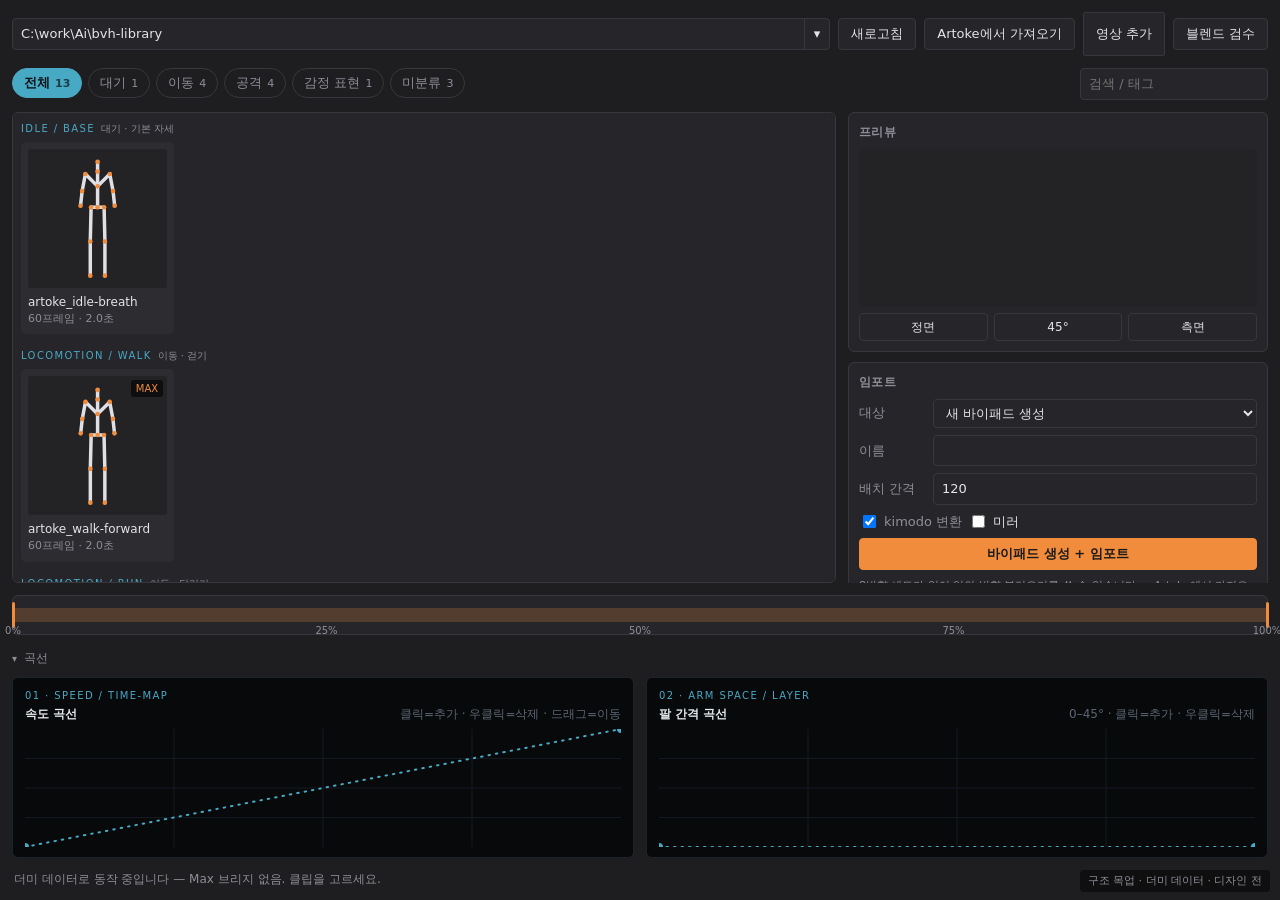
==== maxmcp/ui/studio/web/studio_draft.html @ 7752f4ce "fix: search the library again, not just the shelf that happens to be open Adding the role and stage " ====
<!doctype html>
<html lang="ko">
<head>
<meta charset="utf-8">
<meta name="viewport" content="width=device-width, initial-scale=1">
<title>BVH Studio — 구조 목업 (디자인 전)</title>
<style>
/* ------------------------------------------------------------------
   이 스타일시트는 자리표시자다. 피그마 디자인이 확정되면 통째로 교체한다.
   일부러 중립적으로 뒀다 — 배치와 상태만 보이면 된다.
   app.js 가 찾는 선택자(.clip-card, [data-action] 등)는 유지해야 한다.
   ------------------------------------------------------------------ */
:root {
  --bg: #1e1e20;
  --panel: #26262a;
  --line: #37373d;
  --text: #e4e4e8;
  --dim: #8e8e98;
  --accent: #f08c3c;
  --pose: #48a9c5;
  /* 이 PC 에만 있는 클립. --pose 청록과 헷갈리지 않게 확실한 파랑으로 둔다. */
  --local: #5b8dfa;
  --gap: 12px;
}
* { box-sizing: border-box; }
body {
  margin: 0;
  background: var(--bg);
  color: var(--text);
  font: 13px/1.5 "Segoe UI", system-ui, sans-serif;
  height: 100vh;
  display: grid;
  grid-template-rows: auto auto 1fr auto auto;
  gap: var(--gap);
  padding: var(--gap);
}

/* 상단 바 */
.topbar { display: flex; gap: 8px; align-items: center; flex-wrap: wrap; }
.topbar input[type="text"] { flex: 0 1 auto; }

/* 필터 줄 — 선반 칩과 검색. 동작 버튼과 섞지 않는다.
   칩이 세 줄로 늘어나므로 검색 칸은 가운데가 아니라 위에 맞춘다. */
.filterbar { display: flex; gap: 8px; align-items: flex-start; }
.shelf-chips { display: flex; flex-direction: column; gap: 5px; flex: 1 1 auto; min-width: 0; }
.cat-bar { display: flex; gap: 6px; flex: 1 1 auto; flex-wrap: wrap; min-width: 0; }
/* 아래 줄일수록 들여쓰고 작게. 세 줄이 같은 무게면 어느 것이 어느 것의 하위인지
   읽을 때마다 다시 따져야 한다. */
.cat-bar.is-sub { padding-left: 4px; }
.cat-bar.is-detail { padding-left: 16px; }
.cat-bar.is-sub .cat-chip,
.cat-bar.is-detail .cat-chip { padding: 3px 9px; font-size: 12px; }
.cat-bar[hidden] { display: none; }
.cat-chip {
  background: transparent;
  border: 1px solid var(--line);
  color: var(--dim);
  padding: 4px 11px;
  border-radius: 999px;
  font: inherit;
  cursor: pointer;
  white-space: nowrap;
  transition: color 160ms cubic-bezier(0, 0, 0.2, 1),
              border-color 160ms cubic-bezier(0, 0, 0.2, 1);
}
.cat-chip:hover { color: var(--text); border-color: var(--dim); }
.cat-chip .n { color: var(--dim); margin-left: 5px; font-size: 11px; }
.cat-chip.is-on { background: var(--pose); border-color: var(--pose); color: #0d1418; font-weight: 600; }
.cat-chip.is-on .n { color: #0d1418; opacity: .72; }
/* 클립이 아직 없는 선반. 지우지 않고 점선으로 둔다 — 사이트와 같은 이유로,
   빈자리가 다음에 만들 클립을 가리킨다. 있는 것만 보이면 라이브러리가 다 찬
   것처럼 보인다. */
.cat-chip.is-empty { border-style: dashed; color: #5a5a63; }
.cat-chip.is-empty:hover { color: var(--dim); border-color: var(--dim); }

input[type="text"], input[type="number"], select {
  background: var(--panel);
  border: 1px solid var(--line);
  color: var(--text);
  padding: 5px 8px;
  border-radius: 4px;
  font: inherit;
}
/* 폴더 칸 + 최근 목록. 목록은 입력칸 아래에 떠야 해서 감싸는 쪽이 기준이 된다. */
.folder-field { position: relative; display: flex; flex: 1 1 320px; min-width: 200px; }
.folder-field input[data-field="folder"] { flex: 1 1 auto; min-width: 0; border-radius: 4px 0 0 4px; }
.folder-drop { border-radius: 0 4px 4px 0; padding: 0 9px; margin-left: -1px; }
.folder-list {
  position: absolute; top: calc(100% + 4px); left: 0; right: 0; z-index: 20;
  background: #2c2c31; border: 1px solid var(--line); border-radius: 5px;
  padding: 4px; max-height: 240px; overflow-y: auto;
  box-shadow: 0 8px 20px rgba(0,0,0,.45);
}
.folder-list[hidden] { display: none; }
.folder-list button {
  display: block; width: 100%; text-align: left; background: transparent;
  border: 0; color: var(--text); padding: 5px 8px; border-radius: 3px;
  font: inherit; cursor: pointer;
  white-space: nowrap; overflow: hidden; text-overflow: ellipsis;
}
.folder-list button:hover { background: #37373d; }
.folder-list .empty { color: var(--dim); padding: 5px 8px; }
input[data-field="search"] { flex: 0 1 180px; }

/* 8방향 블렌드. 위쪽 임포트 설정을 공유하므로 같은 카드 안에 두되, 선 하나로
   "고른 클립을 넣는 것"과 "없는 방향을 만들어 넣는 것"을 구분한다. */
.blend-block { margin-top: 10px; padding-top: 10px; border-top: 1px solid var(--line); }
.blend-head { font-size: 11px; color: var(--dim); margin-bottom: 6px; }
.blend-block output { flex: 0 0 84px; text-align: right; font-variant-numeric: tabular-nums; }
.blend-block input[type="range"] { flex: 1 1 auto; }
.blend-note { margin: 8px 0 0; font-size: 11px; color: var(--dim); }

button {
  background: var(--panel);
  border: 1px solid var(--line);
  color: var(--text);
  padding: 5px 12px;
  border-radius: 4px;
  font: inherit;
  cursor: pointer;
}
button:hover { border-color: var(--dim); }
button.primary { background: var(--accent); border-color: var(--accent); color: #1a1a1a; font-weight: 600; }
button.video-add { min-height: 44px; border-radius: 2px; }

.video-job-card {
  display: none; align-items: center; gap: 10px; padding: 8px 10px;
  background: var(--panel); border: 1px solid var(--line); border-radius: 2px;
}
.video-job-card.is-visible { display: flex; }
.video-job-copy { flex: 1; min-width: 180px; }
.video-job-label { white-space: nowrap; overflow: hidden; text-overflow: ellipsis; }
.video-progress { height: 4px; margin-top: 5px; background: #161619; border-radius: 2px; overflow: hidden; }
.video-progress > span { display: block; width: 0; height: 100%; background: var(--pose); transition: width .2s ease; }
.video-job-state { color: var(--pose); font-size: 11px; }

label.check { display: inline-flex; align-items: center; gap: 5px; cursor: pointer; white-space: nowrap; }

/* 본문 2단 */
.body { display: grid; grid-template-columns: 1fr 420px; gap: var(--gap); min-height: 0; }

/* 클립 그리드 — 사이트(viewer)와 같은 대분류→소분류 선반으로 그룹핑한다.
   분류는 Artoke 동기화가 남긴 artoke-manifest.json 에서 오고, 로컬 생성분은
   맨 아래 "미분류" 로 모인다. */
.clip-grid {
  display: flex;
  flex-direction: column;
  gap: 14px;
  overflow-y: auto;
  padding: 8px;
  background: var(--panel);
  border: 1px solid var(--line);
  border-radius: 6px;
}
.clip-group-label {
  margin: 0 0 6px;
  font-size: 10px;
  letter-spacing: .14em;
  color: var(--pose);
  text-transform: uppercase;
}
.clip-group-label .ko { color: var(--dim); letter-spacing: 0; text-transform: none; margin-left: 6px; }
.clip-cards {
  display: grid;
  grid-template-columns: repeat(auto-fill, minmax(128px, 1fr));
  gap: 10px;
}
.clip-card {
  border: 1px solid transparent;
  border-radius: 5px;
  padding: 6px;
  cursor: pointer;
  background: #2c2c31;
}
.clip-card:hover { border-color: var(--dim); }
.clip-card.is-selected { border-color: var(--accent); }
.clip-card canvas { width: 100%; aspect-ratio: 1; display: block; border-radius: 3px; background: #232326; }
.clip-card .name { margin-top: 5px; font-size: 12px; overflow: hidden; text-overflow: ellipsis; white-space: nowrap; }
.clip-card .tags { color: var(--dim); font-size: 11px; overflow: hidden; text-overflow: ellipsis; white-space: nowrap; }
.clip-card.is-broken { opacity: .45; cursor: not-allowed; }
.clip-card.is-broken .name::after { content: " ⚠"; }

/* 하이브리드 썸네일: Max 배치가 찍은 PNG 가 있는 카드와 계산 썸네일 카드가 섞인다.
   디자인할 때 두 상태가 다 존재한다는 걸 염두에 둘 것. */
.clip-card { position: relative; }
.clip-card.is-rendered .thumb-badge {
  position: absolute; top: 10px; right: 10px;
  background: rgba(0,0,0,.6); color: var(--accent);
  font-size: 10px; padding: 1px 5px; border-radius: 3px;
}
.clip-card .thumb-badge { display: none; }
.clip-card.is-rendered .thumb-badge { display: block; }

/* 로컬 전용 클립 — 사이트에서 가져온 것이 아니라 이 PC 에만 있다. 지우면
   되돌릴 곳이 없고 동기화가 다시 받아 주지도 않으므로 눈에 띄어야 한다.
   MAX 배지는 오른쪽 위라 이쪽은 왼쪽 위에 둔다. */
.clip-card.is-local { border-color: var(--local); }
/* 선택이 로컬 테두리를 이긴다 — 지금 고른 것이 어느 카드인지가 먼저다.
   배지는 그대로 남아서 로컬이라는 사실은 선택 중에도 사라지지 않는다. */
.clip-card.is-local.is-selected { border-color: var(--accent); }
.clip-card .local-badge {
  display: none;
  position: absolute; top: 10px; left: 10px;
  background: rgba(0,0,0,.6); color: var(--local);
  font-size: 10px; padding: 1px 5px; border-radius: 3px;
}
.clip-card.is-local .local-badge { display: block; }

/* 우측 패널 */
/* 오른쪽 열은 창보다 길어질 수 있다 — 프리뷰·임포트·임포트 후가 세로로 쌓인다.
   넘치는 걸 그냥 두면 맨 아래 "임포트 후" 가 창 밖으로 잘려서 바이패드를
   고를 수가 없다. 스크롤을 주고 프리뷰는 최소 높이 밑으로 안 줄어들게 한다. */
.side { display: flex; flex-direction: column; gap: 10px; min-height: 0; overflow-y: auto; }
.card { background: var(--panel); border: 1px solid var(--line); border-radius: 6px; padding: 10px; }
.card h2 { margin: 0 0 8px; font-size: 12px; color: var(--dim); font-weight: 600; letter-spacing: .04em; }
.row { display: flex; gap: 6px; align-items: center; margin-bottom: 7px; }
.row > label:first-child { flex: 0 0 68px; color: var(--dim); }
.row > input, .row > select { flex: 1 1 auto; min-width: 0; }

/* 뷰포트는 남는 세로 공간을 전부 먹는다. 아래 카드들은 고정 높이라 안 밀린다. */
.card.preview { flex: 1 1 auto; display: flex; flex-direction: column; min-height: 240px; }
.preview canvas { width: 100%; flex: 1 1 auto; min-height: 0; display: block; border-radius: 4px; background: #232326; }
.preview-bar { display: flex; gap: 6px; margin-top: 7px; }
.preview-bar button { flex: 1; padding: 4px; font-size: 12px; }

/* 타임라인 */
.timeline {
  position: relative; height: 40px; background: var(--panel);
  border: 1px solid var(--line); border-radius: 6px; touch-action: none; user-select: none;
}
.timeline .track { position: absolute; inset: 12px 0; }
.timeline .kept { position: absolute; top: 0; bottom: 0; background: rgba(240,140,60,.22); border-left: 1px solid var(--accent); border-right: 1px solid var(--accent); }
.trim-handle { position: absolute; top: 0; bottom: 0; width: 11px; margin-left: -5px; cursor: ew-resize; }
.trim-handle::after { content: ""; position: absolute; left: 4px; top: -6px; bottom: -6px; width: 3px; background: var(--accent); border-radius: 2px; }
.timeline .ticks { position: absolute; left: 0; right: 0; bottom: 1px; height: 10px; color: var(--dim); font-size: 10px; }
.timeline .ticks span { position: absolute; transform: translateX(-50%); }

/* 곡선 — 여기만 피그마 정본(BVH Studio / Tracking Editor) 디자인 언어를 따른다.
   배경 #08090B · 정상 #48A9C5 · 선택 #F5B642 · Noto Sans KR · Ease Out 160–240ms.
   나머지 화면은 아직 자리표시자다. */
/* 접이식 곡선 패널. 접히면 .curves 가 사라지고 헤더 한 줄만 남는다. */
.curve-panel { display: flex; flex-direction: column; gap: 8px; }
.curve-toggle {
  display: flex; align-items: center; gap: 7px;
  align-self: flex-start;
  background: transparent; border: none; padding: 2px 0;
  color: var(--dim); font: inherit; font-size: 12px; cursor: pointer;
}
.curve-toggle:hover { color: var(--text); }
.curve-toggle .tw {
  display: inline-block; font-size: 10px;
  transition: transform 160ms cubic-bezier(0, 0, 0.2, 1);
}
.curve-panel[data-open="0"] .tw { transform: rotate(-90deg); }
.curve-panel[data-open="0"] .curves { display: none; }
/* 접어도 임포트에 걸린 값은 보여야 한다 — 안 보이는 설정이 결과를 바꾸면
   원인을 찾을 방법이 없다. 기본값이 아닐 때만 켜진다. */
.curve-summary { color: #F5B642; }

.curves { display: grid; grid-template-columns: 1fr 1fr; gap: var(--gap); }
.curve {
  background: #08090B;
  border: 1px solid #1D232B;
  border-radius: 6px;
  padding: 10px 12px;
  font-family: "Noto Sans KR", "Segoe UI", system-ui, sans-serif;
  transition: border-color 200ms cubic-bezier(0, 0, 0.2, 1);
}
.curve:hover { border-color: #2D3946; }
.curve .ovl { color: #48A9C5; font-size: 10px; letter-spacing: .14em; margin-bottom: 3px; }
.curve h2 {
  margin: 0 0 6px; font-size: 12px; color: #E6EBF0; font-weight: 600;
  letter-spacing: -0.01em; line-height: 1.4; display: flex; justify-content: space-between;
}
.curve h2 .hint { font-weight: 400; color: #5B6672; letter-spacing: 0; }
.curve canvas { width: 100%; height: 118px; display: block; touch-action: none; cursor: crosshair; }

.status { color: var(--dim); font-size: 12px; min-height: 18px; padding: 0 2px; }
.status.is-error { color: #e2765e; }
.status.is-ok { color: #7fc98a; }

/* 삭제 확인 — 네이티브 confirm 대신 페이지 안 모달 (스타일 통제 + 채널 안 막음) */
.confirm-overlay {
  position: fixed; inset: 0; display: none;
  align-items: center; justify-content: center;
  background: rgba(0, 0, 0, .6); z-index: 30;
}
.confirm-overlay.is-open { display: flex; }
.confirm-box {
  width: min(420px, 90vw);
  background: #08090B; border: 1px solid #1D232B; border-radius: 6px;
  padding: 16px 18px;
  font-family: "Noto Sans KR", "Segoe UI", system-ui, sans-serif;
}
.confirm-box .confirm-text { margin: 0 0 6px; color: #E6EBF0; font-weight: 600; letter-spacing: -0.01em; }
.confirm-box .confirm-note { margin: 0 0 14px; color: var(--dim); font-size: 12px; line-height: 1.45; white-space: pre-line; }
.confirm-actions { display: flex; gap: 8px; justify-content: flex-end; }
.confirm-actions .danger { background: #F5B642; border-color: #F5B642; color: #1a1a1a; font-weight: 600; }

.mock-note {
  position: fixed; right: 10px; bottom: 8px; font-size: 11px; color: var(--dim);
  background: rgba(0,0,0,.5); padding: 3px 8px; border-radius: 4px; pointer-events: none;
}
</style>
</head>
<body>

<div class="topbar">
  <!-- 폴더는 타이핑 말고 고르게 한다. 로컬 클립 폴더와 동기화본 폴더를 오가며
       견주는 일이 잦은데, 매번 경로를 치면 오타 하나로 "폴더에 .bvh 가 없습니다"
       를 보게 된다. -->
  <div class="folder-field">
    <input type="text" data-field="folder" value="C:\work\Ai\bvh-library" spellcheck="false">
    <button class="folder-drop" data-action="folder-history"
            aria-label="최근 연 폴더" aria-expanded="false" title="최근 연 폴더">▾</button>
    <div class="folder-list" data-field="folder-list" hidden></div>
  </div>
  <button data-action="refresh">새로고침</button>
  <button data-action="sync">Artoke에서 가져오기</button>
  <button class="video-add" data-action="add-video">영상 추가</button>
  <button data-action="blend-preview" title="8방향 세트가 엔진에서 제대로 섞일지 뷰어에서 검수">블렌드 검수</button>
</div>

<!-- 필터는 동작 버튼과 줄을 나눈다. 한 줄에 섞여 있으면 "폴더를 바꾸는 것"과
     "보고 있는 범위를 좁히는 것"이 같은 무게로 보여서 매번 읽고 골라야 한다. -->
<div class="filterbar">
  <!-- 사이트(viewer)의 ShelfChips 와 같은 3 줄. 카테고리를 고르면 역할 줄이,
       역할을 고르면 세부 줄이 열린다. 줄을 항상 세 개 그려 두지 않는 것은
       고르지 않았을 때 보여 줄 내용이 없어서다. -->
  <div class="shelf-chips">
    <div class="cat-bar" data-field="category" role="group" aria-label="카테고리"></div>
    <div class="cat-bar is-sub" data-field="sub" role="group" aria-label="역할" hidden></div>
    <div class="cat-bar is-detail" data-field="detail" role="group" aria-label="세부" hidden></div>
  </div>
  <input type="text" data-field="search" placeholder="검색 / 태그">
</div>

<div class="video-job-card" aria-live="polite">
  <div class="video-job-copy">
    <div class="video-job-label">영상 변환 대기</div>
    <div class="video-progress" aria-hidden="true"><span></span></div>
  </div>
  <span class="video-job-state"></span>
  <button data-action="cancel-video">취소</button>
</div>

<div class="body">
  <div class="clip-grid"></div>

  <div class="side">
    <div class="card preview">
      <h2>프리뷰</h2>
      <canvas></canvas>
      <div class="preview-bar">
        <button data-action="azimuth" data-deg="0">정면</button>
        <button data-action="azimuth" data-deg="45">45°</button>
        <button data-action="azimuth" data-deg="90">측면</button>
      </div>
    </div>

    <div class="card">
      <h2>임포트</h2>
      <div class="row"><label>대상</label><select data-field="target"><option value="">새 바이패드 생성</option></select></div>
      <div class="row"><label>이름</label><input type="text" data-field="name" value=""></div>
      <div class="row"><label>배치 간격</label><input type="number" data-field="spacing" value="120" min="0" max="2000" step="10"></div>
      <div class="row">
        <label class="check"><input type="checkbox" data-field="convert" checked> kimodo 변환</label>
        <label class="check"><input type="checkbox" data-field="mirror"> 미러</label>
      </div>
      <button class="primary" data-action="import" style="width:100%">바이패드 생성 + 임포트</button>

      <!-- 8방향 블렌드. 위 설정(대상·이름·배치 간격·convert·미러)을 그대로 쓰고
           클립 대신 굳힌 결과를 넣으므로 임포트 카드 안에 둔다. -->
      <div class="blend-block" data-blend hidden>
        <div class="blend-head">임의 방향으로 불러오기</div>
        <div class="row">
          <label>방향</label>
          <input type="range" data-field="blend-angle" min="0" max="359" step="1" value="0">
          <output data-out="blend-angle">0°</output>
        </div>
        <div class="row">
          <label>속도</label>
          <input type="range" data-field="blend-speed" min="0" max="1" step="0.01" value="0">
          <output data-out="blend-speed">—</output>
        </div>
        <button data-action="blend-import" style="width:100%">이 방향으로 불러오기</button>
      </div>
      <p class="blend-note" data-blend-note hidden></p>
    </div>

    <div class="card">
      <h2>임포트 후</h2>
      <div class="row"><label>바이패드</label><select data-field="biped"></select></div>
      <button data-action="mixer" style="width:100%">Motion Mixer로 보내기</button>
    </div>
  </div>
</div>

<div class="timeline">
  <div class="track">
    <div class="kept"></div>
    <div class="trim-handle" data-side="start"></div>
    <div class="trim-handle" data-side="end"></div>
  </div>
  <div class="ticks"></div>
</div>

<!-- 곡선은 접힌다. 창 높이의 20%(181px)를 상시 먹는데, 클립을 고르는 동안은
     할 일이 없다 — 임포트를 다듬을 때만 쓰는 파라미터다. 접으면 그만큼이 클립
     그리드로 간다(900px 창에서 2.6줄 → 3.6줄).
     타임라인은 40px 뿐이고 트림 상태를 늘 보여주므로 접지 않는다. -->
<section class="curve-panel" data-open="1">
  <button class="curve-toggle" data-action="toggle-curves" aria-expanded="true">
    <span class="tw">▾</span>
    <span>곡선</span>
    <span class="curve-summary"></span>
  </button>
<div class="curves">
  <div class="curve" data-kind="speed">
    <div class="ovl">01 · SPEED / TIME-MAP</div>
    <h2>속도 곡선 <span class="hint">클릭=추가 · 우클릭=삭제 · 드래그=이동</span></h2>
    <canvas></canvas>
  </div>
  <div class="curve" data-kind="armspace">
    <div class="ovl">02 · ARM SPACE / LAYER</div>
    <h2>팔 간격 곡선 <span class="hint">0–45° · 클릭=추가 · 우클릭=삭제</span></h2>
    <canvas></canvas>
  </div>
</div>
</section>

<div class="confirm-overlay">
  <div class="confirm-box">
    <p class="confirm-text"></p>
    <p class="confirm-note"></p>
    <div class="confirm-actions">
      <button data-action="confirm-cancel">취소</button>
      <button class="danger" data-action="confirm-delete">정말로 삭제하겠습니다</button>
    </div>
  </div>
</div>

<div class="status">클립을 고르세요.</div>
<div class="mock-note">구조 목업 · 더미 데이터 · 디자인 전</div>

<script>
/* ==================================================================
   BVH Studio 구조 목업

   실제 툴에서는 아래 dummy* 함수 자리에 QWebChannel 의 `bridge` 가 들어간다.
   bridge 가 있으면 그걸 쓰고, 없으면 더미로 도는 구조 — 계획서 Task 10 Step 4
   의 "브라우저에서 먼저 확인한다" 를 그대로 따른 것이다.

   포즈 데이터 모양은 파이썬 build_pose_data() 의 반환값과 같다:
     { bones: [[parent, child], ...],
       poses: [ {joint: [x,y,z], ...}, ... ],
       frames: int, frame_time: float }
   ================================================================== */

/* Max 안에서는 QWebChannel 로 파이썬 브리지가 붙는다. 밖(브라우저)에서는
   더미 데이터로 돈다 — 디자인 반복을 Max 재시작 없이 돌리기 위한 것이다. */
const BRIDGE = { obj: null };

function bcall(method, arg, cb) {
  /* 브리지 슬롯은 항상 {ok, data|error} JSON 문자열을 돌려준다 */
  const done = (raw) => {
    let res;
    try { res = JSON.parse(raw); } catch (e) { res = { ok: false, error: "응답 파싱 실패: " + raw }; }
    cb(res);
  };
  if (arg === null) BRIDGE.obj[method](done);
  else BRIDGE.obj[method](arg, done);
}

function connectBridge() {
  if (typeof QWebChannel === "undefined" || !(window.qt && qt.webChannelTransport)) return false;
  new QWebChannel(qt.webChannelTransport, (channel) => {
    BRIDGE.obj = channel.objects.bridge;
    if (!BRIDGE.obj) { setStatus("bridge 객체가 등록되지 않았습니다", "error"); return; }
    loadClipsFromBridge();
  });
  return true;
}

/* ---------- 더미 클립 목록 ----------
   category/sub/detail 은 실제 데이터에서 artoke-manifest.json (사이트) 과
   local-shelf.json (로컬 전용) 이 준다. 더미에도 채워 그룹핑 디자인을 브라우저에서
   확인할 수 있게 한다. 세부까지 간 것, 역할까지만 간 것, 미분류를 섞어 뒀다 —
   셋 다 실제로 나오는 모양이라 하나라도 빠지면 그리드를 판단할 수 없다. */
const DUMMY_CLIPS = [
  { stem: "artoke_walk-forward",   tags: ["artoke", "walk-forward"], kind: "walk",   rendered: true, category: "locomotion", sub: "walk" },
  { stem: "artoke_run-fast",       tags: ["artoke", "run-fast"],     kind: "run",    rendered: true, category: "locomotion", sub: "run" },
  { stem: "artoke_idle-breath",    tags: ["artoke", "idle-breath"],  kind: "idle",   category: "idle", sub: "base" },
  { stem: "attack-normal-01",      tags: ["attack-normal-01"],       kind: "kick",   local: true, category: "attack", sub: "combo", detail: "hit1" },
  { stem: "attack-normal-02",      tags: ["attack-normal-02"],       kind: "kick",   local: true, category: "attack", sub: "combo", detail: "hit2" },
  { stem: "spin-kick",             tags: ["spin-kick"],              kind: "kick",   local: true, category: "attack", sub: "combo" },
  { stem: "attack-dash-start",     tags: ["attack-dash-start"],      kind: "run",    local: true, category: "attack", sub: "dash", detail: "start" },
  { stem: "jump-land",             tags: ["jump-land"],              kind: "jump",   local: true, category: "locomotion", sub: "jump", detail: "land" },
  { stem: "wave-hello",            tags: ["wave-hello"],             kind: "wave",   local: true, category: "emote", sub: "greet" },
  { stem: "broken-export_03",      tags: ["broken-export"],          kind: null,     local: true },
  { stem: "turn-left-90",          tags: ["turn-left-90"],           kind: "walk",   local: true },
  { stem: "sit-down",              tags: ["sit-down"],               kind: "sit",    local: true },
  { stem: "artoke_sprint-stop",    tags: ["artoke", "sprint-stop"],  kind: "run",    category: "locomotion", sub: "sprint" },
];

/* 사이트 분류표(viewer-models.ts)의 일부. 전부 옮기지 않는 것은 의도다 — 더미는
   그룹핑을 눈으로 보려고 있는 것이고, 정본은 언제나 매니페스트다. */
const DUMMY_CATEGORIES = [
  { slug: "idle", label: "대기", subs: [
    { slug: "base", label: "기본 자세" }, { slug: "reaction", label: "반응" },
  ]},
  { slug: "locomotion", label: "이동", subs: [
    { slug: "walk", label: "걷기" }, { slug: "jog", label: "조깅" },
    { slug: "run", label: "달리기" }, { slug: "sprint", label: "전력질주" },
    { slug: "turn", label: "방향 전환" },
    { slug: "jump", label: "점프", details: [
      { slug: "takeoff", label: "도약" }, { slug: "air", label: "공중" },
      { slug: "land", label: "착지" },
    ]},
  ]},
  { slug: "attack", label: "공격", subs: [
    { slug: "combo", label: "기본 연계", details: [
      { slug: "hit1", label: "1타" }, { slug: "hit2", label: "2타" },
      { slug: "hit3", label: "3타" }, { slug: "finish", label: "마무리" },
    ]},
    { slug: "dash", label: "돌진", details: [
      { slug: "start", label: "시작" }, { slug: "loop", label: "지속" },
      { slug: "end", label: "종료" },
    ]},
  ]},
  { slug: "emote", label: "감정 표현", subs: [{ slug: "greet", label: "인사" }] },
];

/* ---------- 더미 골격 ---------- */
const BONES = [
  ["Hips","Chest"],["Chest","Neck"],["Neck","Head"],
  ["Chest","LeftUpArm"],["LeftUpArm","LeftLowArm"],["LeftLowArm","LeftHand"],
  ["Chest","RightUpArm"],["RightUpArm","RightLowArm"],["RightLowArm","RightHand"],
  ["Hips","LeftUpLeg"],["LeftUpLeg","LeftLowLeg"],["LeftLowLeg","LeftFoot"],
  ["Hips","RightUpLeg"],["RightUpLeg","RightLowLeg"],["RightLowLeg","RightFoot"],
];

/* 동작별 성격. 실제 툴은 BVH 좌표를 쓰므로 이 표는 목업 전용이다 —
   카드가 전부 똑같아 보이면 그리드 디자인을 판단할 수 없어서 넣었다. */
const KINDS = {
  idle:   { amp: 0.12, crouch:  0, lift: 0, armUp: 0.0, splay: 0.0 },
  walk:   { amp: 0.55, crouch:  0, lift: 0, armUp: 0.0, splay: 0.0 },
  run:    { amp: 1.00, crouch:  6, lift: 0, armUp: 0.0, splay: 0.0 },
  kick:   { amp: 1.20, crouch:  0, lift: 0, armUp: 0.0, splay: 0.9 },
  jump:   { amp: 0.80, crouch: -8, lift: 26, armUp: 0.8, splay: 0.3 },
  crouch: { amp: 0.40, crouch: 34, lift: 0, armUp: 0.0, splay: 0.2 },
  wave:   { amp: 0.20, crouch:  0, lift: 0, armUp: 1.0, splay: 0.0 },
  sit:    { amp: 0.10, crouch: 46, lift: 0, armUp: 0.0, splay: 0.5 },
};

function dummyPose(phase, kind) {
  const TAU = Math.PI * 2;
  const k = KINDS[kind] || KINDS.walk;
  const amp = k.amp;
  const s = Math.sin(phase * TAU), c = Math.cos(phase * TAU);
  const bob = Math.abs(Math.sin(phase * TAU)) * 3 * amp;
  const hipY = 92 - bob - k.crouch + k.lift * Math.max(0, s);

  const legSwing = s * 32 * amp * (1 + k.splay), legSwing2 = -s * 32 * amp;
  const armSwing = -s * 26 * amp, armSwing2 = s * 26 * amp;
  const knee = Math.max(0, c) * 18 * amp + k.crouch * 0.6;

  const p = {};
  p.Hips  = [0, hipY, 0];
  p.Chest = [0, hipY + 26, 0];
  p.Neck  = [0, hipY + 44, 0];
  p.Head  = [0, hipY + 56, 0];

  const wave = k.armUp * (30 + 14 * s);
  p.LeftUpArm   = [-15, hipY + 41, 0];
  p.LeftLowArm  = [-19 - k.armUp * 4, hipY + 20 + wave, armSwing * 0.5];
  p.LeftHand    = [-21 - k.armUp * 8, hipY + 2 + wave * 2, armSwing];
  p.RightUpArm  = [ 15, hipY + 41, 0];
  p.RightLowArm = [ 19, hipY + 20, armSwing2 * 0.5];
  p.RightHand   = [ 21, hipY + 2,  armSwing2];

  p.LeftUpLeg   = [-8, hipY, 0];
  p.LeftLowLeg  = [-9, hipY - 42 + knee * 0.3, legSwing * 0.6];
  p.LeftFoot    = [-9, hipY - 84 + knee,       legSwing];
  p.RightUpLeg  = [ 8, hipY, 0];
  p.RightLowLeg = [ 9, hipY - 42, legSwing2 * 0.6];
  p.RightFoot   = [ 9, hipY - 84, legSwing2];
  return p;
}

/* 재생 프레임은 균등 간격이어야 원본 타이밍이 보존된다. 포즈 차이가 큰 순으로
   고르면 정지 한 장으로는 좋지만 이어 붙이면 멈췄다 순간이동하는 것처럼 보인다. */
const PLAYBACK_FRAMES = 24;

/* 정지 상태에서 보여줄 대표 프레임: 평균 포즈에서 가장 먼 것.
   0번은 대개 준비 자세라 무슨 동작인지 설명하지 못한다. (파이썬 poster_index 와 같은 규칙) */
function posterIndex(poses) {
  const vecs = poses.map((p) => {
    const root = p.Hips;
    return Object.keys(p).sort().flatMap((n) => [0, 1, 2].map((a) => p[n][a] - root[a]));
  });
  if (!vecs.length) return 0;
  const mean = vecs[0].map((_, i) => vecs.reduce((s, v) => s + v[i], 0) / vecs.length);
  const dist = (v) => v.reduce((s, x, i) => s + (x - mean[i]) ** 2, 0);
  let best = 0;
  vecs.forEach((v, i) => { if (dist(v) > dist(vecs[best])) best = i; });
  return best;
}

function dummyPoseData(kind) {
  if (!kind) return null;                       // 파싱 실패 클립
  const poses = [];
  for (let i = 0; i < PLAYBACK_FRAMES; i++) poses.push(dummyPose(i / PLAYBACK_FRAMES, kind));
  return { bones: BONES, poses, poster: posterIndex(poses), frames: 60, frame_time: 1 / 30 };
}

/* ---------- 그리기 ---------- */
function project(pos, azimuthDeg) {
  const r = azimuthDeg * Math.PI / 180;
  return [pos[0] * Math.cos(r) + pos[2] * Math.sin(r), pos[1]];
}

function fitCanvas(canvas) {
  const dpr = window.devicePixelRatio || 1;
  const rect = canvas.getBoundingClientRect();
  const w = Math.max(1, Math.round(rect.width * dpr));
  const h = Math.max(1, Math.round(rect.height * dpr));
  if (canvas.width !== w || canvas.height !== h) { canvas.width = w; canvas.height = h; }
  const ctx = canvas.getContext("2d");
  ctx.setTransform(dpr, 0, 0, dpr, 0, 0);
  return { ctx, w: rect.width, h: rect.height };
}

/* 클립 전체 프레임을 덮는 투영 바운딩박스. 방위각마다 한 번만 계산해 캐시한다. */
function clipBounds(data, azimuth) {
  data._bounds = data._bounds || {};
  if (data._bounds[azimuth]) return data._bounds[azimuth];
  let minX = Infinity, maxX = -Infinity, minY = Infinity, maxY = -Infinity;
  for (const pose of data.poses) {
    for (const name in pose) {
      const [x, y] = project(pose[name], azimuth);
      if (x < minX) minX = x; if (x > maxX) maxX = x;
      if (y < minY) minY = y; if (y > maxY) maxY = y;
    }
  }
  return (data._bounds[azimuth] = { minX, maxX, minY, maxY });
}

function drawPose(canvas, data, index, azimuth) {
  const { ctx, w, h } = fitCanvas(canvas);
  ctx.clearRect(0, 0, w, h);
  if (!data) {
    ctx.fillStyle = "#5a5a62";
    ctx.font = "12px system-ui";
    ctx.textAlign = "center";
    /* undefined = 브리지 응답 대기(로딩), null = 파싱 실패 */
    ctx.fillText(data === undefined ? "…" : "파싱 실패", w / 2, h / 2);
    return;
  }
  const pose = data.poses[((index % data.poses.length) + data.poses.length) % data.poses.length];
  const pts = {};
  for (const name in pose) pts[name] = project(pose[name], azimuth);

  /* 배율은 클립 전체 bounds 로 한 번만 정한다. 프레임마다 다시 맞추면
     (a) 웅크린 자세가 확대되어 선 자세와 구분이 안 되고
     (b) 재생 중 매 프레임 크기가 출렁여 캐릭터가 숨쉬듯 떨린다.
     파이썬 build_pose_data 가 클립 단위 bounds 를 캐시에 넣는 이유다. */
  const b = clipBounds(data, azimuth);
  const span = Math.max(b.maxX - b.minX, b.maxY - b.minY) || 1;
  const scale = (Math.min(w, h) * 0.82) / span;
  const cx = (b.maxX + b.minX) / 2, cy = (b.maxY + b.minY) / 2;
  const S = (p) => [w / 2 + (p[0] - cx) * scale, h / 2 - (p[1] - cy) * scale];

  ctx.lineCap = "round";
  ctx.lineWidth = Math.max(2, Math.min(w, h) / 40);
  ctx.strokeStyle = "#e0e0e4";
  ctx.beginPath();
  for (const [a, b] of data.bones) {
    if (!pts[a] || !pts[b]) continue;
    const p1 = S(pts[a]), p2 = S(pts[b]);
    ctx.moveTo(p1[0], p1[1]); ctx.lineTo(p2[0], p2[1]);
  }
  ctx.stroke();

  ctx.fillStyle = "#f08c3c";
  const r = Math.max(1.5, Math.min(w, h) / 60);
  for (const n in pts) {
    const p = S(pts[n]);
    ctx.beginPath(); ctx.arc(p[0], p[1], r, 0, Math.PI * 2); ctx.fill();
  }
}

/* ---------- 상태 ---------- */
const state = {
  clips: [],
  categories: [],         // 사이트의 선반 구조 (artoke-manifest.json 에서)
  // 고른 선반 ("" = 그 단계는 안 좁힘). DOM 이 아니라 여기가 정본이다.
  category: "",
  sub: "",
  detail: "",
  poseCache: new Map(),
  pending: new Set(),      // 브리지에 포즈를 요청해 놓고 기다리는 클립
  importCount: 0,          // 배치 간격 = importCount x spacing (원본 .ms 와 같은 규칙)
  selected: null,
  hovered: null,
  azimuth: 0,
  trim: [0, 1],
  // 기본은 펼침. 처음부터 접혀 있으면 곡선이 있다는 걸 모르는 사람이 생기는데,
  // 임포트 결과를 바꾸는 기능이라 발견성을 깎을 만한 이득이 아니다.
  curvesOpen: (() => {
    try { return localStorage.getItem("bvhStudio.curvesOpen") !== "0"; }
    catch (e) { return true; }
  })(),
  speedPoints:  [[0, 0], [1, 1]],
  // 0 에서 시작한다. 곡선을 임포트에 실제로 걸게 되었으므로, 기본값이 0 이
  // 아니면 아무도 요청하지 않은 팔 벌림이 모든 임포트에 붙는다.
  armPoints:    [[0, 0], [1, 0]],
  videoJob: null,
  videoTimer: null,
  // 8방향 블렌드. tiers 가 비어 있으면 컨트롤을 잠근다 — 세트가 없거나 위상 파일이
  // 없는 상태에서 섞으면 발이 엇갈린 클립이 나오므로 이유를 말하고 막는다.
  folder: "",
  blendTiers: [],
  blendHasPhase: false,
  blendAngle: 0,
  blendSpeed: 0,
};

const grid = document.querySelector(".clip-grid");
const previewCanvas = document.querySelector(".preview canvas");
const statusEl = document.querySelector(".status");

function setStatus(msg, kind) {
  statusEl.textContent = msg;
  statusEl.className = "status" + (kind ? " is-" + kind : "");
}

function poseFor(stem) {
  if (state.poseCache.has(stem)) return state.poseCache.get(stem);
  const clip = state.clips.find((c) => c.stem === stem);

  /* 브리지가 있고 실제 파일 경로가 있으면 파이썬에서 FK 좌표를 받아온다.
     비동기라 도착 전에는 undefined(로딩)를 돌려주고, 도착하면 그 카드만 다시 그린다. */
  if (BRIDGE.obj && clip && clip.path) {
    if (!state.pending.has(stem)) {
      state.pending.add(stem);
      bcall("pose_data", clip.path, (res) => {
        state.pending.delete(stem);
        state.poseCache.set(stem, res.ok ? res.data : null);
        const card = grid.querySelector('.clip-card[data-stem="' + CSS.escape(stem) + '"]');
        if (card) {
          if (!res.ok) { card.classList.add("is-broken"); card.title = res.error; }
          drawPose(card.querySelector("canvas"), state.poseCache.get(stem), posterOf(stem), 0);
          card.querySelector(".tags").textContent = clipMeta(stem);
        }
      });
    }
    return undefined;                          // 로딩 중
  }

  state.poseCache.set(stem, dummyPoseData(clip ? clip.kind : null));
  return state.poseCache.get(stem);
}

/* 블렌드 컨트롤은 세트가 갖춰졌을 때만 열린다. 조용히 감추지 않고 왜 못 쓰는지
   적는다 — 감추면 "이 기능이 있는데 안 보인다"가 되고, 이유를 적으면 동기화하면
   된다는 것이 바로 읽힌다. */
function setBlendBusy(busy) {
  const button = document.querySelector('[data-action="blend-import"]');
  if (!button) return;
  button.disabled = busy;
  button.textContent = busy ? "굳히는 중…" : "이 방향으로 불러오기";
}

function renderBlendControls() {
  const block = document.querySelector("[data-blend]");
  const note = document.querySelector("[data-blend-note]");
  if (!block || !note) return;
  const usable = state.blendTiers.length > 0 && state.blendHasPhase;
  block.hidden = !usable;

  if (usable) {
    /* 층이 하나뿐이면 섞을 속도가 없다 — 방향만 열어 둔다. */
    const single = state.blendTiers.length < 2;
    const speed = document.querySelector('[data-field="blend-speed"]');
    speed.disabled = single;
    document.querySelector('[data-out="blend-speed"]').textContent = single
      ? state.blendTiers[0]
      : blendSpeedLabel();
    note.hidden = false;
    note.textContent = "속도층: " + state.blendTiers.join(" → ");
    return;
  }

  note.hidden = false;
  if (state.blendTiers.length === 0) {
    note.textContent =
      "8방향 세트가 없어 임의 방향 불러오기를 쓸 수 없습니다 — Artoke에서 가져오면 열립니다.";
  } else {
    note.textContent =
      "phase.json 이 없어 발접지를 맞출 수 없습니다 — 다시 동기화하세요. " +
      "정렬 없이 섞으면 발이 엇갈린 클립이 나옵니다.";
  }
}

function blendSpeedLabel() {
  /* 슬라이더 위치가 어느 층 사이에 있는지 이름으로 보여준다. m/s 는 굳혀 봐야
     알 수 있으므로(위상 가중 평균이 필요하다) 여기서는 층 이름만 쓴다. */
  const tiers = state.blendTiers;
  if (tiers.length < 2) return tiers[0] || "—";
  const span = state.blendSpeed * (tiers.length - 1);
  const low = Math.min(tiers.length - 2, Math.floor(span));
  const t = span - low;
  if (t < 0.02) return tiers[low];
  if (t > 0.98) return tiers[low + 1];
  return tiers[low] + " → " + tiers[low + 1];
}

function refreshBlendTiers() {
  if (!BRIDGE.obj) { renderBlendControls(); return; }
  bcall("blend_tiers", state.folder, (res) => {
    state.blendTiers = res.ok ? res.data.tiers || [] : [];
    state.blendHasPhase = res.ok ? !!res.data.hasPhase : false;
    renderBlendControls();
  });
}

const FOLDER_HISTORY_KEY = "bvhStudio.folders";
const FOLDER_HISTORY_MAX = 8;

/* 최근 연 폴더. 클립이 실제로 있던 폴더만 기억한다 — 오타로 아무것도 못 읽은
   경로까지 남기면 목록이 금세 쓰레기가 되고, 그러면 고르는 값이 없어진다.
   윈도 경로는 대소문자를 구분하지 않으므로 중복 판정도 그렇게 한다. */
function folderHistory() {
  try {
    const saved = JSON.parse(localStorage.getItem(FOLDER_HISTORY_KEY) || "[]");
    return Array.isArray(saved) ? saved.filter((v) => typeof v === "string" && v) : [];
  } catch (e) {
    return [];
  }
}

function rememberFolder(folder) {
  if (!folder) return;
  const key = folder.toLowerCase();
  const next = [folder, ...folderHistory().filter((v) => v.toLowerCase() !== key)]
    .slice(0, FOLDER_HISTORY_MAX);
  try { localStorage.setItem(FOLDER_HISTORY_KEY, JSON.stringify(next)); } catch (e) {}
}

function renderFolderHistory() {
  const list = document.querySelector('[data-field="folder-list"]');
  const current = (document.querySelector('[data-field="folder"]').value || "").toLowerCase();
  // 지금 열려 있는 폴더는 뺀다 — 고르면 아무 일도 안 일어나는 항목이다.
  const entries = folderHistory().filter((v) => v.toLowerCase() !== current);
  list.innerHTML = "";
  if (!entries.length) {
    const empty = document.createElement("div");
    empty.className = "empty";
    empty.textContent = "최근 연 폴더가 없습니다";
    list.appendChild(empty);
    return;
  }
  for (const folder of entries) {
    const button = document.createElement("button");
    button.type = "button";
    button.dataset.folder = folder;
    button.textContent = folder;
    button.title = folder;
    list.appendChild(button);
  }
}

function setFolderListOpen(open) {
  const list = document.querySelector('[data-field="folder-list"]');
  if (open) renderFolderHistory();
  list.hidden = !open;
  document
    .querySelector('[data-action="folder-history"]')
    .setAttribute("aria-expanded", String(open));
}

function loadClipsFromBridge(selectPath) {
  const folder = document.querySelector('[data-field="folder"]').value;
  state.folder = folder;
  refreshBlendTiers();
  bcall("list_clips", folder, (res) => {
    if (res.ok && res.data.clips.length) {
      rememberFolder(folder);
      state.clips = res.data.clips;
      state.categories = res.data.categories || [];
      state.poseCache.clear();
      state.pending.clear();
      if (selectPath) {
        const selected = res.data.clips.find((clip) => clip.path === selectPath);
        if (selected) state.selected = selected.stem;
      }
      renderShelfChips();
      renderGrid();
      setStatus("라이브러리 " + res.data.clips.length + "개 클립 (실제 데이터)", "ok");
      refreshBipeds();
    } else {
      setStatus(res.ok ? "폴더에 .bvh 가 없습니다: " + folder : res.error, "error");
    }
  });
}

const VIDEO_STAGES = {
  queued: "대기", extracting: "관절 추정", converting: "BVH 변환",
  validating: "검증", complete: "완료", blocked: "설치 필요",
  failed: "실패", cancelled: "취소됨"
};

function showVideoJob(job) {
  state.videoJob = job;
  const card = document.querySelector(".video-job-card");
  card.classList.add("is-visible");
  card.querySelector(".video-job-label").textContent = job.video || "영상 변환";
  card.querySelector(".video-job-state").textContent = VIDEO_STAGES[job.stage] || job.stage;
  card.querySelector(".video-progress > span").style.width = (job.progress || 0) + "%";
  card.querySelector('[data-action="cancel-video"]').style.display =
    ["complete", "blocked", "failed", "cancelled"].includes(job.status) ? "none" : "block";
}

function pollVideoJob(jobId) {
  clearTimeout(state.videoTimer);
  bcall("video_job_status", jobId, (res) => {
    if (!res.ok) { setStatus(res.error, "error"); return; }
    const job = res.data;
    showVideoJob(job);
    if (!["complete", "blocked", "failed", "cancelled"].includes(job.status)) {
      state.videoTimer = setTimeout(() => pollVideoJob(jobId), 500);
    } else if (job.status === "complete") {
      setStatus("BVH 생성 완료: " + job.bvh_path, "ok");
      loadClipsFromBridge(job.bvh_path);
    } else if (job.status === "blocked") {
      setStatus("RTMW3D 설치가 필요합니다: " + job.help_path, "error");
    } else if (job.status === "failed") {
      setStatus(job.error || "영상 변환 실패", "error");
    } else {
      setStatus("영상 변환을 취소했습니다.");
    }
  });
}

function addVideo() {
  if (!BRIDGE.obj) { setStatus("영상 추가는 3ds Max 안에서 동작합니다.", "error"); return; }
  bcall("choose_video", null, (picked) => {
    if (!picked.ok) { setStatus(picked.error, "error"); return; }
    if (picked.data.cancelled) return;
    const payload = {
      video: picked.data.path,
      library: document.querySelector('[data-field="folder"]').value
    };
    setStatus("RTMW3D 관절 추정 준비 중…");
    bcall("start_video_job", JSON.stringify(payload), (started) => {
      if (!started.ok) { setStatus(started.error, "error"); return; }
      showVideoJob(started.data);
      pollVideoJob(started.data.id);
    });
  });
}

/* 임포트 한 번. 클립 그리드에서 고른 파일과 굳힌 블렌드가 같은 경로를 쓴다 —
   대상 셀렉트, 이름, 배치 간격, convert, 미러가 한 군데에만 있어야 둘이 갈리지 않는다.
   extras 는 호출자가 넣는 페이로드 추가분(트림·타임맵·팔 키)이고, label 은 상태줄에
   쓸 사람이 읽는 이름이다. */
function importPath(path, stem, extras, label) {
  const target = document.querySelector('[data-field="target"]').value;
  const shown = label || stem;
  const payload = Object.assign(
    {
      path: path,
      convert: document.querySelector('[data-field="convert"]').checked,
      mirror: document.querySelector('[data-field="mirror"]').checked,
    },
    extras || {},
  );
  if (target) {
    /* 기존 바이패드에 적용 — 이름/배치 간격은 새 바이패드 전용이라 안 보낸다 */
    payload.biped = target;
    setStatus("적용 중… (" + shown + " → " + target + ")");
    bcall("retarget_clip", JSON.stringify(payload), (res) => {
      if (res.ok) {
        setStatus(res.data.message, "ok");
        refreshBipeds();
      } else setStatus(res.error, "error");
    });
    return;
  }
  payload.name = document.querySelector('[data-field="name"]').value || ("Bip_" + stem);
  payload.x_offset = state.importCount * Number(document.querySelector('[data-field="spacing"]').value || 0);
  setStatus("임포트 중… (" + shown + ")");
  bcall("import_clip", JSON.stringify(payload), (res) => {
    if (res.ok) {
      state.importCount++;
      setStatus(res.data.message, "ok");
      refreshBipeds();
    } else setStatus(res.error, "error");
  });
}

function refreshBipeds() {
  if (!BRIDGE.obj) return;
  bcall("scene_bipeds", null, (res) => {
    if (!res.ok) return;
    /* "임포트 후" 의 biped 셀렉트와 "임포트" 의 대상 셀렉트를 같은 목록으로 채운다.
       대상 셀렉트는 맨 앞에 "새 바이패드 생성"(빈 값) 을 유지하고 선택을 보존한다. */
    for (const field of ["biped", "target"]) {
      const sel = document.querySelector('[data-field="' + field + '"]');
      const prev = sel.value;
      sel.innerHTML = "";
      if (field === "target") {
        const none = document.createElement("option");
        none.value = "";
        none.textContent = "새 바이패드 생성";
        sel.appendChild(none);
      }
      for (const name of res.data) {
        const opt = document.createElement("option");
        opt.value = name;
        opt.textContent = name;
        sel.appendChild(opt);
      }
      if ([...sel.options].some((o) => o.value === prev)) sel.value = prev;
    }
    updateImportButton();
  });
}

/* 대상이 기존 바이패드면 버튼이 하는 일이 달라진다 — 라벨로 알려준다 */
function updateImportButton() {
  const target = document.querySelector('[data-field="target"]').value;
  document.querySelector('[data-action="import"]').textContent =
    target ? "선택한 바이패드에 적용" : "바이패드 생성 + 임포트";
}

/* 속도 곡선이 항등이 아니면 (출력비율, 원본비율) 제어점을 프레임 단위 time_map 으로
   편다. 파이썬 build_time_map 과 같은 선형 보간 — 인덱스는 트림된 뒤 기준이다. */
/* 속도 곡선이 손대지 않은 그대로인가. 그대로면 임포트에 time_map 을 안 보낸다. */
function speedCurveIsIdentity() {
  const pts = state.speedPoints;
  return (
    pts.length === 2 &&
    pts[0][0] === 0 && pts[0][1] === 0 &&
    pts[1][0] === 1 && pts[1][1] === 1
  );
}

function timeMapFromCurve(data) {
  const pts = state.speedPoints;
  if (speedCurveIsIdentity() || !data || !data.frames) return null;
  const nSrc = Math.max(1, Math.round(data.frames * (state.trim[1] - state.trim[0])));
  const last = nSrc - 1;
  const outFrames = Math.max(1, Math.round(pts[pts.length - 1][0] * last) + 1);
  /* 화면과 같은 PCHIP 스플라인으로 샘플한다. 이론상 단조가 보장되지만
     부동소수 오차 방지로 누적 최댓값 클램프를 한 번 더 건다 (warp 의 감소 금지). */
  const map = [];
  let prev = 0;
  for (let i = 0; i < outFrames; i++) {
    let v = sampleCurve(pts, last ? i / last : 0) * last;
    if (v < prev) v = prev;
    map.push(v);
    prev = v;
  }
  return map;
}

/* 팔 간격 곡선의 최대 각도. 곡선 y(0~1) 를 여기에 곱해 도(度)로 만든다. */
const ARM_MAX_DEG = 45;

/* 팔 간격 곡선을 (프레임, 각도) 키로 편다.
   x 축은 임포트된 클립의 프레임 범위에 맞춘다 — 트림하면 짧아지고 속도 곡선을
   걸면 time_map 길이가 된다. 원본 프레임 수로 찍으면 키가 클립 밖으로 나간다. */
function armKeysFromCurve(data, timeMap) {
  const pts = state.armPoints;
  if (!pts.some((p) => p[1] > 0)) return null;      // 0 에 눕혀 두면 안 건다
  const frames = timeMap
    ? timeMap.length
    : data && data.frames
      ? Math.max(1, Math.round(data.frames * (state.trim[1] - state.trim[0])))
      : 0;
  if (!frames) return null;
  const last = Math.max(0, frames - 1);
  return pts.map((p) => [Math.round(p[0] * last), p[1] * ARM_MAX_DEG]);
}

/* 호버가 끝나면 0번이 아니라 대표 프레임으로 되돌아간다 */
function posterOf(stem) {
  const data = poseFor(stem);
  return data ? (data.poster || 0) : 0;
}

/* ---------- 그리드 ---------- */
function makeCard(clip) {
  const card = document.createElement("div");
  card.className = "clip-card";
  card.dataset.stem = clip.stem;
  /* 브리지 클립(path 있음)은 포즈 요청이 실패했을 때만 is-broken 이 붙는다
     (poseFor 콜백). 더미 클립은 kind 가 없으면 파싱 실패 시나리오다. */
  if (!clip.path && !clip.kind) {
    card.classList.add("is-broken");
    card.title = "BVH 파싱 실패 — 목록에서 빼지 않고 사유를 표시한다";
  }
  if (state.poseCache.get(clip.stem) === null && clip.path) {
    card.classList.add("is-broken");
  }
  if (clip.stem === state.selected) card.classList.add("is-selected");
  // Max 배치가 찍은 PNG 가 있으면 그걸 쓰고, 없으면 canvas 로 계산해 그린다.
  // PNG 가 없다고 빈칸을 만들지 않는다 — 라이브러리는 Max 없이도 즉시 열려야 한다.
  if (clip.rendered) card.classList.add("is-rendered");
  // 사이트에서 내려온 클립은 접두사가 붙어 저장된다. 접두사가 없으면 이 PC 에만
  // 있는 것이고, 동기화가 다시 받아 주지 않으므로 파랗게 표시한다.
  if (clip.local) card.classList.add("is-local");
  card.innerHTML =
    "<canvas></canvas><span class='thumb-badge'>MAX</span>" +
    "<span class='local-badge' title='이 PC 에만 있는 클립 — 동기화로 복구되지 않습니다'>LOCAL</span>" +
    "<div class='name'></div><div class='tags'></div>";
  card.querySelector(".name").textContent = clip.stem;
  card.querySelector(".tags").textContent = clipMeta(clip.stem);
  return card;
}

/* 카드 둘째 줄. 태그(stem 을 "_" 로 쪼갠 것)는 첫 줄과 같은 말이라 자리만
   먹었다 — artoke_run-b 아래에 "artoke · run-b". 대신 길이를 보여준다:
   6초짜리와 2초짜리를 누르지 않고 구분할 수 있어야 고르는 값이 있다.
   포즈는 비동기라 도착 전에는 점을 찍어 두고, 도착하면 그 카드만 고친다. */
function clipMeta(stem) {
  const data = state.poseCache.get(stem);
  if (data === null) return "파싱 실패";
  if (!data) return "…";
  return data.frames + "프레임 · " + (data.frames * data.frame_time).toFixed(1) + "초";
}

/* 헤더 카테고리 필터의 "미분류" 값. 빈 문자열은 "전체"라 쓸 수 없다. */
const UNSHELVED = "__unshelved";

function currentQuery() {
  return (document.querySelector('[data-field="search"]').value || "").trim().toLowerCase();
}

/* 클립이 얹힌 선반의 한국어 이름들. 클립 이름은 전부 영어라 이게 없으면
   "돌진" 으로는 아무것도 못 찾는다 — 화면에는 온통 한국어 선반 이름인데. */
function shelfLabels(clip) {
  const category = state.categories.find((c) => c.slug === clip.category);
  if (!category) return [];
  const sub = (category.subs || []).find((s) => s.slug === clip.sub);
  const detail = sub && (sub.details || []).find((d) => d.slug === clip.detail);
  return [category.label, sub && sub.label, detail && detail.label].filter(Boolean);
}

/* 검색어에 맞는 클립. 선반 좁히기는 여기서 하지 않는다 — 칩이 "검색 결과가
   어느 선반에 있는지" 를 세려면 좁히기 전 집합이 필요하다. */
function queryMatches() {
  const q = currentQuery();
  if (!q) return state.clips;
  return state.clips.filter(
    (clip) =>
      clip.stem.toLowerCase().includes(q) ||
      clip.tags.some((tag) => String(tag).toLowerCase().includes(q)) ||
      shelfLabels(clip).some((label) => label.toLowerCase().includes(q))
  );
}

/* 칩이 고른 범위 안인가. */
function inShelf(clip) {
  return (
    (!state.category ||
      (state.category === UNSHELVED ? !clip.category : clip.category === state.category)) &&
    (!state.sub || clip.sub === state.sub) &&
    (!state.detail || clip.detail === state.detail)
  );
}

/* 검색어를 넣었는데 고른 선반에 결과가 하나도 없으면 선반 선택을 푼다.

   3 단 칩이 생기면서 검색이 "지금 서 있는 선반 안" 으로 좁혀졌다. 공격>돌진 을
   보다가 walk 를 치면 라이브러리에 걷기 클립이 있는데도 빈 화면만 나오고,
   무엇이 왜 걸러졌는지는 어디에도 안 적혀 있다. 칩이 눈에 띄게 풀리므로 무슨
   일이 일어났는지는 화면이 말해 준다. 결과가 있는 선반은 그대로 둔다 — 선반
   안에서 좁혀 찾는 것도 여전히 되어야 한다. */
function widenIfShelfHasNoMatch() {
  if (!currentQuery()) return;
  if (queryMatches().some(inShelf)) return;
  state.category = "";
  state.sub = "";
  state.detail = "";
}

function countClips(predicate) {
  return queryMatches().filter(predicate).length;
}

function addChip(bar, { value, label, count, on, empty }) {
  const button = document.createElement("button");
  button.className = "cat-chip" + (on ? " is-on" : "") + (empty ? " is-empty" : "");
  button.dataset.value = value;
  button.setAttribute("aria-pressed", String(on));
  button.textContent = label;
  if (count !== null) {
    const n = document.createElement("span");
    n.className = "n";
    n.textContent = count;
    button.appendChild(n);
  }
  bar.appendChild(button);
}

/* 사이트(viewer)의 ShelfChips 와 같은 세 줄: 카테고리 -> 역할 -> 세부.
   위 단계를 고르기 전까지 아래 줄은 열리지 않는다.

   빈 선반도 점선으로 그린다. 예전에는 클립이 실제로 있는 선반만 그렸는데,
   사이트와 다르게 보이는 데다 "이 라이브러리에 뭐가 비어 있는가" 를 볼 수 없었다.
   비어 있는 칸이 다음에 만들 클립을 가리킨다는 것이 사이트 쪽 판단이고, 같은
   분류표를 쓰는 이상 여기서 다르게 굴 이유가 없다.

   선택은 보존한다 — 폴더를 새로고침할 때마다 전체로 돌아가면 좁혀 둔 의미가 없다. */
function renderShelfChips() {
  // 고르고 있던 칸이 분류표에서 사라졌으면(폴더를 바꿨거나 분류가 갱신됐거나)
  // 그 단계부터 풀어 준다. 안 그러면 존재하지 않는 칸을 고른 채 빈 화면만 본다.
  let picked = state.category === UNSHELVED ? null : findCategory(state.category);
  if (state.category && state.category !== UNSHELVED && !picked) state.category = "";
  let pickedSub = picked && (picked.subs || []).find((s) => s.slug === state.sub);
  if (state.sub && !pickedSub) { state.sub = ""; pickedSub = null; }
  const details = (pickedSub && pickedSub.details) || null;
  if (state.detail && !(details || []).some((d) => d.slug === state.detail)) state.detail = "";

  const catBar = document.querySelector('[data-field="category"]');
  catBar.innerHTML = "";
  // 숫자는 검색 결과 기준이다. 라이브러리 전체를 세면 "공격 48" 옆에서 그리드가
  // "일치하는 클립이 없습니다" 라고 말하는 모순이 생긴다 — 그 모순이 검색이
  // 고장 난 것처럼 보이게 만들었다.
  addChip(catBar, { value: "", label: "전체", count: queryMatches().length, on: !state.category });
  for (const cat of state.categories) {
    const n = countClips((c) => c.category === cat.slug);
    addChip(catBar, {
      value: cat.slug, label: cat.label, count: n,
      on: state.category === cat.slug, empty: n === 0,
    });
  }
  // 미분류는 분류표에 없는 칸이라 클립이 있을 때만 그린다 — 빈 "미분류" 는
  // 채울 대상이 아니라서 점선으로 남겨 둘 이유가 없다.
  const loose = countClips((c) => !c.category);
  if (loose) {
    addChip(catBar, {
      value: UNSHELVED, label: "미분류", count: loose, on: state.category === UNSHELVED,
    });
  }

  const subBar = document.querySelector('[data-field="sub"]');
  subBar.innerHTML = "";
  subBar.hidden = !picked;
  if (picked) {
    addChip(subBar, { value: "", label: "전체", count: null, on: !state.sub });
    for (const sub of picked.subs || []) {
      const n = countClips((c) => c.category === picked.slug && c.sub === sub.slug);
      addChip(subBar, {
        value: sub.slug, label: sub.label, count: n,
        on: state.sub === sub.slug, empty: n === 0,
      });
    }
  }

  const detailBar = document.querySelector('[data-field="detail"]');
  detailBar.innerHTML = "";
  detailBar.hidden = !details;
  if (details) {
    addChip(detailBar, { value: "", label: "전체", count: null, on: !state.detail });
    for (const det of details) {
      const n = countClips(
        (c) => c.category === picked.slug && c.sub === pickedSub.slug && c.detail === det.slug
      );
      addChip(detailBar, {
        value: det.slug, label: det.label, count: n,
        on: state.detail === det.slug, empty: n === 0,
      });
    }
  }
}

function findCategory(slug) {
  return slug ? state.categories.find((c) => c.slug === slug) : null;
}

/* 사이트(viewer)와 같은 선반: 카테고리→역할→세부 순서대로, 빈 그룹은 건너뛰고,
   매니페스트에 없는 클립(로컬 생성분)은 맨 아래 "미분류" 로 모은다.

   세부(detail)는 사이트에서도 선택이라 없는 클립이 흔하다. 그런 클립은 역할
   선반에 그대로 남는다 — 아무 세부 칸에나 끼워 넣으면 "돌진 시작" 선반에 시작이
   아닌 클립이 섞여서 분류가 거짓말이 된다. */
function shelveClips(shown) {
  const groups = [];
  const taken = new Set();
  const push = (en, ko, items) => {
    if (!items.length) return;
    groups.push({ en, ko, items });
    for (const c of items) taken.add(c.stem);
  };
  for (const cat of state.categories) {
    for (const sub of cat.subs || []) {
      const inSub = shown.filter((c) => c.category === cat.slug && c.sub === sub.slug);
      for (const det of sub.details || []) {
        push(
          cat.slug + " / " + sub.slug + " / " + det.slug,
          cat.label + " · " + sub.label + " · " + det.label,
          inSub.filter((c) => c.detail === det.slug)
        );
      }
      push(
        cat.slug + " / " + sub.slug,
        cat.label + " · " + sub.label,
        inSub.filter((c) => !taken.has(c.stem))
      );
    }
    push(cat.slug, cat.label, shown.filter((c) => c.category === cat.slug && !taken.has(c.stem)));
  }
  const rest = shown.filter((c) => !taken.has(c.stem));
  if (rest.length) groups.push({ en: "unshelved", ko: "미분류 · 로컬 생성", items: rest });
  return groups;
}

function renderGrid() {
  grid.innerHTML = "";
  const shown = queryMatches().filter(inShelf);
  if (!shown.length) {
    grid.innerHTML = '<div style="color:var(--dim);padding:16px">일치하는 클립이 없습니다.</div>';
    return;
  }
  for (const group of shelveClips(shown)) {
    const section = document.createElement("div");
    section.className = "clip-group";
    section.innerHTML = '<p class="clip-group-label"></p><div class="clip-cards"></div>';
    const label = section.querySelector(".clip-group-label");
    label.textContent = group.en;
    const ko = document.createElement("span");
    ko.className = "ko";
    ko.textContent = group.ko;
    label.appendChild(ko);
    const cards = section.querySelector(".clip-cards");
    for (const clip of group.items) cards.appendChild(makeCard(clip));
    // 캔버스는 문서에 붙은 뒤에 그린다 — 떨어진 채 그리면 rect 가 0×0 이라
    // 1픽셀을 카드 크기로 늘린 단색 사각형이 된다.
    grid.appendChild(section);
    for (const card of cards.children) {
      const stem = card.dataset.stem;
      drawPose(card.querySelector("canvas"), poseFor(stem), posterOf(stem), 0);
      // poseFor 뒤에 다시 쓴다 — makeCard 시점에는 아직 포즈를 요청하기 전이라
      // 캐시가 비어 있다. 브리지에서는 여기서도 아직 "…" 이고 콜백이 채운다.
      card.querySelector(".tags").textContent = clipMeta(stem);
    }
  }
}

/* 문서 전체에 rAF 루프는 하나뿐이다.
   호버 중인 카드 하나와 프리뷰만 프레임을 돌린다.
   카드마다 타이머를 두면 클립이 늘수록 죽는다. */
let lastTick = 0, frameIndex = 0;
function tick(now) {
  if (now - lastTick > 90) {
    lastTick = now;
    frameIndex++;
    if (state.hovered) {
      const card = grid.querySelector('.clip-card[data-stem="' + CSS.escape(state.hovered) + '"]');
      if (card) drawPose(card.querySelector("canvas"), poseFor(state.hovered), frameIndex, 0);
    }
    if (state.selected) drawPose(previewCanvas, poseFor(state.selected), frameIndex, state.azimuth);
  }
  requestAnimationFrame(tick);
}
requestAnimationFrame(tick);

grid.addEventListener("mouseover", (e) => {
  const card = e.target.closest(".clip-card");
  if (!card || card.dataset.stem === state.hovered) return;
  if (state.hovered) {
    const prev = grid.querySelector('.clip-card[data-stem="' + CSS.escape(state.hovered) + '"]');
    if (prev) drawPose(prev.querySelector("canvas"), poseFor(state.hovered), posterOf(state.hovered), 0);
  }
  state.hovered = card.dataset.stem;
});
grid.addEventListener("mouseleave", () => {
  if (state.hovered) {
    const prev = grid.querySelector('.clip-card[data-stem="' + CSS.escape(state.hovered) + '"]');
    if (prev) drawPose(prev.querySelector("canvas"), poseFor(state.hovered), posterOf(state.hovered), 0);
  }
  state.hovered = null;
});
grid.addEventListener("click", (e) => {
  const card = e.target.closest(".clip-card");
  if (!card) return;
  if (card.classList.contains("is-broken")) { setStatus("파싱에 실패한 클립입니다.", "error"); return; }
  state.selected = card.dataset.stem;
  document.querySelector('[data-field="name"]').value = "Bip_" + state.selected;
  renderGrid();
  const data = poseFor(state.selected);
  if (data) setStatus(state.selected + " — " + data.frames + "프레임 / " + (data.frames * data.frame_time).toFixed(1) + "초");
  else setStatus(state.selected + " — 포즈 로딩 중…");
});

/* ---------- 삭제 (우클릭 → 확인 모달) ----------
   네이티브 confirm() 은 QWebEngine 채널을 막을 수 있어 페이지 안 모달로 받는다.
   삭제는 로컬 라이브러리 폴더만 정리한다 — 사이트(홈페이지)에는 아무 요청도
   보내지 않는다. */
const confirmOverlay = document.querySelector(".confirm-overlay");

function openDeleteConfirm(clip) {
  state.pendingDelete = clip;
  confirmOverlay.querySelector(".confirm-text").textContent =
    "“" + clip.stem + "” 모션을 삭제할까요?";
  let note = "라이브러리 폴더에서만 지워집니다 — 홈페이지에는 영향이 없습니다.";
  if (clip.stem.startsWith("artoke_"))
    note += "\nArtoke 동기화를 다시 하면 이 클립은 다시 받아집니다.";
  confirmOverlay.querySelector(".confirm-note").textContent = note;
  confirmOverlay.classList.add("is-open");
}

function closeDeleteConfirm() {
  state.pendingDelete = null;
  confirmOverlay.classList.remove("is-open");
}

grid.addEventListener("contextmenu", (e) => {
  const card = e.target.closest(".clip-card");
  if (!card) return;
  e.preventDefault();
  const clip = state.clips.find((c) => c.stem === card.dataset.stem);
  if (clip) openDeleteConfirm(clip);
});

/* 상자 바깥 클릭 = 취소 */
confirmOverlay.addEventListener("click", (e) => {
  if (e.target === confirmOverlay) closeDeleteConfirm();
});

/* ---------- 타임라인 ---------- */
const timelineEl = document.querySelector(".timeline");
const trackEl = timelineEl.querySelector(".track");
const keptEl = timelineEl.querySelector(".kept");

function renderTimeline() {
  const [a, b] = state.trim;
  keptEl.style.left = (a * 100) + "%";
  keptEl.style.width = ((b - a) * 100) + "%";
  trackEl.querySelector('[data-side="start"]').style.left = (a * 100) + "%";
  trackEl.querySelector('[data-side="end"]').style.left = (b * 100) + "%";
  const ticks = timelineEl.querySelector(".ticks");
  ticks.innerHTML = "";
  for (let i = 0; i <= 4; i++) {
    const s = document.createElement("span");
    s.style.left = (i * 25) + "%";
    s.textContent = Math.round(i * 25) + "%";
    ticks.appendChild(s);
  }
}

trackEl.addEventListener("pointerdown", (e) => {
  const handle = e.target.closest(".trim-handle");
  if (!handle) return;
  const side = handle.dataset.side;
  handle.setPointerCapture(e.pointerId);       // 커서가 막대를 벗어나도 드래그 유지
  const MIN = 1 / 60;                          // 최소 한 프레임
  const onMove = (ev) => {
    const rect = trackEl.getBoundingClientRect();
    let v = (ev.clientX - rect.left) / rect.width;
    v = Math.min(1, Math.max(0, v));
    if (side === "start") state.trim[0] = Math.min(v, state.trim[1] - MIN);
    else                  state.trim[1] = Math.max(v, state.trim[0] + MIN);
    renderTimeline();
    setStatus("트림 " + Math.round(state.trim[0] * 100) + "% – " + Math.round(state.trim[1] * 100) + "%");
  };
  const onUp = () => {
    handle.removeEventListener("pointermove", onMove);
    handle.removeEventListener("pointerup", onUp);
  };
  handle.addEventListener("pointermove", onMove);
  handle.addEventListener("pointerup", onUp);
});

/* ---------- 곡선 보간 ----------
   제어점 사이를 직선이 아니라 모노톤 3차 스플라인(Fritsch–Butland PCHIP)으로
   잇는다. 베지어 핸들 없이도 DCC 곡선처럼 부드럽고, 제어점이 단조이면 곡선도
   단조가 수학적으로 보장된다 — 속도 곡선이 time_map 의 "감소 금지" 요구를
   오버슈트 없이 항상 만족한다는 뜻이다 (일반 캣멀롬은 여기서 튀어나온다). */
function pchipTangents(pts) {
  const n = pts.length, h = [], d = [];
  for (let i = 0; i < n - 1; i++) {
    h[i] = pts[i + 1][0] - pts[i][0];
    d[i] = h[i] ? (pts[i + 1][1] - pts[i][1]) / h[i] : 0;
  }
  const m = new Array(n);
  m[0] = d[0] || 0; m[n - 1] = d[n - 2] || 0;
  for (let i = 1; i < n - 1; i++) {
    if (d[i - 1] * d[i] <= 0) m[i] = 0;      // 극점에서는 접선 0 (오버슈트 방지)
    else {
      const w1 = 2 * h[i] + h[i - 1], w2 = h[i] + 2 * h[i - 1];
      m[i] = (w1 + w2) / (w1 / d[i - 1] + w2 / d[i]);
    }
  }
  return m;
}

function sampleCurve(pts, x) {
  if (pts.length < 2 || x <= pts[0][0]) return pts[0][1];
  if (x >= pts[pts.length - 1][0]) return pts[pts.length - 1][1];
  const m = pchipTangents(pts);
  let i = 0;
  while (x > pts[i + 1][0]) i++;
  const h = pts[i + 1][0] - pts[i][0];
  if (!h) return pts[i + 1][1];
  const t = (x - pts[i][0]) / h, t2 = t * t, t3 = t2 * t;
  return (2 * t3 - 3 * t2 + 1) * pts[i][1] + (t3 - 2 * t2 + t) * h * m[i]
       + (-2 * t3 + 3 * t2) * pts[i + 1][1] + (t3 - t2) * h * m[i + 1];
}

/* ---------- 곡선 패널 접기 ---------- */
const CURVES_OPEN_KEY = "bvhStudio.curvesOpen";
const curvePanel = document.querySelector(".curve-panel");

/* 접혀 있을 때 헤더에 걸어 둘 문구. 둘 다 임포트에 실제로 전달되므로 —
   속도는 time_map, 팔 간격은 ArmSpace 레이어 — 걸려 있으면 보여야 한다. */
function curveSummary() {
  const on = [];
  if (!speedCurveIsIdentity()) {
    on.push("속도 곡선 제어점 " + state.speedPoints.length + "개");
  }
  const armMax = Math.max(...state.armPoints.map((p) => p[1]));
  if (armMax > 0) on.push("팔 간격 " + Math.round(armMax * ARM_MAX_DEG) + "°");
  return on.length ? on.join(" · ") + " 적용 중" : "";
}

function renderCurvePanel() {
  const open = state.curvesOpen;
  curvePanel.dataset.open = open ? "1" : "0";
  curvePanel.querySelector(".curve-toggle").setAttribute("aria-expanded", String(open));
  // 펼쳐져 있으면 곡선 자체가 보이므로 요약은 접혔을 때만 띄운다.
  curvePanel.querySelector(".curve-summary").textContent = open ? "" : curveSummary();
}

function setCurvesOpen(open) {
  state.curvesOpen = open;
  try {
    localStorage.setItem(CURVES_OPEN_KEY, open ? "1" : "0");
  } catch (e) {
    /* 저장이 막혀 있어도 이번 세션 동안은 접힌 채로 쓸 수 있어야 한다 */
  }
  renderCurvePanel();
  // 펼치는 순간의 캔버스는 크기가 0 이었다 — 보이게 된 뒤에 다시 그린다.
  if (open) { drawSpeed(); drawArm(); }
}

/* ---------- 곡선 ---------- */
function curveSetup(el, points, opts) {
  const canvas = el.querySelector("canvas");
  let active = -1;                             // 드래그 중인 제어점 (피그마: 앰버 링)

  function draw() {
    const { ctx, w, h } = fitCanvas(canvas);
    ctx.clearRect(0, 0, w, h);
    const P = (p) => [p[0] * w, h - p[1] / opts.max * h];

    ctx.strokeStyle = "#141A21"; ctx.lineWidth = 1;
    ctx.beginPath();
    for (let i = 1; i < 4; i++) {
      ctx.moveTo(0, h * i / 4); ctx.lineTo(w, h * i / 4);
      ctx.moveTo(w * i / 4, 0); ctx.lineTo(w * i / 4, h);
    }
    ctx.stroke();

    /* 피그마 모션 언어의 궤적 표기 — 점선 시안 */
    ctx.strokeStyle = "#48A9C5"; ctx.lineWidth = 2;
    ctx.lineCap = "round";
    ctx.setLineDash([1.5, 6]);
    ctx.beginPath();
    const x0 = points[0][0], x1 = points[points.length - 1][0];
    const STEPS = 72;                          // 스플라인을 촘촘히 샘플해 그린다
    for (let i = 0; i <= STEPS; i++) {
      const x = x0 + (x1 - x0) * i / STEPS;
      const s = P([x, sampleCurve(points, x)]);
      i ? ctx.lineTo(s[0], s[1]) : ctx.moveTo(s[0], s[1]);
    }
    ctx.stroke();
    ctx.setLineDash([]);

    points.forEach((p, i) => {
      const s = P(p);
      const isActive = i === active;
      ctx.fillStyle = isActive ? "#F5B642" : "#48A9C5";
      ctx.beginPath(); ctx.arc(s[0], s[1], 4, 0, Math.PI * 2); ctx.fill();
      if (isActive) {                          // 선택 링 (피그마: 드래그 보정 상태)
        ctx.strokeStyle = "#F5B642"; ctx.lineWidth = 1.5;
        ctx.beginPath(); ctx.arc(s[0], s[1], 9, 0, Math.PI * 2); ctx.stroke();
      }
    });
  }

  canvas.addEventListener("pointerdown", (e) => {
    const rect = canvas.getBoundingClientRect();
    const mx = (e.clientX - rect.left) / rect.width;
    let idx = 0, best = Infinity;
    points.forEach((p, i) => { const d = Math.abs(p[0] - mx); if (d < best) { best = d; idx = i; } });
    if (best > 0.12) {                                    // 빈 곳을 누르면 제어점을 추가한다
      const my = (1 - (e.clientY - rect.top) / rect.height) * opts.max;
      idx = points.findIndex((p) => p[0] > mx);
      if (idx < 0) idx = points.length;
      points.splice(idx, 0, [mx, my]);
    }
    canvas.setPointerCapture(e.pointerId);
    const onMove = (ev) => {
      const r = canvas.getBoundingClientRect();
      let x = Math.min(1, Math.max(0, (ev.clientX - r.left) / r.width));
      let y = Math.min(opts.max, Math.max(0, (1 - (ev.clientY - r.top) / r.height) * opts.max));
      // 단조성은 드래그 단계에서 이웃 값으로 클램프해 강제한다.
      // build_time_map 이 ValueError 를 던지기 전에 UI 에서 막는 것이다.
      if (idx > 0) x = Math.max(x, points[idx - 1][0]);
      if (idx < points.length - 1) x = Math.min(x, points[idx + 1][0]);
      if (opts.monotoneY) {
        if (idx > 0) y = Math.max(y, points[idx - 1][1]);
        if (idx < points.length - 1) y = Math.min(y, points[idx + 1][1]);
      }
      if (idx === 0) x = 0;
      if (idx === points.length - 1) x = Math.max(x, 0.05);
      points[idx] = [x, y];
      draw();
      renderCurvePanel();
      setStatus(opts.label + " 제어점 " + points.length + "개");
    };
    const onUp = () => {
      canvas.removeEventListener("pointermove", onMove);
      canvas.removeEventListener("pointerup", onUp);
      active = -1;
      draw();
    };
    canvas.addEventListener("pointermove", onMove);
    canvas.addEventListener("pointerup", onUp);
    active = idx;
    draw();
  });

  /* 우클릭 = 제어점 삭제 (DCC 관례). 양 끝점은 곡선의 앵커라 지울 수 없다. */
  canvas.addEventListener("contextmenu", (e) => {
    e.preventDefault();
    const rect = canvas.getBoundingClientRect();
    const mx = (e.clientX - rect.left) / rect.width;
    const my = (1 - (e.clientY - rect.top) / rect.height) * opts.max;
    let idx = -1, best = Infinity;
    points.forEach((p, i) => {
      const d = Math.hypot(p[0] - mx, (p[1] - my) / opts.max);
      if (d < best) { best = d; idx = i; }
    });
    if (idx <= 0 || idx >= points.length - 1) {
      setStatus("양 끝점은 지울 수 없습니다");
      return;
    }
    if (best > 0.08) return;                   // 점 근처가 아니면 무시
    points.splice(idx, 1);
    draw();
    renderCurvePanel();
    setStatus(opts.label + " 제어점 삭제 — " + points.length + "개 (우클릭=삭제)");
  });

  return draw;
}

const drawSpeed = curveSetup(document.querySelector('.curve[data-kind="speed"]'),
  state.speedPoints, { max: 1, monotoneY: true, label: "속도 곡선" });
const drawArm = curveSetup(document.querySelector('.curve[data-kind="armspace"]'),
  state.armPoints, { max: 1, monotoneY: false, label: "팔 간격 곡선" });

/* ---------- 버튼 ---------- */
document.addEventListener("click", (e) => {
  const btn = e.target.closest("[data-action]");
  if (!btn) return;
  const action = btn.dataset.action;
  if (action === "azimuth") {
    state.azimuth = Number(btn.dataset.deg);
    setStatus("방위각 " + state.azimuth + "°");
  } else if (action === "folder-history") {
    setFolderListOpen(document.querySelector('[data-field="folder-list"]').hidden);
  } else if (action === "refresh") {
    state.poseCache.clear();
    if (BRIDGE.obj) loadClipsFromBridge();
    else { renderGrid(); setStatus("새로고침했습니다."); }
  } else if (action === "sync") {
    if (!BRIDGE.obj) { setStatus("(목업) 동기화는 Max 안에서 동작합니다."); return; }
    setStatus("Artoke 모션 동기화 중…");
    bcall("sync_from_artoke", document.querySelector('[data-field="folder"]').value, (res) => {
      if (!res.ok) { setStatus(res.error, "error"); return; }
      const got = res.data.downloaded;
      const warning = res.data.phase_warning;
      setStatus(
        (got.length ? "Artoke 다운로드: " + got.join(", ") : "최신 상태 — 새 모션 없음") +
          (warning ? " / " + warning : ""),
        warning ? "error" : "ok",
      );
      if (got.length) loadClipsFromBridge();
      /* 모션이 그대로여도 phase.json 은 방금 받았을 수 있다 — 블렌드가 열리는
         조건이 바뀌므로 다운로드 여부와 무관하게 다시 확인한다. */
      state.folder = document.querySelector('[data-field="folder"]').value;
      refreshBlendTiers();
    });
  } else if (action === "add-video") {
    addVideo();
  } else if (action === "cancel-video") {
    if (!state.videoJob) return;
    bcall("cancel_video_job", state.videoJob.id, (res) => {
      if (res.ok) showVideoJob(res.data);
      setStatus(res.ok ? "영상 변환을 취소했습니다." : res.error, res.ok ? "" : "error");
    });
  } else if (action === "import") {
    if (!state.selected) { setStatus("클립을 먼저 고르세요.", "error"); return; }
    const clip = state.clips.find((c) => c.stem === state.selected);
    if (!BRIDGE.obj || !clip || !clip.path) {
      setStatus("(목업) 임포트는 Max 안에서 동작합니다 — 브라우저에서는 미리보기만.", "error");
      return;
    }
    const data = poseFor(state.selected);
    const extras = { trim_start: state.trim[0], trim_end: state.trim[1] };
    const timeMap = timeMapFromCurve(data);
    if (timeMap) extras.time_map = timeMap;
    const armKeys = armKeysFromCurve(data, timeMap);
    if (armKeys) extras.arm_points = armKeys;
    importPath(clip.path, clip.stem, extras);
  } else if (action === "blend-import") {
    if (!BRIDGE.obj) { setStatus("(목업) 블렌드 임포트는 Max 안에서 동작합니다.", "error"); return; }
    if (!state.blendTiers.length) { setStatus("8방향 세트가 없습니다 — 먼저 동기화하세요.", "error"); return; }
    const deg = state.blendAngle;
    setStatus("굳히는 중… (" + deg + "°)");
    setBlendBusy(true);
    bcall(
      "bake_blend",
      JSON.stringify({ folder: state.folder, angle: deg, speed_t: state.blendSpeed }),
      (res) => {
        setBlendBusy(false);
        if (!res.ok) { setStatus(res.error, "error"); return; }
        /* 트림과 커브는 넘기지 않는다: 6초 소스 타임라인에 대해 만든 값이라 한
           보행 사이클(0.5~1.3초)짜리 결과에 걸면 대부분을 잘라낸다. convert·미러·
           대상·이름·배치 간격은 그대로 따라간다. */
        const speed = res.data.metresPerSecond;
        importPath(
          res.data.path,
          "blend_" + String(deg).padStart(3, "0") + "deg",
          {},
          "블렌드 " + deg + "° · " + (speed == null ? "?" : speed.toFixed(1)) + " m/s · " +
            res.data.frames + "프레임",
        );
      },
    );
  } else if (action === "blend-preview") {
    if (!BRIDGE.obj) { setStatus("(목업) 블렌드 검수는 Max 안에서 브라우저를 엽니다."); return; }
    bcall("open_external", "https://artoke.com/viewer?blend=locomotion", (res) => {
      setStatus(res.ok ? "브라우저에서 블렌드 검수를 열었습니다." : res.error, res.ok ? "ok" : "error");
    });
  } else if (action === "toggle-curves") {
    setCurvesOpen(!state.curvesOpen);
  } else if (action === "confirm-cancel") {
    closeDeleteConfirm();
  } else if (action === "confirm-delete") {
    const clip = state.pendingDelete;
    closeDeleteConfirm();
    if (!clip) return;
    if (clip.stem === state.selected) state.selected = null;
    if (!BRIDGE.obj || !clip.path) {
      // 목업: 화면에서만 지워 그룹 재배치를 확인한다
      state.clips = state.clips.filter((c) => c.stem !== clip.stem);
      renderGrid();
      setStatus("(목업) 삭제: " + clip.stem);
      return;
    }
    const folder = document.querySelector('[data-field="folder"]').value;
    bcall("delete_clip", JSON.stringify({ folder: folder, path: clip.path }), (res) => {
      if (res.ok) {
        setStatus("삭제: " + res.data.removed.join(", "), "ok");
        loadClipsFromBridge();
      } else setStatus(res.error, "error");
    });
  } else if (action === "mixer") {
    if (!BRIDGE.obj) { setStatus("(목업) Motion Mixer 전송"); return; }
    const sel = document.querySelector('[data-field="biped"]');
    if (!sel.value) { setStatus("바이패드를 선택하세요", "error"); return; }
    const clipsDir = document.querySelector('[data-field="folder"]').value + "\\clips";
    bcall("send_to_mixer", JSON.stringify({ biped: sel.value, clips_dir: clipsDir }), (res) => {
      setStatus(res.ok ? res.data.message : res.error, res.ok ? "ok" : "error");
    });
  }
});

document.querySelector('[data-field="search"]').addEventListener("input", () => {
  // 칩도 같이 다시 그린다 — 숫자가 검색 결과를 따라가야 하고, 선반이 풀렸다면
  // 그 사실이 보여야 한다.
  widenIfShelfHasNoMatch();
  renderShelfChips();
  renderGrid();
});
/* 세 줄을 감싼 곳에서 한 번에 받는다. 위 단계를 바꾸면 아래 단계는 푼다 —
   "공격>돌진>시작" 을 보다가 "이동" 으로 옮겼는데 돌진/시작이 남아 있으면
   아무것도 안 나오고, 왜 비었는지는 화면에 안 적혀 있다. */
document.querySelector('[data-field="folder-list"]').addEventListener("click", (e) => {
  const picked = e.target.closest("button[data-folder]");
  if (!picked) return;
  document.querySelector('[data-field="folder"]').value = picked.dataset.folder;
  setFolderListOpen(false);
  // 고르는 것과 여는 것을 나누지 않는다 — 고르고 나서 새로고침을 또 눌러야 하면
  // 목록에서 고른 의미가 없다.
  if (BRIDGE.obj) loadClipsFromBridge();
  else setStatus("Max 브리지가 없어 폴더만 바꿨습니다: " + picked.dataset.folder);
});

// 바깥을 누르거나 Esc 로 닫는다. 열어 두면 그리드를 가린다.
document.addEventListener("click", (e) => {
  if (!e.target.closest(".folder-field")) setFolderListOpen(false);
});
document.addEventListener("keydown", (e) => {
  if (e.key === "Escape") setFolderListOpen(false);
});

document.querySelector(".shelf-chips").addEventListener("click", (e) => {
  const chip = e.target.closest(".cat-chip");
  if (!chip) return;
  const field = chip.closest("[data-field]").dataset.field;
  if (field === "category") {
    state.category = chip.dataset.value;
    state.sub = "";
    state.detail = "";
  } else if (field === "sub") {
    state.sub = chip.dataset.value;
    state.detail = "";
  } else {
    state.detail = chip.dataset.value;
  }
  renderShelfChips();
  renderGrid();
});
document.querySelector('[data-field="target"]').addEventListener("change", updateImportButton);

document.querySelector('[data-field="blend-angle"]').addEventListener("input", (e) => {
  state.blendAngle = Number(e.target.value);
  document.querySelector('[data-out="blend-angle"]').textContent = state.blendAngle + "°";
});
document.querySelector('[data-field="blend-speed"]').addEventListener("input", (e) => {
  state.blendSpeed = Number(e.target.value);
  document.querySelector('[data-out="blend-speed"]').textContent = blendSpeedLabel();
});

/* ---------- 시작 ---------- */
state.clips = DUMMY_CLIPS;
state.categories = DUMMY_CATEGORIES;
renderShelfChips();
renderGrid();
renderTimeline();
drawSpeed();
drawArm();
renderCurvePanel();
renderBlendControls();
window.addEventListener("resize", () => { renderTimeline(); drawSpeed(); drawArm(); });

/* 마지막으로 열었던 폴더로 시작한다. 매번 기본 폴더로 돌아가면 다른 폴더에서
   일하던 사람은 창을 열 때마다 경로를 다시 쳐야 한다 — 브리지가 붙는 즉시 이
   값으로 읽으므로, 하던 자리에서 이어진다. */
const lastFolder = folderHistory()[0];
if (lastFolder) document.querySelector('[data-field="folder"]').value = lastFolder;

if (!connectBridge())
  setStatus("더미 데이터로 동작 중입니다 — Max 브리지 없음. 클립을 고르세요.");
</script>
</body>
</html>
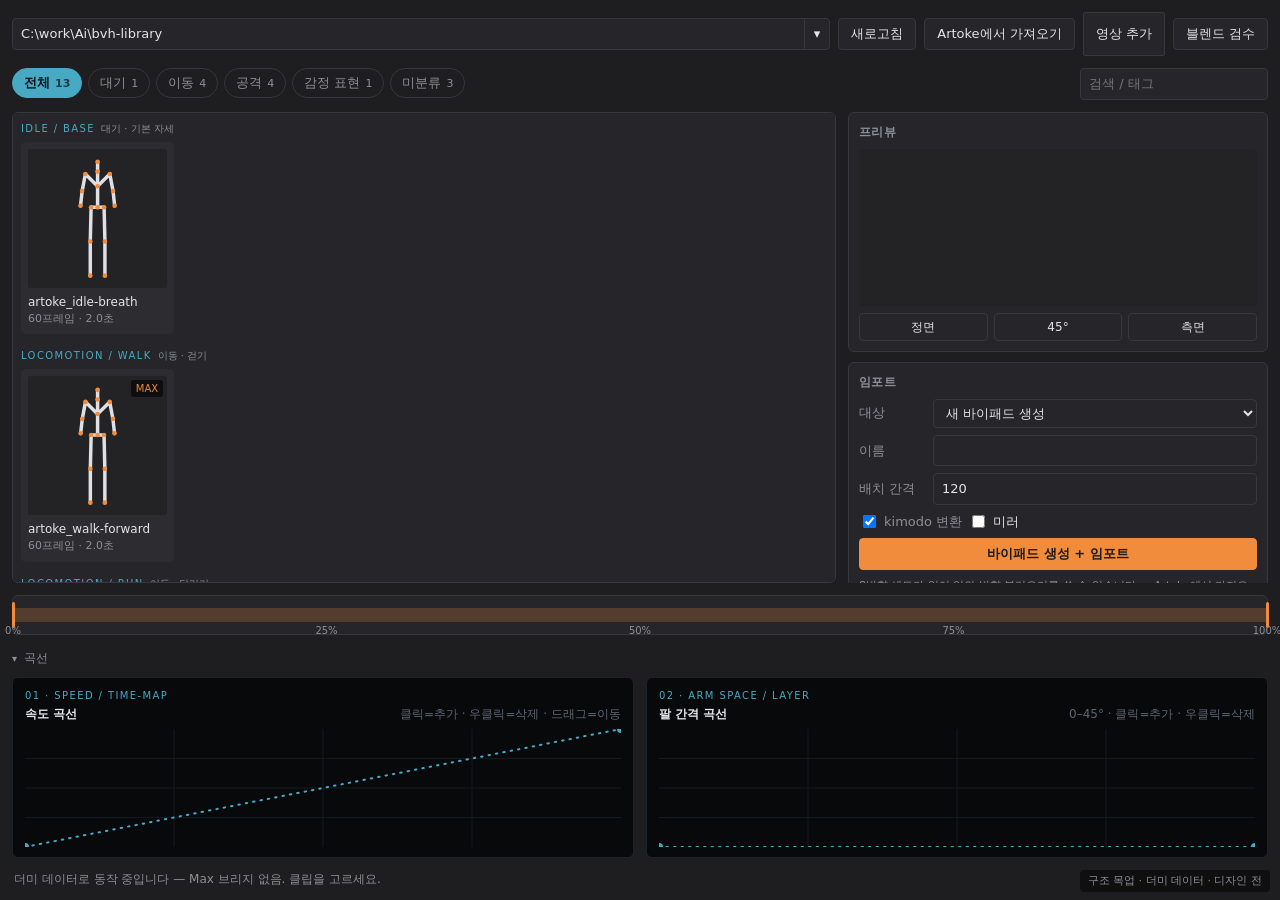
==== commit a1208bae: "fix: a folder that yields nothing must clear the grid, not keep the last one Changing the path and p" ====
--- a/maxmcp/ui/studio/web/studio_draft.html
+++ b/maxmcp/ui/studio/web/studio_draft.html
@@ -885,22 +885,36 @@
   state.folder = folder;
   refreshBlendTiers();
   bcall("list_clips", folder, (res) => {
-    if (res.ok && res.data.clips.length) {
+    /* 실패해도 이전 폴더 클립을 화면에 남기지 않는다.
+
+       남겨 두면 경로를 바꾸고 새로고침해도 그리드가 그대로라, 폴더가 안 바뀐
+       것처럼 보인다 (오타 난 경로에서 실제로 그랬다). 더 나쁜 것은 남은 카드의
+       path 가 옛 폴더를 가리킨다는 점이다 — 그 상태로 임포트하면 지금 보고 있는
+       폴더가 아닌 파일이 들어간다. */
+    const clips = res.ok ? res.data.clips : [];
+    state.clips = clips;
+    state.categories = res.ok ? res.data.categories || [] : [];
+    state.poseCache.clear();
+    state.pending.clear();
+    if (!clips.length) state.selected = null;
+    if (selectPath) {
+      const selected = clips.find((clip) => clip.path === selectPath);
+      if (selected) state.selected = selected.stem;
+    }
+    renderShelfChips();
+    renderGrid();
+
+    if (clips.length) {
       rememberFolder(folder);
-      state.clips = res.data.clips;
-      state.categories = res.data.categories || [];
-      state.poseCache.clear();
-      state.pending.clear();
-      if (selectPath) {
-        const selected = res.data.clips.find((clip) => clip.path === selectPath);
-        if (selected) state.selected = selected.stem;
-      }
-      renderShelfChips();
-      renderGrid();
-      setStatus("라이브러리 " + res.data.clips.length + "개 클립 (실제 데이터)", "ok");
+      setStatus("라이브러리 " + clips.length + "개 클립 (실제 데이터)", "ok");
       refreshBipeds();
+    } else if (!res.ok) {
+      setStatus(res.error, "error");
+    } else if (res.data.exists === false) {
+      // 경로를 고쳐야 하는 경우와 파일을 넣어야 하는 경우는 할 일이 다르다.
+      setStatus("그런 폴더가 없습니다: " + folder, "error");
     } else {
-      setStatus(res.ok ? "폴더에 .bvh 가 없습니다: " + folder : res.error, "error");
+      setStatus("폴더에 .bvh 가 없습니다: " + folder, "error");
     }
   });
 }
@@ -1323,7 +1337,22 @@
   grid.innerHTML = "";
   const shown = queryMatches().filter(inShelf);
   if (!shown.length) {
-    grid.innerHTML = '<div style="color:var(--dim);padding:16px">일치하는 클립이 없습니다.</div>';
+    /* 빈 화면은 왜 비었는지 말해야 한다. 폴더에 클립이 없는 것, 검색어가 걸러낸
+       것, 선반이 걸러낸 것은 할 일이 서로 다른데 예전에는 셋 다 같은 한 줄이었다.
+       검색어는 사용자가 친 글자라 textContent 로 넣는다. */
+    const note = document.createElement("div");
+    note.style.cssText = "color:var(--dim);padding:16px";
+    if (!state.clips.length) {
+      note.textContent = "이 폴더에 클립이 없습니다.";
+    } else if (currentQuery()) {
+      note.textContent =
+        '"' + currentQuery() + '" 와 맞는 클립이 없습니다 — 라이브러리에는 ' +
+        state.clips.length + "개 있습니다.";
+    } else {
+      note.textContent =
+        "고른 선반에 클립이 없습니다 — 라이브러리에는 " + state.clips.length + "개 있습니다.";
+    }
+    grid.appendChild(note);
     return;
   }
   for (const group of shelveClips(shown)) {
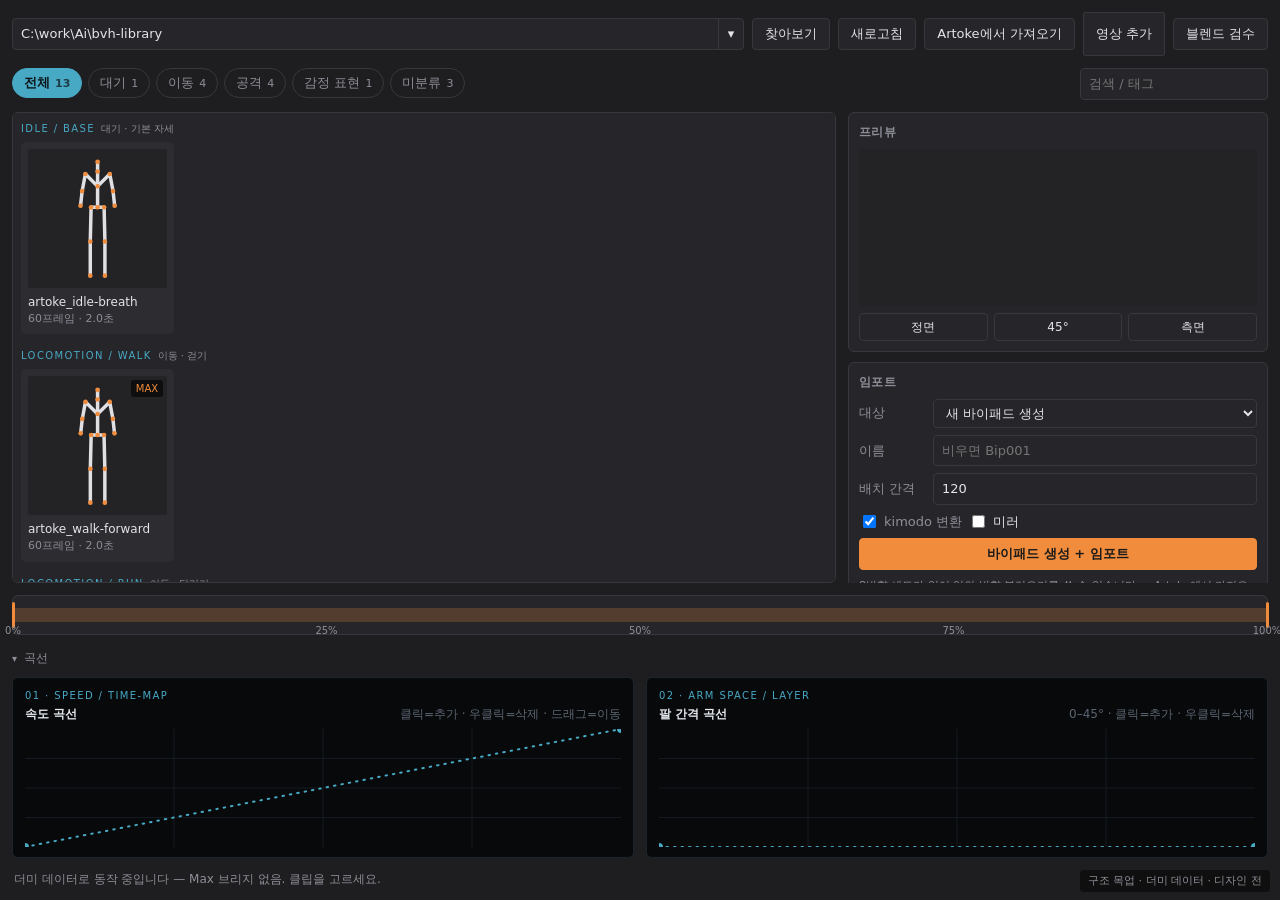
==== commit a532e762: "feat: 바이패드 모션을 BVH 로 내보내고 In Place Mode 를 스튜디오에서 켠다 맥스에는 BVH 익스포터가 없다 — 익스포터 목록에 Biovision 이 없고 Char" ====
--- a/maxmcp/ui/studio/web/studio_draft.html
+++ b/maxmcp/ui/studio/web/studio_draft.html
@@ -183,6 +183,26 @@
 /* 하이브리드 썸네일: Max 배치가 찍은 PNG 가 있는 카드와 계산 썸네일 카드가 섞인다.
    디자인할 때 두 상태가 다 존재한다는 걸 염두에 둘 것. */
 .clip-card { position: relative; }
+
+/* 카드 설명. 브라우저 기본 title 툴팁은 Max 의 웹뷰에서 카드 아래 고정된 자리에
+   뜨고 늦게 나타난다 — 커서를 옮겨 가며 여러 장을 훑을 때 어느 카드 설명인지
+   알기 어렵다. 커서를 따라오게 직접 그린다. */
+.clip-tip {
+  position: fixed;
+  z-index: 60;
+  max-width: 260px;
+  border: 1px solid #4a4a52;
+  border-radius: 4px;
+  background: #17171a;
+  padding: 6px 8px;
+  color: #d8d8dc;
+  font-size: 11px;
+  line-height: 1.5;
+  white-space: pre-line;
+  pointer-events: none;  /* 툴팁이 커서를 가로채면 카드가 hover 를 잃는다 */
+  box-shadow: 0 4px 14px rgba(0, 0, 0, 0.55);
+}
+.clip-tip[hidden] { display: none; }
 .clip-card.is-rendered .thumb-badge {
   position: absolute; top: 10px; right: 10px;
   background: rgba(0,0,0,.6); color: var(--accent);
@@ -315,6 +335,9 @@
             aria-label="최근 연 폴더" aria-expanded="false" title="최근 연 폴더">▾</button>
     <div class="folder-list" data-field="folder-list" hidden></div>
   </div>
+  <!-- 경로를 손으로 치면 오타 하나에 "이 폴더에 클립이 없습니다" 만 뜨고 무엇이
+       틀렸는지는 화면 어디에도 없다. 찾아보기가 그걸 없앤다. -->
+  <button data-action="browse" title="폴더 찾아보기">찾아보기</button>
   <button data-action="refresh">새로고침</button>
   <button data-action="sync">Artoke에서 가져오기</button>
   <button class="video-add" data-action="add-video">영상 추가</button>
@@ -361,7 +384,7 @@
     <div class="card">
       <h2>임포트</h2>
       <div class="row"><label>대상</label><select data-field="target"><option value="">새 바이패드 생성</option></select></div>
-      <div class="row"><label>이름</label><input type="text" data-field="name" value=""></div>
+      <div class="row"><label>이름</label><input type="text" data-field="name" value="" placeholder="비우면 Bip001"></div>
       <div class="row"><label>배치 간격</label><input type="number" data-field="spacing" value="120" min="0" max="2000" step="10"></div>
       <div class="row">
         <label class="check"><input type="checkbox" data-field="convert" checked> kimodo 변환</label>
@@ -391,6 +414,22 @@
     <div class="card">
       <h2>임포트 후</h2>
       <div class="row"><label>바이패드</label><select data-field="biped"></select></div>
+      <!-- In Place Mode 를 여기 둔 이유: 맥스 모션 패널의 그 버튼은 현재 레이어가
+           베이스가 아니면 조용히 죽는다(팔 간격을 걸면 그렇게 된다). 이 버튼은
+           레이어를 먼저 내리고 켜므로 항상 눌린다. -->
+      <div class="row">
+        <label>In Place</label>
+        <button data-action="in-place-on">제자리 재생 켜기</button>
+        <button data-action="in-place-off">끄기</button>
+      </div>
+      <div class="row">
+        <label>팔 간격</label>
+        <button data-action="arm-space-show">레이어 보기</button>
+        <button data-action="arm-space-hide">베이스로</button>
+      </div>
+      <!-- 맥스에는 BVH 익스포터가 없다(익스포터 목록에 Biovision 없음, CS 는
+           .bip/.fig 뿐). 폴리싱한 클립을 꺼내는 유일한 길이라 여기 둔다. -->
+      <button data-action="export-bvh" style="width:100%">BVH로 내보내기…</button>
       <button data-action="mixer" style="width:100%">Motion Mixer로 보내기</button>
     </div>
   </div>
@@ -472,12 +511,66 @@
   else BRIDGE.obj[method](arg, done);
 }
 
+/* ---------- 창을 넘어 남는 설정 ----------
+   마지막으로 연 폴더 같은 값은 파이썬이 파일로 들고 있다. 웹뷰는 Qt 기본
+   프로필(off-the-record)로 도는 데다 페이지가 file:// 라 localStorage 가 창과
+   함께 사라진다 — 스크립트를 다시 불러올 때마다 경로가 기본값으로 돌아가던
+   원인이 이것이다. 브리지가 없을 때(브라우저에서 초안을 볼 때)만 localStorage 로
+   물러선다. */
+const SETTINGS = { data: {}, ready: false };
+
+function settingGet(key, fallback) {
+  if (SETTINGS.ready) {
+    const value = SETTINGS.data[key];
+    return value === undefined ? fallback : value;
+  }
+  try {
+    const raw = localStorage.getItem(key);
+    return raw === null ? fallback : JSON.parse(raw);
+  } catch (e) {
+    return fallback;
+  }
+}
+
+/* 화면은 기다리지 않는다 — 메모리에 먼저 반영하고 저장은 뒤따라간다. 저장이
+   실패해도 이번 세션은 정상으로 굴러가고, 다음 저장이 다시 시도한다. */
+function settingSet(key, value) {
+  SETTINGS.data[key] = value;
+  if (BRIDGE.obj) {
+    bcall("write_setting", JSON.stringify({ key: key, value: value }), () => {});
+    return value;
+  }
+  try { localStorage.setItem(key, JSON.stringify(value)); } catch (e) {}
+  return value;
+}
+
+function loadSettings(done) {
+  if (!BRIDGE.obj) { done(); return; }
+  bcall("read_settings", null, (res) => {
+    const data = res.ok ? res.data : null;
+    SETTINGS.data = data && typeof data === "object" ? data : {};
+    SETTINGS.ready = true;
+    done();
+  });
+}
+
+function restoreLastFolder() {
+  const last = folderHistory()[0];
+  if (last) document.querySelector('[data-field="folder"]').value = last;
+}
+
 function connectBridge() {
   if (typeof QWebChannel === "undefined" || !(window.qt && qt.webChannelTransport)) return false;
   new QWebChannel(qt.webChannelTransport, (channel) => {
     BRIDGE.obj = channel.objects.bridge;
     if (!BRIDGE.obj) { setStatus("bridge 객체가 등록되지 않았습니다", "error"); return; }
-    loadClipsFromBridge();
+    /* 설정을 먼저 읽는다. 마지막 폴더가 그 안에 있으므로, 넣기 전에 클립을 읽으면
+       기본 폴더를 한 번 읽고 나서 또 읽게 된다. */
+    loadSettings(() => {
+      restoreLastFolder();
+      setCurvesOpen(!!settingGet(CURVES_OPEN_KEY, true));
+      loadClipsFromBridge();
+    });
   });
   return true;
 }
@@ -707,10 +800,7 @@
   trim: [0, 1],
   // 기본은 펼침. 처음부터 접혀 있으면 곡선이 있다는 걸 모르는 사람이 생기는데,
   // 임포트 결과를 바꾸는 기능이라 발견성을 깎을 만한 이득이 아니다.
-  curvesOpen: (() => {
-    try { return localStorage.getItem("bvhStudio.curvesOpen") !== "0"; }
-    catch (e) { return true; }
-  })(),
+  curvesOpen: true,  // 브리지가 붙은 뒤 저장된 값으로 덮어쓴다
   speedPoints:  [[0, 0], [1, 1]],
   // 0 에서 시작한다. 곡선을 임포트에 실제로 걸게 되었으므로, 기본값이 0 이
   // 아니면 아무도 요청하지 않은 팔 벌림이 모든 임포트에 붙는다.
@@ -752,6 +842,8 @@
           if (!res.ok) { card.classList.add("is-broken"); card.title = res.error; }
           drawPose(card.querySelector("canvas"), state.poseCache.get(stem), posterOf(stem), 0);
           card.querySelector(".tags").textContent = clipMeta(stem);
+          // 프레임 수와 이동량은 지금 막 도착했다 — 설명도 같이 고친다.
+          if (res.ok) card.dataset.tip = clipTooltip(clipByStem(stem) || { stem: stem });
         }
       });
     }
@@ -832,20 +924,29 @@
    경로까지 남기면 목록이 금세 쓰레기가 되고, 그러면 고르는 값이 없어진다.
    윈도 경로는 대소문자를 구분하지 않으므로 중복 판정도 그렇게 한다. */
 function folderHistory() {
-  try {
-    const saved = JSON.parse(localStorage.getItem(FOLDER_HISTORY_KEY) || "[]");
-    return Array.isArray(saved) ? saved.filter((v) => typeof v === "string" && v) : [];
-  } catch (e) {
-    return [];
-  }
+  const saved = settingGet(FOLDER_HISTORY_KEY, []);
+  return Array.isArray(saved) ? saved.filter((v) => typeof v === "string" && v) : [];
+}
+
+function saveFolderHistory(list) {
+  settingSet(FOLDER_HISTORY_KEY, list);
+  return list;
 }
 
 function rememberFolder(folder) {
   if (!folder) return;
   const key = folder.toLowerCase();
-  const next = [folder, ...folderHistory().filter((v) => v.toLowerCase() !== key)]
-    .slice(0, FOLDER_HISTORY_MAX);
-  try { localStorage.setItem(FOLDER_HISTORY_KEY, JSON.stringify(next)); } catch (e) {}
+  return saveFolderHistory(
+    [folder, ...folderHistory().filter((v) => v.toLowerCase() !== key)]
+      .slice(0, FOLDER_HISTORY_MAX)
+  );
+}
+
+/* 목록에서만 뺀다. 폴더도 그 안의 클립도 건드리지 않는다 — 이름이 "삭제" 라
+   폴더가 지워지는 것으로 읽힐 수 있어, 확인 문구에서 그 점을 분명히 한다. */
+function forgetFolder(folder) {
+  const key = folder.toLowerCase();
+  return saveFolderHistory(folderHistory().filter((v) => v.toLowerCase() !== key));
 }
 
 function renderFolderHistory() {
@@ -1002,7 +1103,10 @@
     });
     return;
   }
-  payload.name = document.querySelector('[data-field="name"]').value || ("Bip_" + stem);
+  /* 비워 두면 Character Studio 가 스스로 이름을 붙인다 — 씬의 첫 바이패드가
+     Bip001, 다음이 Bip002 다. 클립 이름을 붙이면 바이패드 하위 본이 전부
+     "Bip_idle-airstate-back-loop Pelvis" 처럼 되어 Max 기본과 달라진다. */
+  payload.name = document.querySelector('[data-field="name"]').value.trim();
   payload.x_offset = state.importCount * Number(document.querySelector('[data-field="spacing"]').value || 0);
   setStatus("임포트 중… (" + shown + ")");
   bcall("import_clip", JSON.stringify(payload), (res) => {
@@ -1132,7 +1236,69 @@
     "<div class='name'></div><div class='tags'></div>";
   card.querySelector(".name").textContent = clip.stem;
   card.querySelector(".tags").textContent = clipMeta(clip.stem);
+  card.dataset.tip = clipTooltip(clip);
   return card;
+}
+
+/* 카드에 마우스를 올렸을 때 나오는 설명.
+   둘째 줄은 좁아서 길이밖에 못 적는다. 고르는 데 실제로 필요한 것 — 어느 선반에
+   얹혔는지, 얼마나 가는지, 얼마나 빠른지 — 은 여기서 말한다.
+   이동 정보는 이동 클립에만 붙는다: 제자리 클립에 "0.0m" 을 적으면 대기·공격
+   카드마다 의미 없는 숫자가 붙는다. */
+/* 커서를 따라오는 카드 설명. 기본 title 툴팁은 Max 웹뷰에서 카드 아래 고정된
+   자리에 늦게 떠서, 여러 장을 훑을 때 어느 카드 것인지 알기 어려웠다. */
+const TIP = document.createElement("div");
+TIP.className = "clip-tip";
+TIP.hidden = true;
+document.body.appendChild(TIP);
+
+function moveTip(event) {
+  /* 커서 오른쪽 아래에 둔다. 화면 끝에서는 반대쪽으로 접어 잘리지 않게 한다. */
+  const pad = 14;
+  const box = TIP.getBoundingClientRect();
+  let x = event.clientX + pad;
+  let y = event.clientY + pad;
+  if (x + box.width > window.innerWidth) x = event.clientX - box.width - pad;
+  if (y + box.height > window.innerHeight) y = event.clientY - box.height - pad;
+  TIP.style.left = Math.max(0, x) + "px";
+  TIP.style.top = Math.max(0, y) + "px";
+}
+
+grid.addEventListener("mousemove", (event) => {
+  const card = event.target.closest(".clip-card");
+  const text = card && card.dataset.tip;
+  if (!text) { TIP.hidden = true; return; }
+  if (TIP.textContent !== text) TIP.textContent = text;
+  TIP.hidden = false;
+  moveTip(event);
+});
+grid.addEventListener("mouseleave", () => { TIP.hidden = true; });
+/* 스크롤하면 카드가 커서 밑에서 빠져나간다 — 남아 있으면 엉뚱한 카드 설명이 된다. */
+grid.addEventListener("scroll", () => { TIP.hidden = true; }, { passive: true });
+
+function clipByStem(stem) {
+  return state.clips.find((c) => c.stem === stem);
+}
+
+function clipTooltip(clip) {
+  const lines = [clip.stem];
+  const shelf = shelfLabels(clip);
+  if (shelf.length) lines.push(shelf.join(" · "));
+
+  const data = state.poseCache.get(clip.stem);
+  if (data === null) {
+    lines.push("파싱 실패");
+  } else if (data) {
+    lines.push(data.frames + "프레임 · " + (data.frames * data.frame_time).toFixed(1) + "초");
+    if (data.travel) {
+      lines.push(
+        "이동 " + data.travel.metres.toFixed(1) + "m · " +
+        data.travel.metres_per_second.toFixed(1) + "m/s"
+      );
+    }
+  }
+  if (clip.local) lines.push("이 PC 에만 있는 클립");
+  return lines.join("\n");
 }
 
 /* 카드 둘째 줄. 태그(stem 을 "_" 로 쪼갠 것)는 첫 줄과 같은 말이라 자리만
@@ -1376,6 +1542,7 @@
       // poseFor 뒤에 다시 쓴다 — makeCard 시점에는 아직 포즈를 요청하기 전이라
       // 캐시가 비어 있다. 브리지에서는 여기서도 아직 "…" 이고 콜백이 채운다.
       card.querySelector(".tags").textContent = clipMeta(stem);
+      card.dataset.tip = clipTooltip(clipByStem(stem) || { stem: stem });
     }
   }
 }
@@ -1419,7 +1586,6 @@
   if (!card) return;
   if (card.classList.contains("is-broken")) { setStatus("파싱에 실패한 클립입니다.", "error"); return; }
   state.selected = card.dataset.stem;
-  document.querySelector('[data-field="name"]').value = "Bip_" + state.selected;
   renderGrid();
   const data = poseFor(state.selected);
   if (data) setStatus(state.selected + " — " + data.frames + "프레임 / " + (data.frames * data.frame_time).toFixed(1) + "초");
@@ -1432,20 +1598,60 @@
    보내지 않는다. */
 const confirmOverlay = document.querySelector(".confirm-overlay");
 
+/* 확인 상자는 이제 두 가지를 받는다 — 클립 삭제와 최근 폴더 목록 정리. 무엇을
+   할지는 부르는 쪽이 함수로 넘긴다. 종류별로 pending 슬롯을 따로 두면 둘 다
+   차 있는 상태가 생길 수 있어서, 대기 중인 동작은 언제나 하나다. */
+function openConfirm(text, note, run, label) {
+  state.pendingConfirm = { run: run };
+  confirmOverlay.querySelector(".confirm-text").textContent = text;
+  confirmOverlay.querySelector(".confirm-note").textContent = note;
+  confirmOverlay.querySelector('[data-action="confirm-delete"]').textContent =
+    label || "정말로 삭제하겠습니다";
+  confirmOverlay.classList.add("is-open");
+}
+
+function closeConfirm() {
+  state.pendingConfirm = null;
+  confirmOverlay.classList.remove("is-open");
+}
+
 function openDeleteConfirm(clip) {
-  state.pendingDelete = clip;
-  confirmOverlay.querySelector(".confirm-text").textContent =
-    "“" + clip.stem + "” 모션을 삭제할까요?";
   let note = "라이브러리 폴더에서만 지워집니다 — 홈페이지에는 영향이 없습니다.";
   if (clip.stem.startsWith("artoke_"))
     note += "\nArtoke 동기화를 다시 하면 이 클립은 다시 받아집니다.";
-  confirmOverlay.querySelector(".confirm-note").textContent = note;
-  confirmOverlay.classList.add("is-open");
-}
-
-function closeDeleteConfirm() {
-  state.pendingDelete = null;
-  confirmOverlay.classList.remove("is-open");
+  openConfirm("“" + clip.stem + "” 모션을 삭제할까요?", note, () => deleteClip(clip));
+}
+
+function openForgetFolderConfirm(folder) {
+  openConfirm(
+    "“" + folder + "” 를 최근 목록에서 지울까요?",
+    "목록에서만 빠집니다 — 폴더와 그 안의 클립은 그대로입니다.\n" +
+      "그 폴더를 다시 열면 목록에 다시 들어옵니다.",
+    () => {
+      forgetFolder(folder);
+      setFolderListOpen(true);  // 여러 개를 이어서 정리할 수 있게 열어 둔다
+      setStatus("최근 목록에서 뺐습니다: " + folder);
+    },
+    "목록에서 지우기"
+  );
+}
+
+function deleteClip(clip) {
+  if (clip.stem === state.selected) state.selected = null;
+  if (!BRIDGE.obj || !clip.path) {
+    // 목업: 화면에서만 지워 그룹 재배치를 확인한다
+    state.clips = state.clips.filter((c) => c.stem !== clip.stem);
+    renderGrid();
+    setStatus("(목업) 삭제: " + clip.stem);
+    return;
+  }
+  const folder = document.querySelector('[data-field="folder"]').value;
+  bcall("delete_clip", JSON.stringify({ folder: folder, path: clip.path }), (res) => {
+    if (res.ok) {
+      setStatus("삭제: " + res.data.removed.join(", "), "ok");
+      loadClipsFromBridge();
+    } else setStatus(res.error, "error");
+  });
 }
 
 grid.addEventListener("contextmenu", (e) => {
@@ -1456,9 +1662,17 @@
   if (clip) openDeleteConfirm(clip);
 });
 
+/* 최근 폴더도 카드와 같은 몸짓으로 지운다 — 우클릭 후 확인. */
+document.querySelector('[data-field="folder-list"]').addEventListener("contextmenu", (e) => {
+  const entry = e.target.closest("button[data-folder]");
+  if (!entry) return;
+  e.preventDefault();
+  openForgetFolderConfirm(entry.dataset.folder);
+});
+
 /* 상자 바깥 클릭 = 취소 */
 confirmOverlay.addEventListener("click", (e) => {
-  if (e.target === confirmOverlay) closeDeleteConfirm();
+  if (e.target === confirmOverlay) closeConfirm();
 });
 
 /* ---------- 타임라인 ---------- */
@@ -1567,11 +1781,7 @@
 
 function setCurvesOpen(open) {
   state.curvesOpen = open;
-  try {
-    localStorage.setItem(CURVES_OPEN_KEY, open ? "1" : "0");
-  } catch (e) {
-    /* 저장이 막혀 있어도 이번 세션 동안은 접힌 채로 쓸 수 있어야 한다 */
-  }
+  settingSet(CURVES_OPEN_KEY, open);
   renderCurvePanel();
   // 펼치는 순간의 캔버스는 크기가 0 이었다 — 보이게 된 뒤에 다시 그린다.
   if (open) { drawSpeed(); drawArm(); }
@@ -1705,6 +1915,17 @@
     setStatus("방위각 " + state.azimuth + "°");
   } else if (action === "folder-history") {
     setFolderListOpen(document.querySelector('[data-field="folder-list"]').hidden);
+  } else if (action === "browse") {
+    if (!BRIDGE.obj) { setStatus("(목업) 폴더 찾아보기는 Max 안에서 동작합니다."); return; }
+    const field = document.querySelector('[data-field="folder"]');
+    bcall("pick_folder", field.value, (res) => {
+      if (!res.ok) { setStatus(res.error, "error"); return; }
+      // 취소하면 빈 문자열이 온다 — 그때 경로를 지우면 안 된다.
+      if (!res.data.folder) { setStatus("폴더 고르기를 취소했습니다."); return; }
+      field.value = res.data.folder;
+      state.poseCache.clear();
+      loadClipsFromBridge();
+    });
   } else if (action === "refresh") {
     state.poseCache.clear();
     if (BRIDGE.obj) loadClipsFromBridge();
@@ -1782,25 +2003,48 @@
   } else if (action === "toggle-curves") {
     setCurvesOpen(!state.curvesOpen);
   } else if (action === "confirm-cancel") {
-    closeDeleteConfirm();
+    closeConfirm();
   } else if (action === "confirm-delete") {
-    const clip = state.pendingDelete;
-    closeDeleteConfirm();
-    if (!clip) return;
-    if (clip.stem === state.selected) state.selected = null;
-    if (!BRIDGE.obj || !clip.path) {
-      // 목업: 화면에서만 지워 그룹 재배치를 확인한다
-      state.clips = state.clips.filter((c) => c.stem !== clip.stem);
-      renderGrid();
-      setStatus("(목업) 삭제: " + clip.stem);
-      return;
-    }
-    const folder = document.querySelector('[data-field="folder"]').value;
-    bcall("delete_clip", JSON.stringify({ folder: folder, path: clip.path }), (res) => {
-      if (res.ok) {
-        setStatus("삭제: " + res.data.removed.join(", "), "ok");
-        loadClipsFromBridge();
-      } else setStatus(res.error, "error");
+    const pending = state.pendingConfirm;
+    closeConfirm();
+    if (pending) pending.run();
+  } else if (action === "in-place-on" || action === "in-place-off") {
+    /* 맥스는 거절해도 예외를 던지지 않는다 — 파이썬이 되읽어 확인한 뒤
+       ERROR 로 돌려주므로 여기서는 그대로 보여 주면 된다. */
+    const on = action === "in-place-on";
+    if (!BRIDGE.obj) { setStatus("(목업) In Place " + (on ? "켬" : "끔")); return; }
+    const sel = document.querySelector('[data-field="biped"]');
+    if (!sel.value) { setStatus("바이패드를 선택하세요", "error"); return; }
+    bcall("set_in_place", JSON.stringify({ biped: sel.value, on: on }), (res) => {
+      setStatus(res.ok ? res.data.message : res.error, res.ok ? "ok" : "error");
+    });
+  } else if (action === "arm-space-show" || action === "arm-space-hide") {
+    const visible = action === "arm-space-show";
+    if (!BRIDGE.obj) { setStatus("(목업) 팔 간격 " + (visible ? "보기" : "숨김")); return; }
+    const sel = document.querySelector('[data-field="biped"]');
+    if (!sel.value) { setStatus("바이패드를 선택하세요", "error"); return; }
+    bcall("set_arm_space_visible", JSON.stringify({ biped: sel.value, visible: visible }), (res) => {
+      setStatus(res.ok ? res.data.message : res.error, res.ok ? "ok" : "error");
+    });
+  } else if (action === "export-bvh") {
+    if (!BRIDGE.obj) { setStatus("(목업) BVH 내보내기"); return; }
+    const sel = document.querySelector('[data-field="biped"]');
+    if (!sel.value) { setStatus("바이패드를 선택하세요", "error"); return; }
+    /* 저장 위치를 먼저 묻는다 — 경로를 손으로 치게 하면 오타 하나에 조용히
+       엉뚱한 데 쓰이고 덮어쓰기 확인도 사라진다.
+
+       파일명은 **고른 카드 이름**으로 채운다. 바이패드 이름을 쓰면 `Bip001.bvh`
+       가 되어 어느 클립을 폴리싱한 것인지 파일에 안 남는다. 카드를 안 골랐을
+       때만 바이패드 이름으로 물러선다. */
+    const folder = document.querySelector('[data-field="folder"]').value || "";
+    const stem = state.selected || sel.value;
+    bcall("choose_bvh_path", folder ? folder + "\\" + stem + ".bvh" : stem + ".bvh", (res) => {
+      if (!res.ok) { setStatus(res.error, "error"); return; }
+      if (res.data.cancelled) { setStatus("내보내기 취소"); return; }
+      setStatus("내보내는 중…");
+      bcall("export_biped_bvh", JSON.stringify({ biped: sel.value, path: res.data.path }), (out) => {
+        setStatus(out.ok ? out.data.message : out.error, out.ok ? "ok" : "error");
+      });
     });
   } else if (action === "mixer") {
     if (!BRIDGE.obj) { setStatus("(목업) Motion Mixer 전송"); return; }
@@ -1835,11 +2079,17 @@
 });
 
 // 바깥을 누르거나 Esc 로 닫는다. 열어 두면 그리드를 가린다.
+// 확인 상자 안의 클릭은 바깥이 아니다 — 목록에서 항목을 지우는 중이라 뒤의
+// 목록이 접히면 여러 개를 이어서 정리할 수 없다.
 document.addEventListener("click", (e) => {
-  if (!e.target.closest(".folder-field")) setFolderListOpen(false);
+  if (e.target.closest(".folder-field") || e.target.closest(".confirm-overlay")) return;
+  setFolderListOpen(false);
 });
 document.addEventListener("keydown", (e) => {
-  if (e.key === "Escape") setFolderListOpen(false);
+  if (e.key !== "Escape") return;
+  // 모달이 떠 있으면 그것만 닫는다. 뒤의 목록까지 같이 접으면 다시 열어야 한다.
+  if (state.pendingConfirm) { closeConfirm(); return; }
+  setFolderListOpen(false);
 });
 
 document.querySelector(".shelf-chips").addEventListener("click", (e) => {
@@ -1885,8 +2135,7 @@
 /* 마지막으로 열었던 폴더로 시작한다. 매번 기본 폴더로 돌아가면 다른 폴더에서
    일하던 사람은 창을 열 때마다 경로를 다시 쳐야 한다 — 브리지가 붙는 즉시 이
    값으로 읽으므로, 하던 자리에서 이어진다. */
-const lastFolder = folderHistory()[0];
-if (lastFolder) document.querySelector('[data-field="folder"]').value = lastFolder;
+restoreLastFolder();
 
 if (!connectBridge())
   setStatus("더미 데이터로 동작 중입니다 — Max 브리지 없음. 클립을 고르세요.");
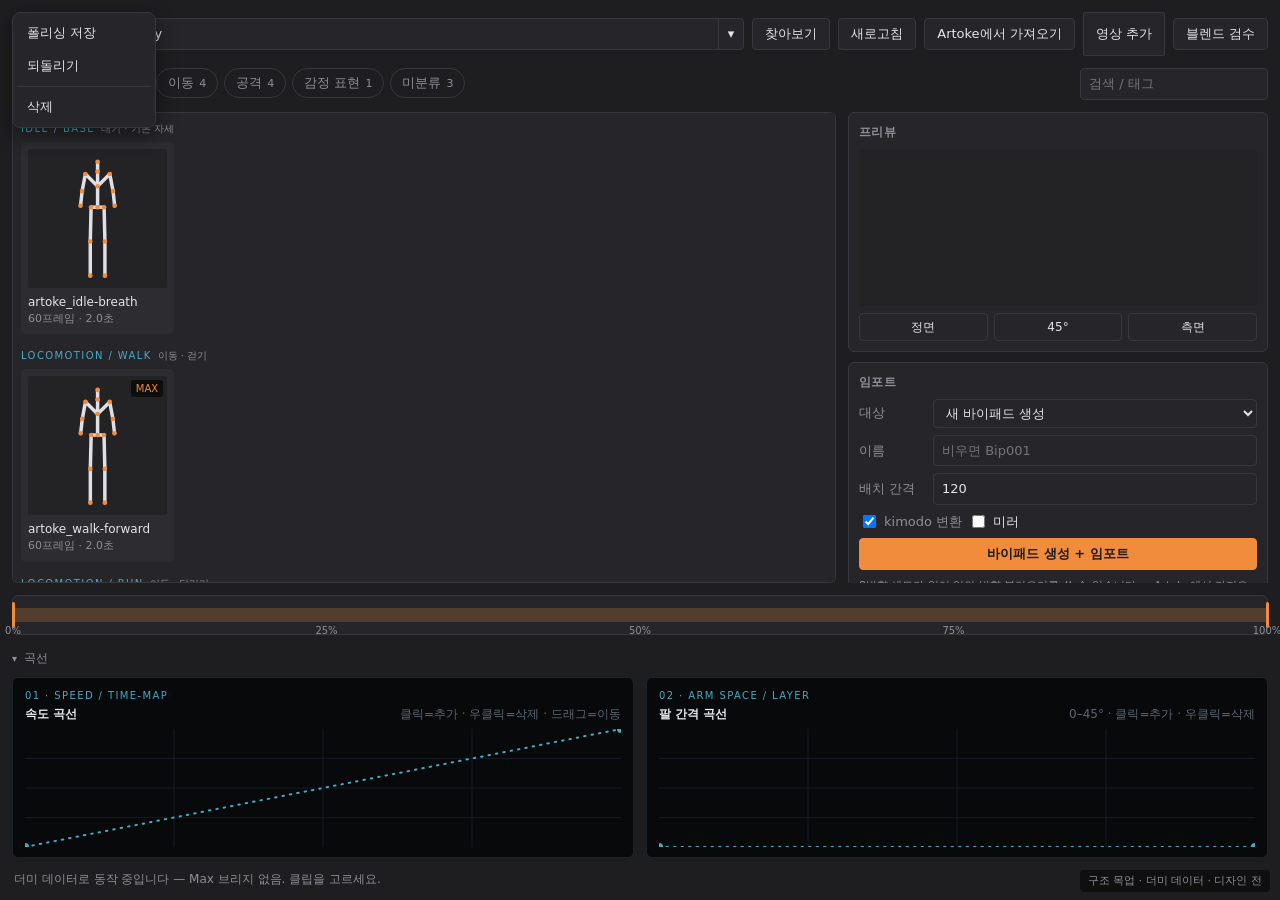
==== commit 8295d410: "feat: 우클릭을 메뉴로 바꾸고 폴리싱본을 카드에 표시한다 우클릭이 곧 삭제였다. 폴리싱 저장·되돌리기가 붙어 세 갈래가 됐으므로 메뉴로 바꾼다 — 실수로 지우는 것도 한 겹 막" ====
--- a/maxmcp/ui/studio/web/studio_draft.html
+++ b/maxmcp/ui/studio/web/studio_draft.html
@@ -187,6 +187,26 @@
 /* 카드 설명. 브라우저 기본 title 툴팁은 Max 의 웹뷰에서 카드 아래 고정된 자리에
    뜨고 늦게 나타난다 — 커서를 옮겨 가며 여러 장을 훑을 때 어느 카드 설명인지
    알기 어렵다. 커서를 따라오게 직접 그린다. */
+.clip-card.is-polished::after {
+  content: ""; position: absolute; top: .4rem; right: .4rem;
+  width: .5rem; height: .5rem; border-radius: 50%;
+  background: #e0524d; box-shadow: 0 0 0 2px rgba(0,0,0,.35);
+}
+
+.clip-menu {
+  position: fixed; z-index: 60; min-width: 9rem; padding: .25rem;
+  background: var(--panel, #24242c); border: 1px solid var(--line, #3a3a45);
+  border-radius: .5rem; box-shadow: 0 6px 20px rgba(0,0,0,.45);
+  display: flex; flex-direction: column;
+}
+.clip-menu button {
+  text-align: left; background: none; border: 0; padding: .4rem .6rem;
+  border-radius: .35rem; color: inherit; cursor: pointer;
+}
+.clip-menu button:hover { background: var(--hover, #33333d); }
+.clip-menu button.danger:hover { background: #5a2a2a; }
+.clip-menu hr { border: 0; border-top: 1px solid var(--line, #3a3a45); margin: .25rem 0; }
+
 .clip-tip {
   position: fixed;
   z-index: 60;
@@ -467,6 +487,15 @@
   </div>
 </div>
 </section>
+
+<!-- 우클릭 메뉴. 우클릭이 곧 삭제였는데 폴리싱이 붙어 세 갈래가 됐다.
+     메뉴로 바꾸면 실수로 지우는 것도 한 겹 막힌다. -->
+<div class="clip-menu" hidden>
+  <button data-action="polish-save">폴리싱 저장</button>
+  <button data-action="polish-revert">되돌리기</button>
+  <hr>
+  <button data-action="menu-delete" class="danger">삭제</button>
+</div>
 
 <div class="confirm-overlay">
   <div class="confirm-box">
@@ -1230,6 +1259,9 @@
   // 사이트에서 내려온 클립은 접두사가 붙어 저장된다. 접두사가 없으면 이 PC 에만
   // 있는 것이고, 동기화가 다시 받아 주지 않으므로 파랗게 표시한다.
   if (clip.local) card.classList.add("is-local");
+  /* 폴리싱본이 있으면 카드에 점을 찍는다. 안 보이면 같은 클립을 두 번 손보거나
+     이미 고친 것을 원본으로 착각한다. */
+  if (clip.polished) card.classList.add("is-polished");
   card.innerHTML =
     "<canvas></canvas><span class='thumb-badge'>MAX</span>" +
     "<span class='local-badge' title='이 PC 에만 있는 클립 — 동기화로 복구되지 않습니다'>LOCAL</span>" +
@@ -1298,6 +1330,7 @@
     }
   }
   if (clip.local) lines.push("이 PC 에만 있는 클립");
+  if (clip.polished) lines.push("폴리싱본 있음 (polished/)");
   return lines.join("\n");
 }
 
@@ -1654,12 +1687,63 @@
   });
 }
 
+const clipMenu = document.querySelector(".clip-menu");
+/* 메뉴가 겨냥한 클립. 메뉴를 연 뒤 다른 카드를 골라도 대상이 바뀌지 않아야 한다. */
+let menuClip = null;
+
+function closeClipMenu() { clipMenu.hidden = true; menuClip = null; }
+document.addEventListener("click", (e) => {
+  if (!clipMenu.hidden && !clipMenu.contains(e.target)) closeClipMenu();
+});
+document.addEventListener("keydown", (e) => { if (e.key === "Escape") closeClipMenu(); });
+window.addEventListener("scroll", closeClipMenu, true);
+
 grid.addEventListener("contextmenu", (e) => {
   const card = e.target.closest(".clip-card");
   if (!card) return;
   e.preventDefault();
-  const clip = state.clips.find((c) => c.stem === card.dataset.stem);
-  if (clip) openDeleteConfirm(clip);
+  menuClip = state.clips.find((c) => c.stem === card.dataset.stem) || null;
+  if (!menuClip) return;
+  /* 커서 자리에 띄우되 화면 밖으로 나가지 않게 민다. */
+  clipMenu.hidden = false;
+  const box = clipMenu.getBoundingClientRect();
+  clipMenu.style.left = Math.min(e.clientX, window.innerWidth - box.width - 8) + "px";
+  clipMenu.style.top = Math.min(e.clientY, window.innerHeight - box.height - 8) + "px";
+});
+
+clipMenu.addEventListener("click", (e) => {
+  const action = e.target.closest("button")?.dataset.action;
+  const clip = menuClip;
+  closeClipMenu();
+  if (!action || !clip) return;
+
+  if (action === "menu-delete") { openDeleteConfirm(clip); return; }
+
+  if (!BRIDGE.obj) { setStatus("(목업) " + action + " — " + clip.stem); return; }
+  const sel = document.querySelector('[data-field="biped"]');
+
+  if (action === "polish-save") {
+    /* 폴리싱본은 원본 옆 polished/ 에 같은 이름으로 둔다 — 경로만 봐도 짝이 드러난다.
+       BVH 쓰기는 내보내기 슬롯 하나뿐이라 그것을 그대로 쓴다. */
+    if (!sel.value) { setStatus("바이패드를 선택하세요", "error"); return; }
+    const folder = document.querySelector('[data-field="folder"]').value || "";
+    const path = folder + "\polished\\" + clip.stem + ".bvh";
+    setStatus("폴리싱 저장 중… " + clip.stem);
+    bcall("export_biped_bvh", JSON.stringify({ biped: sel.value, path: path }), (res) => {
+      setStatus(res.ok ? "폴리싱 저장 " + clip.stem : res.error, res.ok ? "ok" : "error");
+    });
+    return;
+  }
+
+  if (action === "polish-revert") {
+    /* 되돌리기는 polished/ 의 파일만 지운다. 원본은 손대지 않았으므로 그것으로 끝난다. */
+    const folder = document.querySelector('[data-field="folder"]').value || "";
+    bcall("delete_clip", JSON.stringify({
+      folder: folder, path: folder + "\polished\\" + clip.stem + ".bvh",
+    }), (res) => {
+      setStatus(res.ok ? "되돌림 " + clip.stem : res.error, res.ok ? "ok" : "error");
+    });
+  }
 });
 
 /* 최근 폴더도 카드와 같은 몸짓으로 지운다 — 우클릭 후 확인. */
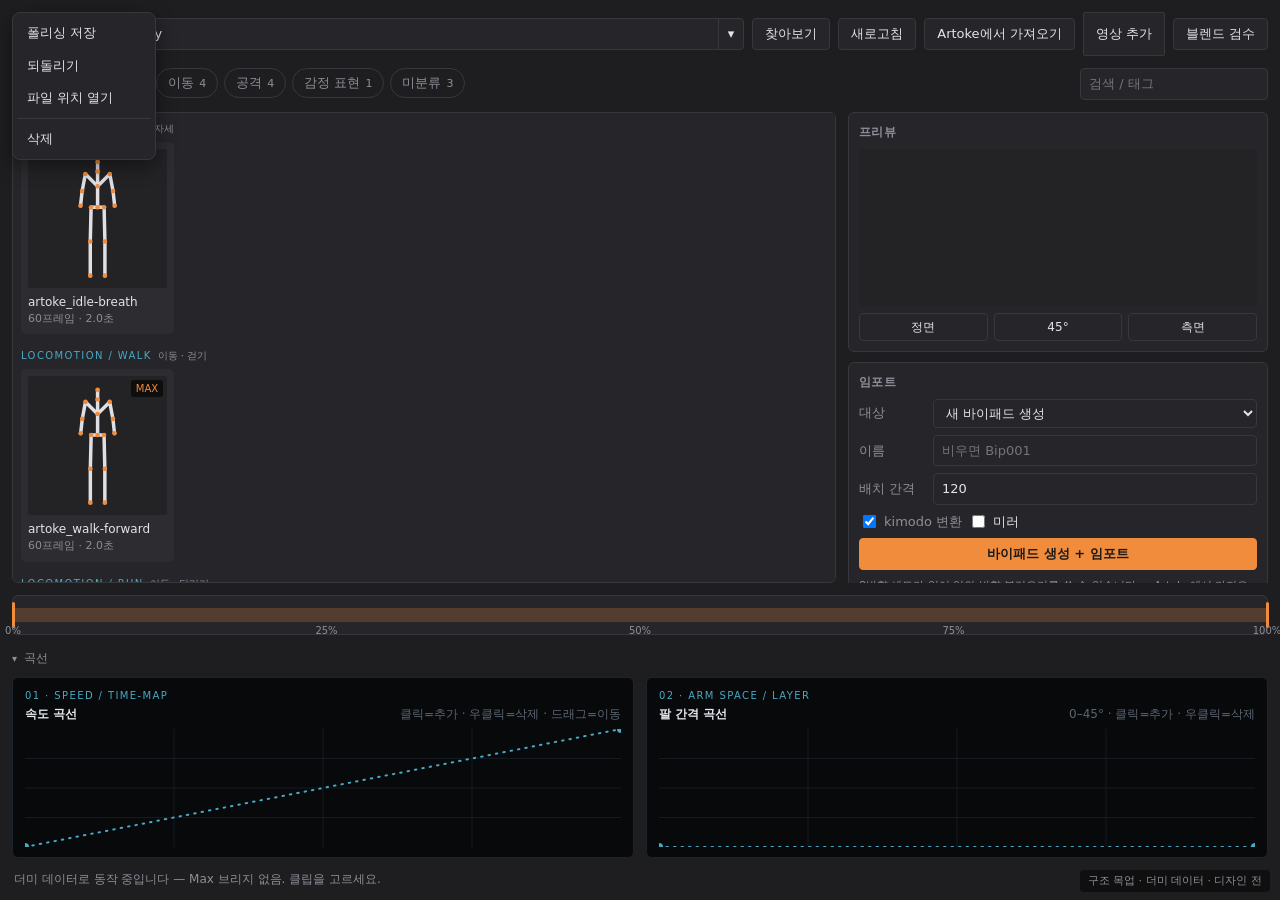
==== commit 72f84324: "feat: 카드 메뉴에 파일 위치 열기를 넣는다 우클릭 메뉴에 "파일 위치 열기"를 더했다. 탐색기를 그 파일이 **선택된 채로** 연다 — 폴더만 열면 클립이 수십 개인 라이브러" ====
--- a/maxmcp/ui/studio/web/studio_draft.html
+++ b/maxmcp/ui/studio/web/studio_draft.html
@@ -493,6 +493,7 @@
 <div class="clip-menu" hidden>
   <button data-action="polish-save">폴리싱 저장</button>
   <button data-action="polish-revert">되돌리기</button>
+  <button data-action="reveal">파일 위치 열기</button>
   <hr>
   <button data-action="menu-delete" class="danger">삭제</button>
 </div>
@@ -1711,6 +1712,21 @@
   clipMenu.style.top = Math.min(e.clientY, window.innerHeight - box.height - 8) + "px";
 });
 
+/* 폴리싱본은 원본 폴더 아래 polished/ 에 같은 이름으로 둔다.
+
+   함수로 뺀 이유는 세 곳(저장·되돌리기·파일 위치 열기)이 같은 경로를 만들어야
+   해서다. 세 곳에 흩어져 있을 때 전부 백슬래시가 하나씩 모자랐는데, JS 는 `\p` 를
+   모르는 이스케이프로 보고 **백슬래시를 버린다** — 그래서 실제 경로가
+   `<폴더>polished\<이름>.bvh` 라는 형제 폴더를 가리키고 있었다. 디스크에 그런
+   폴더가 없는 것으로 보아 저장이 나간 적이 없다.
+
+   폴더 끝의 구분자를 먼저 떼는 이유는 사용자가 붙여 넣는 경로에 그것이 섞여
+   들어와 `\\polished` 가 되는 일을 막기 위해서다. */
+function polishedPath(folder, stem) {
+  const base = folder.replace(/[\\/]+$/, "");
+  return base + "\\polished\\" + stem + ".bvh";
+}
+
 clipMenu.addEventListener("click", (e) => {
   const action = e.target.closest("button")?.dataset.action;
   const clip = menuClip;
@@ -1722,12 +1738,26 @@
   if (!BRIDGE.obj) { setStatus("(목업) " + action + " — " + clip.stem); return; }
   const sel = document.querySelector('[data-field="biped"]');
 
+  if (action === "reveal") {
+    /* 폴더만 여는 대신 그 파일을 선택한 채로 연다 — 라이브러리에 클립이 수십 개라
+       열어 놓고 다시 찾아야 하면 카드를 누른 의미가 없다.
+       폴리싱본이 있으면 그쪽을 연다: 화면이 보여 주고 있는 것이 그것이다. */
+    const folder = document.querySelector('[data-field="folder"]').value || "";
+    const target = clip.polished
+      ? polishedPath(folder, clip.stem)
+      : clip.path;
+    bcall("reveal_clip", target, (res) => {
+      setStatus(res.ok ? "탐색기에서 열기 " + clip.stem : res.error, res.ok ? "ok" : "error");
+    });
+    return;
+  }
+
   if (action === "polish-save") {
     /* 폴리싱본은 원본 옆 polished/ 에 같은 이름으로 둔다 — 경로만 봐도 짝이 드러난다.
        BVH 쓰기는 내보내기 슬롯 하나뿐이라 그것을 그대로 쓴다. */
     if (!sel.value) { setStatus("바이패드를 선택하세요", "error"); return; }
     const folder = document.querySelector('[data-field="folder"]').value || "";
-    const path = folder + "\polished\\" + clip.stem + ".bvh";
+    const path = polishedPath(folder, clip.stem);
     setStatus("폴리싱 저장 중… " + clip.stem);
     bcall("export_biped_bvh", JSON.stringify({ biped: sel.value, path: path }), (res) => {
       setStatus(res.ok ? "폴리싱 저장 " + clip.stem : res.error, res.ok ? "ok" : "error");
@@ -1739,7 +1769,7 @@
     /* 되돌리기는 polished/ 의 파일만 지운다. 원본은 손대지 않았으므로 그것으로 끝난다. */
     const folder = document.querySelector('[data-field="folder"]').value || "";
     bcall("delete_clip", JSON.stringify({
-      folder: folder, path: folder + "\polished\\" + clip.stem + ".bvh",
+      folder: folder, path: polishedPath(folder, clip.stem),
     }), (res) => {
       setStatus(res.ok ? "되돌림 " + clip.stem : res.error, res.ok ? "ok" : "error");
     });
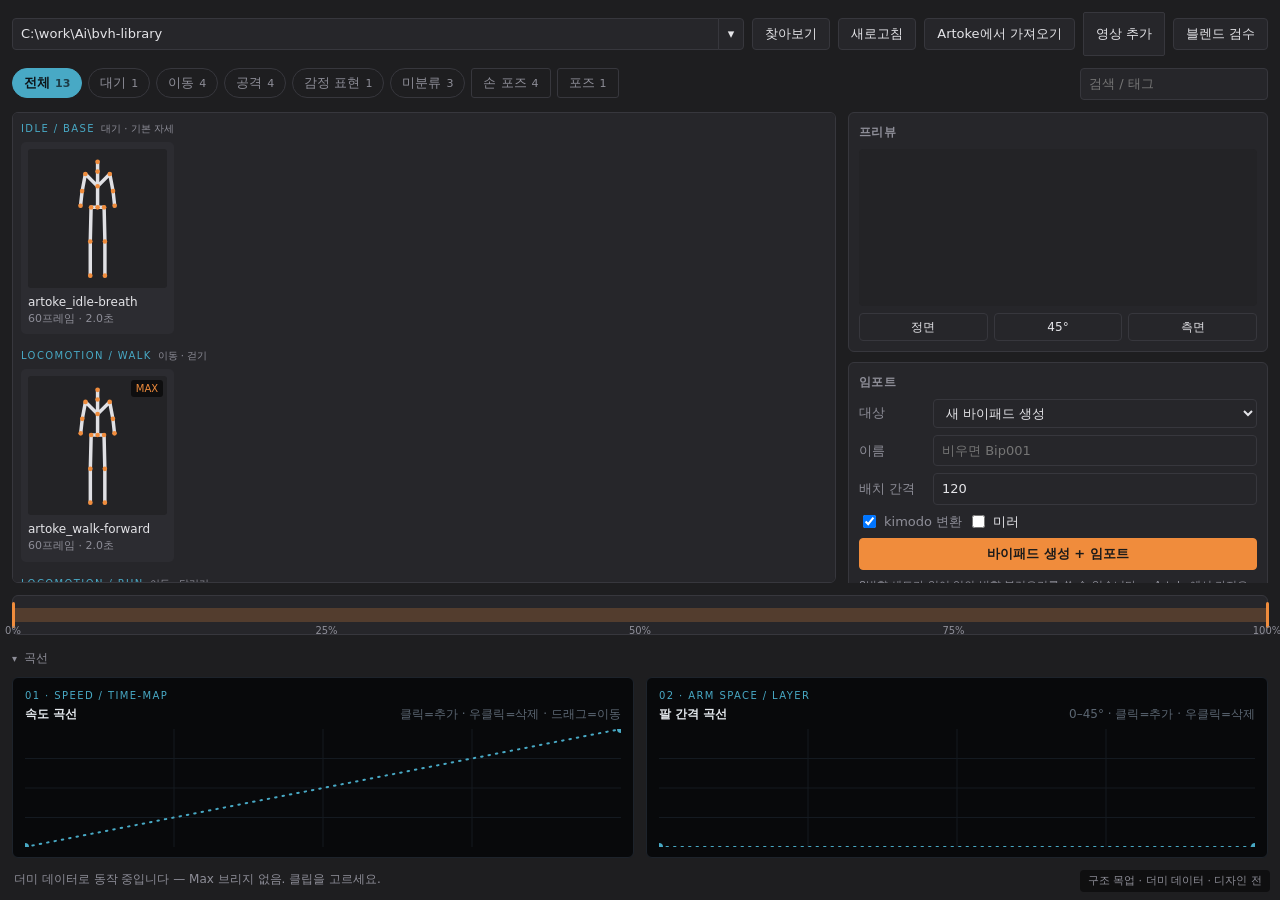
==== commit 325af46b: "feat: BVH Studio 포즈 선반 두 개와 애니 저장, 내보내기 재현도 수정 받은 `.cpy`(Biped 복사 컬렉션)를 카드 선반으로 붙이고, 지금 맥스에 서 있는 자세와" ====
--- a/maxmcp/ui/studio/web/studio_draft.html
+++ b/maxmcp/ui/studio/web/studio_draft.html
@@ -199,6 +199,9 @@
   border-radius: .5rem; box-shadow: 0 6px 20px rgba(0,0,0,.45);
   display: flex; flex-direction: column;
 }
+/* `display: flex` 가 브라우저 기본 `[hidden] { display: none }` 을 이겨서, 우클릭
+   메뉴가 켜는 것과 무관하게 늘 왼쪽 위에 떠 있었다 (폴더 경로 칸을 가렸다). */
+.clip-menu[hidden] { display: none; }
 .clip-menu button {
   text-align: left; background: none; border: 0; padding: .4rem .6rem;
   border-radius: .35rem; color: inherit; cursor: pointer;
@@ -262,6 +265,73 @@
 .preview canvas { width: 100%; flex: 1 1 auto; min-height: 0; display: block; border-radius: 4px; background: #232326; }
 .preview-bar { display: flex; gap: 6px; margin-top: 7px; }
 .preview-bar button { flex: 1; padding: 4px; font-size: 12px; }
+
+/* 포즈 선반: .cpy 에 내장된 TGA 썸네일을 클립 카드 자리에 그대로 보여준다.
+   오른손/왼손/양손은 둘째 줄 칩이다. 누르면 "임포트 후" 바이패드의 현재 프레임·
+   현재 레이어에 키가 찍힌다 — 레이어는 맥스 모션 패널에서 고른다. */
+.pose-card { position: relative; width: 139px; border: 1px solid var(--line); border-radius: 6px; overflow: hidden; cursor: pointer; background: #232326; padding: 0; }
+.pose-card img { width: 100%; display: block; aspect-ratio: 139 / 113; object-fit: cover; }
+.pose-card span { position: absolute; left: 0; right: 0; bottom: 0; font-size: 11px; text-align: center; background: rgba(0,0,0,.55); color: #ddd; padding: 2px 0; }
+.pose-card:hover { border-color: var(--accent); }
+.pose-card.is-last { border-color: var(--accent); box-shadow: 0 0 0 1px var(--accent) inset; }
+.pose-card .kind { top: 0; bottom: auto; left: auto; right: 0; width: auto; padding: 1px 5px; font-size: 10px;
+  background: var(--accent); color: #1a1a1a; font-weight: 600; border-radius: 0 0 0 4px; }
+/* 카드 위 삭제 단추. 평소에는 숨어 있다 — 적용하려고 카드를 누르는 것이 훨씬
+   잦은 동작이라, 지우기 표적이 늘 떠 있으면 실수로 누르기 쉽다. */
+.pose-card .del {
+  top: 0; bottom: auto; left: auto; right: 0; width: 18px; height: 18px; padding: 0;
+  line-height: 18px; font-size: 13px; background: rgba(0,0,0,.6); color: #F5B642;
+  border-radius: 0 0 0 4px; display: none;
+}
+.pose-card:hover .del { display: block; }
+.pose-card .del:hover { background: #F5B642; color: #1a1a1a; }
+/* R/L 뱃지가 같은 자리를 쓰므로, 삭제 단추가 뜨면 그 왼쪽으로 비켜난다. */
+.pose-card:hover .kind { right: 18px; }
+
+/* 방향 칩 뒤에 붙는 "키 찍기" 토글. 켜면 붙여넣기를 animate 컨텍스트로 감싸 키를 남긴다. */
+.cat-chip.is-key { margin-left: 10px; border-style: dashed; }
+.cat-chip.is-key.is-on { border-style: solid; }
+
+/* 거르는 칩이 아니라 누르면 바로 일이 벌어지는 단추다. 색으로 갈라 놓는다. */
+.cat-chip.is-save { margin-left: 10px; border-radius: 3px; border-color: var(--accent); color: var(--accent); }
+.cat-chip.is-save:hover { background: var(--accent); color: #1a1a1a; font-weight: 600; }
+
+/* 포즈 선반은 모션 분류가 아니라 포즈 묶음이라 성격이 다르다. 둥근 분류 칩
+   사이에서 네모로 두어 한눈에 갈리게 한다. 좌우 토글도 같은 네모를 쓴다 —
+   거르는 칩이 아니라 "어디에 넣을지" 를 정하는 스위치라는 뜻이다. */
+.cat-chip.is-square { border-radius: 3px; }
+.cat-chip.is-square.is-on { background: var(--accent); border-color: var(--accent); color: #1a1a1a; font-weight: 600; }
+.cat-chip.is-side { border-radius: 3px; border-style: dashed; }
+.cat-chip.is-side.is-on { border-style: solid; background: var(--accent); border-color: var(--accent); color: #1a1a1a; font-weight: 600; }
+.side-label { color: var(--dim); font-size: 12px; align-self: center; margin-right: 2px; }
+
+/* 애니메이션 레이어. 맥스 모션 패널의 Layers 롤아웃을 옮겨 온 것이다 —
+   포즈를 레이어에 얹고 지우는 동안 패널을 오가지 않게. */
+.layer-list { display: flex; gap: 4px; flex-wrap: wrap; flex: 1 1 auto; min-width: 0; }
+.layer-list button {
+  padding: 2px 8px; font-size: 11px; border-radius: 3px;
+}
+.layer-list button.is-current { background: var(--accent); border-color: var(--accent); color: #1a1a1a; font-weight: 600; }
+.layer-list button.is-off { opacity: .45; text-decoration: line-through; }
+.layer-list .empty { color: var(--dim); font-size: 11px; padding: 3px 0; }
+.layer-bar { display: flex; gap: 4px; }
+.layer-bar button { flex: 1; padding: 3px; font-size: 12px; }
+
+/* 출처 뱃지: 여러 원본 폴더를 한 루트(정션 모음)로 묶으면 카드만 보고는
+   어디서 온 클립인지 알 수 없다. 라이선스가 출처마다 다르므로 늘 보인다. */
+.clip-card .source {
+  position: absolute; left: 4px; bottom: 34px; max-width: calc(100% - 8px);
+  padding: 1px 5px; border-radius: 3px; font-size: 10px; color: #cfd3dc;
+  background: rgba(0,0,0,.62); overflow: hidden; text-overflow: ellipsis; white-space: nowrap;
+}
+/* 업로드 금지 폴더는 화면 위쪽에 계속 띠를 둔다. 실수로 올리면 스토어 전체가 걸린다. */
+.no-upload {
+  display: none; align-items: center; gap: 8px; margin: 0 0 6px;
+  padding: 6px 10px; border-radius: 6px; font-size: 12px;
+  background: rgba(220, 80, 80, .13); border: 1px solid rgba(220, 80, 80, .45); color: #ffb4b4;
+}
+.no-upload.is-on { display: flex; }
+.no-upload b { color: #ff8f8f; letter-spacing: .04em; }
 
 /* 타임라인 */
 .timeline {
@@ -387,6 +457,10 @@
   <button data-action="cancel-video">취소</button>
 </div>
 
+<div class="no-upload" data-no-upload>
+  <b>업로드 금지</b><span data-no-upload-note></span>
+</div>
+
 <div class="body">
   <div class="clip-grid"></div>
 
@@ -434,6 +508,14 @@
     <div class="card">
       <h2>임포트 후</h2>
       <div class="row"><label>바이패드</label><select data-field="biped"></select></div>
+      <!-- 레이어0 이 베이스다. 위로 쌓은 레이어는 지우거나 아래로 접을 수 있다. -->
+      <div class="row"><label>레이어</label><div class="layer-list" data-layer-list></div></div>
+      <div class="row layer-bar">
+        <button data-action="layer-add" title="현재 맨 위에 레이어를 하나 더 쌓습니다">+ 추가</button>
+        <button data-action="layer-del" title="지금 고른 레이어를 지웁니다 (되돌릴 수 없습니다)">삭제</button>
+        <button data-action="layer-toggle" title="지금 고른 레이어를 껐다 켭니다">켜기/끄기</button>
+        <button data-action="layer-collapse" title="고른 레이어 하나를 바로 아래 레이어에 합칩니다 (되돌릴 수 없습니다)">레이어 합병</button>
+      </div>
       <!-- In Place Mode 를 여기 둔 이유: 맥스 모션 패널의 그 버튼은 현재 레이어가
            베이스가 아니면 조용히 죽는다(팔 간격을 걸면 그렇게 된다). 이 버튼은
            레이어를 먼저 내리고 켜므로 항상 눌린다. -->
@@ -449,6 +531,9 @@
       </div>
       <!-- 맥스에는 BVH 익스포터가 없다(익스포터 목록에 Biovision 없음, CS 는
            .bip/.fig 뿐). 폴리싱한 클립을 꺼내는 유일한 길이라 여기 둔다. -->
+      <!-- 포즈 선반의 "＋ 맥스에서 저장" 과 짝이다. 이쪽은 지금 폴더에 .bvh 로
+           바로 써서 라이브러리 카드로 만든다. 위치를 고르는 것은 아래 단추다. -->
+      <button data-action="save-anim" style="width:100%">＋ 애니 라이브러리에 저장</button>
       <button data-action="export-bvh" style="width:100%">BVH로 내보내기…</button>
       <button data-action="mixer" style="width:100%">Motion Mixer로 보내기</button>
     </div>
@@ -600,6 +685,7 @@
       restoreLastFolder();
       setCurvesOpen(!!settingGet(CURVES_OPEN_KEY, true));
       loadClipsFromBridge();
+      loadHandPoses();
     });
   });
   return true;
@@ -1011,6 +1097,16 @@
     .setAttribute("aria-expanded", String(open));
 }
 
+/* 이 라이브러리를 사이트에 올려도 되는가. 폴더에 DO-NOT-UPLOAD.txt 가 있으면
+   출처가 있는 자료(추출본·리타게팅본)를 모아 둔 칸이다 — 폴더 이름만으로는
+   두 칸이 구별되지 않아서 화면 위에 띠로 남겨 둔다. */
+function showUploadPolicy(policy) {
+  const bar = document.querySelector("[data-no-upload]");
+  const blocked = !!policy && policy.upload === false;
+  bar.classList.toggle("is-on", blocked);
+  bar.querySelector("[data-no-upload-note]").textContent = blocked ? policy.note : "";
+}
+
 function loadClipsFromBridge(selectPath) {
   const folder = document.querySelector('[data-field="folder"]').value;
   state.folder = folder;
@@ -1025,6 +1121,7 @@
     const clips = res.ok ? res.data.clips : [];
     state.clips = clips;
     state.categories = res.ok ? res.data.categories || [] : [];
+    showUploadPolicy(res.ok ? res.data.policy : null);
     state.poseCache.clear();
     state.pending.clear();
     if (!clips.length) state.selected = null;
@@ -1173,8 +1270,105 @@
       if ([...sel.options].some((o) => o.value === prev)) sel.value = prev;
     }
     updateImportButton();
+    refreshLayers();
   });
 }
+
+/* 뷰포트에서 고른 바이패드를 "대상" 칸에 반영한다.
+
+   이게 없으면 바이패드를 잡아 두고 임포트를 눌러도 대상 칸이 "새 바이패드 생성"
+   이라 새로 하나 더 만든다 — 잡아 둔 뜻과 정반대다. 씬 선택이 바뀔 때만 칸을
+   고치므로, 그 뒤에 목록에서 손으로 고른 값은 덮어쓰지 않는다.
+
+   맥스 콜백 대신 짧은 주기로 물어본다: 창이 닫혀도 맥스에 남는 것이 없어야 하기
+   때문이다 (남은 콜백이 뷰포트를 그릴 때마다 모달을 띄우는 사고를 겪었다). */
+const SELECT_POLL_MS = 600;
+let selectPollAt = 0;
+let selectPollBusy = false;
+let sceneBiped = null;
+
+function pollSelectedBiped(now) {
+  if (!BRIDGE.obj || selectPollBusy || now - selectPollAt < SELECT_POLL_MS) return;
+  selectPollAt = now;
+  selectPollBusy = true;
+  bcall("selected_biped", null, (res) => {
+    selectPollBusy = false;
+    if (!res.ok) return;
+    const name = res.data.name || "";
+    if (name === sceneBiped) return;
+    sceneBiped = name;
+    // 선택을 풀었다고 대상을 되돌리지는 않는다 — 방금 고른 대상이 사라지면 놀란다.
+    if (name) useSceneBiped(name);
+  });
+}
+
+function useSceneBiped(name) {
+  const target = document.querySelector('[data-field="target"]');
+  const biped = document.querySelector('[data-field="biped"]');
+  if (![...target.options].some((o) => o.value === name)) {
+    // 목록에 없는 바이패드다 (방금 만들었거나 이름이 바뀌었다). 다시 읽고 다음 차례에.
+    sceneBiped = null;
+    refreshBipeds();
+    return;
+  }
+  target.value = name;
+  biped.value = name;
+  updateImportButton();
+  refreshLayers();
+  setStatus("대상 바이패드: " + name + " (뷰포트에서 고름)", "ok");
+}
+
+/* ---- 애니메이션 레이어 --------------------------------------------------
+   대상은 서버가 정한다(뷰포트 선택 우선). 레이어0 은 베이스라 지우거나 끌 수 없다. */
+const layerList = document.querySelector("[data-layer-list]");
+let layerCurrent = 0;
+
+function renderLayers(data) {
+  layerList.innerHTML = "";
+  if (!data || !data.layers || !data.layers.length) {
+    const note = document.createElement("span");
+    note.className = "empty";
+    note.textContent = "바이패드를 고르세요";
+    layerList.appendChild(note);
+    layerCurrent = 0;
+    return;
+  }
+  layerCurrent = data.current;
+  for (const layer of data.layers) {
+    const chip = document.createElement("button");
+    chip.dataset.layerIndex = layer.index;
+    chip.textContent = "레이어" + layer.index;
+    chip.title = layer.index === 0 ? "베이스 레이어" : (layer.name || "");
+    if (layer.index === data.current) chip.classList.add("is-current");
+    if (!layer.active) chip.classList.add("is-off");
+    layerList.appendChild(chip);
+  }
+}
+
+function refreshLayers() {
+  if (!BRIDGE.obj) { renderLayers(null); return; }
+  bcall("biped_layers", document.querySelector('[data-field="biped"]').value, (res) => {
+    renderLayers(res.ok ? res.data : null);
+  });
+}
+
+function layerOp(op, index) {
+  if (!BRIDGE.obj) { setStatus("(목업) 레이어는 Max 안에서 동작합니다."); return; }
+  const payload = { biped: document.querySelector('[data-field="biped"]').value, op: op };
+  if (index !== undefined) payload.index = index;
+  bcall("biped_layer_op", JSON.stringify(payload), (res) => {
+    if (!res.ok) { setStatus(res.error, "error"); return; }
+    renderLayers(res.data);
+    setStatus(res.data.biped + " · 레이어" + res.data.current + " (" + res.data.layers.length + "칸)", "ok");
+  });
+}
+
+layerList.addEventListener("click", (e) => {
+  const chip = e.target.closest("[data-layer-index]");
+  if (chip) layerOp("select", Number(chip.dataset.layerIndex));
+});
+
+document.querySelector('[data-field="biped"]').addEventListener("change", refreshLayers);
 
 /* 대상이 기존 바이패드면 버튼이 하는 일이 달라진다 — 라벨로 알려준다 */
 function updateImportButton() {
@@ -1267,6 +1461,13 @@
     "<canvas></canvas><span class='thumb-badge'>MAX</span>" +
     "<span class='local-badge' title='이 PC 에만 있는 클립 — 동기화로 복구되지 않습니다'>LOCAL</span>" +
     "<div class='name'></div><div class='tags'></div>";
+  if (clip.source) {
+    const source = document.createElement("span");
+    source.className = "source";
+    source.textContent = clip.source;
+    source.title = "출처 폴더: " + clip.source;
+    card.appendChild(source);
+  }
   card.querySelector(".name").textContent = clip.stem;
   card.querySelector(".tags").textContent = clipMeta(clip.stem);
   card.dataset.tip = clipTooltip(clip);
@@ -1313,6 +1514,10 @@
   return state.clips.find((c) => c.stem === stem);
 }
 
+function sourceLine(clip) {
+  return clip && clip.source ? "출처 " + clip.source + "\n" : "";
+}
+
 function clipTooltip(clip) {
   const lines = [clip.stem];
   const shelf = shelfLabels(clip);
@@ -1394,7 +1599,7 @@
    일이 일어났는지는 화면이 말해 준다. 결과가 있는 선반은 그대로 둔다 — 선반
    안에서 좁혀 찾는 것도 여전히 되어야 한다. */
 function widenIfShelfHasNoMatch() {
-  if (!currentQuery()) return;
+  if (!currentQuery() || isPoseShelf(state.category)) return;
   if (queryMatches().some(inShelf)) return;
   state.category = "";
   state.sub = "";
@@ -1432,8 +1637,8 @@
 function renderShelfChips() {
   // 고르고 있던 칸이 분류표에서 사라졌으면(폴더를 바꿨거나 분류가 갱신됐거나)
   // 그 단계부터 풀어 준다. 안 그러면 존재하지 않는 칸을 고른 채 빈 화면만 본다.
-  let picked = state.category === UNSHELVED ? null : findCategory(state.category);
-  if (state.category && state.category !== UNSHELVED && !picked) state.category = "";
+  let picked = state.category === UNSHELVED || isPoseShelf(state.category) ? null : findCategory(state.category);
+  if (state.category && state.category !== UNSHELVED && !isPoseShelf(state.category) && !picked) state.category = "";
   let pickedSub = picked && (picked.subs || []).find((s) => s.slug === state.sub);
   if (state.sub && !pickedSub) { state.sub = ""; pickedSub = null; }
   const details = (pickedSub && pickedSub.details) || null;
@@ -1461,10 +1666,42 @@
     });
   }
 
+  /* 포즈 선반 둘. 모션 분류가 아니라 포즈 묶음이라 네모로 두어 갈라 놓는다. */
+  for (const shelf of [HAND_SHELF, BODY_SHELF]) {
+    const key = SHELF_KEY[shelf];
+    addChip(catBar, {
+      value: shelf, label: SHELF_META[key].chip, count: handPose[key].length,
+      on: state.category === shelf,
+    });
+    catBar.lastChild.classList.add("is-square");
+    catBar.lastChild.title = SHELF_META[key].title;
+  }
+
   const subBar = document.querySelector('[data-field="sub"]');
   subBar.innerHTML = "";
-  subBar.hidden = !picked;
-  if (picked) {
+  subBar.hidden = !picked && !isPoseShelf(state.category);
+  if (isPoseShelf(state.category)) {
+    const meta = SHELF_META[poseShelfKey()];
+    if (meta.sides) {
+      const tag = document.createElement("span");
+      tag.className = "side-label";
+      tag.textContent = "넣을 곳";
+      subBar.appendChild(tag);
+      for (const [value, label] of HAND_SIDES) {
+        addChip(subBar, { value, label, count: null, on: handPose.side === value });
+        subBar.lastChild.classList.add("is-side");
+        subBar.lastChild.title = "카드를 누르면 " + label + "에 들어갑니다";
+      }
+    }
+    /* 붙여넣기는 그냥은 키를 안 남긴다(정적 포즈). 애니메이션으로 쓰려면 이걸 켠다. */
+    addChip(subBar, { value: HAND_KEY, label: "키 찍기", count: null, on: handPose.key });
+    subBar.lastChild.classList.add("is-key");
+    subBar.lastChild.title = "켜면 현재 프레임에 키를 남깁니다 (끄면 포즈만 바뀜)";
+    /* 지금 맥스에 서 있는 자세를 그대로 카드로 만든다. */
+    addChip(subBar, { value: POSE_SAVE, label: "＋ 맥스에서 저장", count: null, on: false });
+    subBar.lastChild.classList.add("is-save");
+    subBar.lastChild.title = meta.saveHint;
+  } else if (picked) {
     addChip(subBar, { value: "", label: "전체", count: null, on: !state.sub });
     for (const sub of picked.subs || []) {
       const n = countClips((c) => c.category === picked.slug && c.sub === sub.slug);
@@ -1534,6 +1771,7 @@
 }
 
 function renderGrid() {
+  if (isPoseShelf(state.category)) { renderPoseGrid(); return; }
   grid.innerHTML = "";
   const shown = queryMatches().filter(inShelf);
   if (!shown.length) {
@@ -1570,16 +1808,62 @@
     // 캔버스는 문서에 붙은 뒤에 그린다 — 떨어진 채 그리면 rect 가 0×0 이라
     // 1픽셀을 카드 크기로 늘린 단색 사각형이 된다.
     grid.appendChild(section);
-    for (const card of cards.children) {
-      const stem = card.dataset.stem;
-      drawPose(card.querySelector("canvas"), poseFor(stem), posterOf(stem), 0);
-      // poseFor 뒤에 다시 쓴다 — makeCard 시점에는 아직 포즈를 요청하기 전이라
-      // 캐시가 비어 있다. 브리지에서는 여기서도 아직 "…" 이고 콜백이 채운다.
-      card.querySelector(".tags").textContent = clipMeta(stem);
-      card.dataset.tip = clipTooltip(clipByStem(stem) || { stem: stem });
-    }
-  }
-}
+  }
+  fillVisibleCards();
+}
+
+/* 카드 하나를 그리고 포즈를 청한다. 화면에 들어온 카드만 부른다. */
+function fillCard(card) {
+  if (card.dataset.filled) return;
+  card.dataset.filled = "1";
+  const stem = card.dataset.stem;
+  drawPose(card.querySelector("canvas"), poseFor(stem), posterOf(stem), 0);
+  // poseFor 뒤에 다시 쓴다 — makeCard 시점에는 아직 포즈를 요청하기 전이라
+  // 캐시가 비어 있다. 브리지에서는 여기서도 아직 "…" 이고 콜백이 채운다.
+  card.querySelector(".tags").textContent = clipMeta(stem);
+  card.dataset.tip = clipTooltip(clipByStem(stem) || { stem: stem });
+}
+
+/* 포즈 좌표는 카드마다 브리지를 한 번씩 부르고, 그 호출은 파이썬이 BVH 를 통째로
+   파싱한다. 그리드 전체를 한 번에 청하면 클립 600개짜리 라이브러리(여러 원본을
+   정션으로 모아 둔 루트)에서 맥스가 통째로 멈춘다. 그래서 **보이는 카드만** 청하고
+   스크롤할 때마다 새로 보이는 것을 채운다.
+
+   IntersectionObserver 를 쓰지 않는 이유: 페이지가 그려지지 않는 상태(백그라운드
+   탭, 가려진 창)에서는 콜백이 아예 오지 않아 썸네일이 하나도 안 뜨는 것을 봤다.
+   위치를 직접 재면 그런 상태에 기대지 않는다. */
+const FILL_MARGIN = 300;
+
+/* 한 번에 몇 장까지 청할지. 브리지 호출 하나가 BVH 파싱 하나라 그동안 맥스가
+   멈춘다. 화면 가득한 카드를 한꺼번에 청하면 그 멈춤이 눈에 띄게 길어지므로,
+   조금씩 끊어서 청하고 사이사이 화면에 숨 쉴 틈을 준다. 남은 것은 다음 차례에
+   이어서 채운다 — 결국 보이는 것은 전부 채워지고, 순서만 나뉜다. */
+const FILL_BATCH = 6;
+let fillMore = 0;
+
+function fillVisibleCards() {
+  const view = grid.getBoundingClientRect();
+  let budget = FILL_BATCH;
+  let pending = false;
+  for (const card of grid.querySelectorAll(".clip-card:not([data-filled])")) {
+    const box = card.getBoundingClientRect();
+    if (box.bottom <= view.top - FILL_MARGIN || box.top >= view.bottom + FILL_MARGIN) continue;
+    if (budget <= 0) { pending = true; break; }
+    budget -= 1;
+    fillCard(card);
+  }
+  clearTimeout(fillMore);
+  if (pending) fillMore = setTimeout(fillVisibleCards, 30);
+}
+
+let fillPending = 0;
+grid.addEventListener("scroll", () => {
+  if (fillPending) return;
+  fillPending = setTimeout(() => {
+    fillPending = 0;
+    fillVisibleCards();
+  }, 80);
+});
 
 /* 문서 전체에 rAF 루프는 하나뿐이다.
    호버 중인 카드 하나와 프리뷰만 프레임을 돌린다.
@@ -1595,6 +1879,7 @@
     }
     if (state.selected) drawPose(previewCanvas, poseFor(state.selected), frameIndex, state.azimuth);
   }
+  pollSelectedBiped(now);
   requestAnimationFrame(tick);
 }
 requestAnimationFrame(tick);
@@ -1616,6 +1901,12 @@
   state.hovered = null;
 });
 grid.addEventListener("click", (e) => {
+  const pose = e.target.closest(".pose-card");
+  if (pose) {
+    if (e.target.dataset.del) deletePose(pose);
+    else applyHandPose(pose);
+    return;
+  }
   const card = e.target.closest(".clip-card");
   if (!card) return;
   if (card.classList.contains("is-broken")) { setStatus("파싱에 실패한 클립입니다.", "error"); return; }
@@ -1650,7 +1941,7 @@
 }
 
 function openDeleteConfirm(clip) {
-  let note = "라이브러리 폴더에서만 지워집니다 — 홈페이지에는 영향이 없습니다.";
+  let note = "로컬 라이브러리 폴더에서 파일이 지워집니다 — 홈페이지에는 영향이 없습니다.";
   if (clip.stem.startsWith("artoke_"))
     note += "\nArtoke 동기화를 다시 하면 이 클립은 다시 받아집니다.";
   openConfirm("“" + clip.stem + "” 모션을 삭제할까요?", note, () => deleteClip(clip));
@@ -1672,17 +1963,24 @@
 
 function deleteClip(clip) {
   if (clip.stem === state.selected) state.selected = null;
-  if (!BRIDGE.obj || !clip.path) {
-    // 목업: 화면에서만 지워 그룹 재배치를 확인한다
+  if (!BRIDGE.obj) {
+    // 목업(브라우저): 화면에서만 지워 그룹 재배치를 확인한다
     state.clips = state.clips.filter((c) => c.stem !== clip.stem);
     renderGrid();
     setStatus("(목업) 삭제: " + clip.stem);
     return;
   }
+  /* 맥스 안에서는 **화면에서만 지우는 길을 두지 않는다.** 경로가 없으면 카드만
+     사라지고 파일은 남아, 지운 줄 알았는데 다음 새로고침에 다시 나타난다. */
+  if (!clip.path) {
+    setStatus("이 카드에는 파일 경로가 없어 지울 수 없습니다: " + clip.stem, "error");
+    return;
+  }
   const folder = document.querySelector('[data-field="folder"]').value;
   bcall("delete_clip", JSON.stringify({ folder: folder, path: clip.path }), (res) => {
     if (res.ok) {
-      setStatus("삭제: " + res.data.removed.join(", "), "ok");
+      // 어디에서 사라졌는지까지 적는다 — 로컬 파일이 지워졌다는 사실이 보여야 한다.
+      setStatus("로컬에서 삭제: " + res.data.removed.join(", ") + " (" + folder + ")", "ok");
       loadClipsFromBridge();
     } else setStatus(res.error, "error");
   });
@@ -2114,6 +2412,8 @@
     bcall("open_external", "https://artoke.com/viewer?blend=locomotion", (res) => {
       setStatus(res.ok ? "브라우저에서 블렌드 검수를 열었습니다." : res.error, res.ok ? "ok" : "error");
     });
+  } else if (action === "save-anim") {
+    saveAnim();
   } else if (action === "toggle-curves") {
     setCurvesOpen(!state.curvesOpen);
   } else if (action === "confirm-cancel") {
@@ -2140,6 +2440,29 @@
     bcall("set_arm_space_visible", JSON.stringify({ biped: sel.value, visible: visible }), (res) => {
       setStatus(res.ok ? res.data.message : res.error, res.ok ? "ok" : "error");
     });
+  } else if (action === "layer-add") {
+    layerOp("create");
+  } else if (action === "layer-del") {
+    if (!BRIDGE.obj) { setStatus("(목업) 레이어는 Max 안에서 동작합니다."); return; }
+    if (layerCurrent < 1) { setStatus("베이스(레이어0)는 지울 수 없습니다 — 지울 레이어를 고르세요.", "error"); return; }
+    // 레이어를 지우면 그 레이어의 키가 사라지고 되돌릴 수 없다. 그래서 물어본다.
+    openConfirm("레이어" + layerCurrent + " 을 지울까요?", "그 레이어에 얹은 키가 사라집니다.",
+      () => layerOp("delete", layerCurrent), "삭제");
+  } else if (action === "layer-toggle") {
+    layerOp("toggle", layerCurrent);
+  } else if (action === "layer-collapse") {
+    /* 합병은 **고른 레이어 하나**만 바로 아래로 내린다(실측: 3칸에서 2번을 합치면
+       2칸이 되고 위 칸은 그대로 남는다). 위아래를 이름으로 적어 어느 둘이 합쳐지는지
+       확인 상자에서 보이게 한다 — "접기" 라는 말로는 무엇이 사라지는지 알 수 없었다. */
+    if (layerCurrent < 1) { setStatus("합병할 레이어를 고르세요 (레이어1 이상).", "error"); return; }
+    const into = layerCurrent - 1;
+    openConfirm(
+      "레이어" + layerCurrent + " 을 레이어" + into + " 에 합칠까요?",
+      "레이어" + layerCurrent + " 의 키가 레이어" + into + " 로 들어가고 그 칸은 없어집니다.\n" +
+        "위에 쌓인 다른 레이어는 그대로 남습니다. 되돌릴 수 없습니다.",
+      () => layerOp("collapse", layerCurrent),
+      "합병"
+    );
   } else if (action === "export-bvh") {
     if (!BRIDGE.obj) { setStatus("(목업) BVH 내보내기"); return; }
     const sel = document.querySelector('[data-field="biped"]');
@@ -2171,12 +2494,28 @@
   }
 });
 
+/* 검색은 **글자마다 다시 그리지 않는다.**
+
+   renderGrid 는 카드 DOM 을 통째로 다시 만들고, 새로 보이게 된 카드마다
+   `pose_data` 를 부른다. 그 슬롯은 파이썬이 BVH 를 통째로 파싱하는 동기 호출이라
+   맥스가 그동안 멈춘다. 145개짜리 폴더에서 "walk" 네 글자를 치면 그 일이 네 번
+   일어났다 — 그것이 "검색이 너무 느리다" 의 정체다.
+
+   타이핑이 멎은 뒤 한 번만 그린다. 사람이 다음 글자를 치는 간격보다 조금 길게
+   잡아, 단어를 이어 치는 동안에는 아예 그리지 않는다. */
+const SEARCH_DELAY = 200;
+let searchTimer = 0;
+
 document.querySelector('[data-field="search"]').addEventListener("input", () => {
-  // 칩도 같이 다시 그린다 — 숫자가 검색 결과를 따라가야 하고, 선반이 풀렸다면
-  // 그 사실이 보여야 한다.
-  widenIfShelfHasNoMatch();
-  renderShelfChips();
-  renderGrid();
+  clearTimeout(searchTimer);
+  searchTimer = setTimeout(() => {
+    searchTimer = 0;
+    // 칩도 같이 다시 그린다 — 숫자가 검색 결과를 따라가야 하고, 선반이 풀렸다면
+    // 그 사실이 보여야 한다.
+    widenIfShelfHasNoMatch();
+    renderShelfChips();
+    renderGrid();
+  }, SEARCH_DELAY);
 });
 /* 세 줄을 감싼 곳에서 한 번에 받는다. 위 단계를 바꾸면 아래 단계는 푼다 —
    "공격>돌진>시작" 을 보다가 "이동" 으로 옮겼는데 돌진/시작이 남아 있으면
@@ -2215,6 +2554,20 @@
     state.sub = "";
     state.detail = "";
   } else if (field === "sub") {
+    if (chip.dataset.value === HAND_KEY) {
+      handPose.key = !handPose.key;
+      renderShelfChips();
+      renderGrid();
+      return;
+    }
+    if (chip.dataset.value === POSE_SAVE) { savePose(); return; }
+    if (isPoseShelf(state.category)) {
+      handPose.side = chip.dataset.value;
+      renderShelfChips();
+      renderGrid();
+      setStatus("넣을 곳: " + handSideLabel(), "ok");
+      return;
+    }
     state.sub = chip.dataset.value;
     state.detail = "";
   } else {
@@ -2224,6 +2577,263 @@
   renderGrid();
 });
 document.querySelector('[data-field="target"]').addEventListener("change", updateImportButton);
+
+/* ---- 포즈 선반 두 개 ----------------------------------------------------
+   카드 목록은 .cpy 파일에서 오고 클립 폴더와 무관하다. 적용과 저장은 Max 안에서만 된다.
+
+   손 포즈는 손목과 손가락만 담는 posture 라 좌우 미러가 있고, 전신 포즈는
+   바이패드 전체를 담는 pose 라 미러가 없다. 전신을 뒤집는 것은 다른 뜻이다. */
+const HAND_SHELF = "__hand__";
+const BODY_SHELF = "__body__";
+const SHELF_KEY = { [HAND_SHELF]: "hand", [BODY_SHELF]: "body" };
+const SHELF_META = {
+  hand: {
+    chip: "손 포즈", head: "HAND POSE", kind: "posture", sides: true,
+    title: "손가락 포즈 묶음 — 카드를 누르면 고른 손에 들어갑니다",
+    saveHint: "지금 맥스에 서 있는 손 자세를 카드로 저장합니다 (고른 쪽 손목과 손가락)",
+    empty: "저장된 손 포즈가 없습니다. 맥스에서 손을 잡고 “＋ 맥스에서 저장” 을 누르세요.",
+  },
+  body: {
+    chip: "포즈", head: "BIPED POSE", kind: "pose", sides: false,
+    title: "바이패드 전신 포즈 — 카드를 누르면 그 자세로 섭니다",
+    saveHint: "지금 맥스에 서 있는 바이패드 전신 자세를 카드로 저장합니다",
+    empty: "저장된 전신 포즈가 없습니다. 맥스에서 자세를 잡고 “＋ 맥스에서 저장” 을 누르세요.",
+  },
+};
+/* 넣을 곳은 **한 번 누르면 그리로 전환된다.** 각각 켜고 끄는 방식도 만들어 봤지만,
+   둘 다 켜진 상태에서 "왼손" 을 누르면 왼손이 *꺼지는* 것이라 눌러도 아무 일이
+   없는 것처럼 보였다(실제로 그 신고를 받았다). 누른 버튼이 곧 넣을 곳이다. */
+const HAND_SIDES = [["left", "왼쪽"], ["right", "오른쪽"], ["both", "양쪽"]];
+const HAND_KEY = "__key__";
+const POSE_SAVE = "__save__";
+const KIND_LABEL = { posture: "", pose: "", track: "애니" };
+/* 카드는 선반별로 따로 들고, 넣을 곳과 키 찍기는 두 선반이 함께 쓴다. */
+const handPose = { hand: [], body: [], last: { hand: "", body: "" }, key: false, side: "right" };
+
+function isPoseShelf(cat) { return cat === HAND_SHELF || cat === BODY_SHELF; }
+function poseShelfKey() { return SHELF_KEY[state.category] || "hand"; }
+function poseCards() { return handPose[poseShelfKey()]; }
+
+function handSide() {
+  return handPose.side;
+}
+
+function handSideLabel() {
+  const found = HAND_SIDES.find(([value]) => value === handPose.side);
+  return found ? found[1] : "오른손";
+}
+
+function loadHandPoses(only) {
+  if (!BRIDGE.obj) {
+    handPose.hand = [1, 2, 3, 4].map((i) => ({
+      index: i, name: (i % 2 ? "RFing0" : "LArm0") + i, image: "", kind: "posture",
+      source: i % 2 ? "right" : "left",
+    }));
+    handPose.body = [{ index: 1, name: "Pose01", image: "", kind: "pose", source: "" }];
+    renderShelfChips();
+    return;
+  }
+  for (const key of only ? [only] : ["hand", "body"]) {
+    bcall("hand_poses", key, (res) => {
+      if (!res.ok) { setStatus(SHELF_META[key].chip + " 목록: " + res.error, "error"); return; }
+      handPose[key] = res.data;
+      renderShelfChips();
+      if (isPoseShelf(state.category) && poseShelfKey() === key) renderGrid();
+    });
+  }
+}
+
+function makePoseCard(c) {
+  const btn = document.createElement("button");
+  btn.className = "pose-card" + (c.name === handPose.last[poseShelfKey()] ? " is-last" : "");
+  btn.dataset.poseIndex = c.index;
+  btn.dataset.poseKind = c.kind || "posture";
+  btn.dataset.poseName = c.name;
+  const from = c.source === "left" ? "왼쪽에서 복사" : c.source === "right" ? "오른쪽에서 복사" : "";
+  btn.title = [c.name, KIND_LABEL[c.kind], from].filter(Boolean).join(" · ");
+  const img = document.createElement("img");
+  img.src = c.image;
+  img.alt = c.name;
+  const tag = document.createElement("span");
+  tag.textContent = c.name;
+  btn.append(img, tag);
+  /* 어느 쪽에서 복사한 포스처인가. 이것이 "왼쪽에 넣기" 가 미러인지 아닌지를 정한다 —
+     오른쪽에서 뜬 포즈를 왼쪽에 넣으면 미러, 왼쪽 것을 왼쪽에 넣으면 그대로다. */
+  if (c.source === "left" || c.source === "right") {
+    const mark = document.createElement("span");
+    mark.className = "kind";
+    mark.textContent = c.source === "left" ? "L" : "R";
+    mark.title = (c.source === "left" ? "왼쪽" : "오른쪽") + "에서 복사한 포즈";
+    btn.appendChild(mark);
+  }
+  /* 포스처(손가락만)가 아닌 카드는 무엇이 바뀌는지 미리 알려 준다 —
+     포즈는 전신 자세, 애니는 구간 전체가 바뀐다. */
+  if (KIND_LABEL[c.kind]) {
+    const kind = document.createElement("span");
+    kind.className = "kind";
+    kind.textContent = KIND_LABEL[c.kind];
+    btn.appendChild(kind);
+  }
+  /* 선반을 스스로 정리할 수 있어야 한다. 저장만 되고 지울 수 없으면 실패한
+     포즈가 계속 쌓인다. 지우기는 되돌릴 수 없으므로 확인을 받는다. */
+  const del = document.createElement("span");
+  del.className = "del";
+  del.dataset.del = "1";
+  del.textContent = "×";
+  del.title = "이 포즈를 선반에서 지웁니다";
+  btn.appendChild(del);
+  return btn;
+}
+
+function renderPoseGrid() {
+  grid.innerHTML = "";
+  const meta = SHELF_META[poseShelfKey()];
+  const cards = poseCards();
+  const section = document.createElement("div");
+  section.className = "clip-group";
+  const label = document.createElement("p");
+  label.className = "clip-group-label";
+  label.textContent = meta.head;
+  const ko = document.createElement("span");
+  ko.className = "ko";
+  ko.textContent = meta.chip + (meta.sides ? " · " + handSideLabel() : "") +
+    (handPose.key ? " · 키 찍기" : "");
+  label.appendChild(ko);
+  section.appendChild(label);
+  const box = document.createElement("div");
+  box.className = "clip-cards";
+  for (const c of cards) box.appendChild(makePoseCard(c));
+  section.appendChild(box);
+  grid.appendChild(section);
+  /* 빈 선반은 왜 비었는지가 아니라 무엇을 하면 채워지는지를 말해야 한다. */
+  if (!cards.length) {
+    const note = document.createElement("div");
+    note.style.cssText = "color:var(--dim);padding:16px";
+    note.textContent = meta.empty;
+    grid.appendChild(note);
+  }
+}
+
+/* 대상은 서버가 정한다: 뷰포트에서 고른 바이패드가 먼저이고, 아무것도 안 골랐을 때만
+   "임포트 후" 목록의 이름을 쓴다. 그래서 여기서 목록이 비었다고 막지 않는다. */
+function applyHandPose(card) {
+  const index = Number(card.dataset.poseIndex);
+  const name = card.dataset.poseName;
+  const shelf = poseShelfKey();
+  if (!BRIDGE.obj) { setStatus("(목업) " + name + " 적용"); return; }
+  const payload = {
+    biped: document.querySelector('[data-field="biped"]').value,
+    index: index,
+    kind: card.dataset.poseKind || SHELF_META[shelf].kind,
+    side: handSide(),
+    key: handPose.key,
+    shelf: shelf,
+  };
+  bcall("apply_hand_pose", JSON.stringify(payload), (res) => {
+    if (!res.ok) { setStatus(res.error, "error"); return; }
+    handPose.last[shelf] = name;
+    for (const c of grid.querySelectorAll(".pose-card")) c.classList.toggle("is-last", c.dataset.poseName === name);
+    setStatus(res.data.message, "ok");
+    /* 손가락을 새로 만들었으면 씬 구성이 바뀐 것이니 목록을 다시 읽는다. */
+    if (res.data.made_fingers) refreshBipeds();
+  });
+}
+
+/* 지금 맥스에 서 있는 자세를 그대로 카드로 만든다. 이름은 저장 직전에 파이썬이
+   띄우는 작은 창으로 받는다. 비우면 맥스가 붙이는 이름을 그대로 쓴다.
+
+   손 포즈는 어느 쪽 손을 뜨는지를 "넣을 곳" 칩이 함께 정한다. 양쪽은 뜰 수
+   없다. 한 번에 한 손만 복사되고, 이름 첫 글자(R/L)가 나중에 미러 여부를 정한다. */
+function savePose() {
+  const shelf = poseShelfKey();
+  const meta = SHELF_META[shelf];
+  if (!BRIDGE.obj) { setStatus("(목업) " + meta.chip + " 저장"); return; }
+  if (meta.sides && handPose.side === "both") {
+    setStatus("저장할 손을 왼쪽이나 오른쪽으로 고르세요. 양쪽은 한 번에 뜰 수 없습니다.", "error");
+    return;
+  }
+  bcall("ask_pose_name", JSON.stringify({}), (asked) => {
+    if (!asked.ok) { setStatus("이름 창: " + asked.error, "error"); return; }
+    if (!asked.data.ok) { setStatus("저장을 취소했습니다."); return; }
+    const payload = {
+      shelf: shelf,
+      biped: document.querySelector('[data-field="biped"]').value,
+      side: handSide(),
+      name: asked.data.name,
+    };
+    bcall("save_pose", JSON.stringify(payload), (res) => {
+      if (!res.ok) { setStatus(res.error, "error"); return; }
+      setStatus(res.data.message, "ok");
+      handPose.last[shelf] = res.data.name;
+      loadHandPoses(shelf);
+      if (res.data.made_fingers) refreshBipeds();
+    });
+  });
+}
+
+/* 지금 잡혀 있는 바이패드의 애니를 클립 폴더에 .bvh 로 쓴다. 대상은 포즈와 같은
+   규칙이다 — 뷰포트에서 고른 것이 먼저이고, 아무것도 안 골랐을 때만 목록의 이름.
+
+   저장할 자리는 지금 보고 있는 클립 폴더다. 위치를 따로 고르고 싶으면 아래
+   "BVH로 내보내기…" 를 쓴다. 이 단추의 값은 저장하는 순간 카드가 된다는 것이다. */
+function saveAnim() {
+  if (!BRIDGE.obj) { setStatus("(목업) 애니 저장"); return; }
+  const folder = document.querySelector('[data-field="folder"]').value.trim();
+  if (!folder) { setStatus("클립 폴더를 먼저 고르세요.", "error"); return; }
+  const biped = document.querySelector('[data-field="biped"]').value;
+  bcall("ask_pose_name", JSON.stringify({
+    title: "애니 이름",
+    label: "라이브러리에 올릴 파일 이름 (.bvh 는 자동)",
+    suggested: biped || "",
+  }), (asked) => {
+    if (!asked.ok) { setStatus("이름 창: " + asked.error, "error"); return; }
+    if (!asked.data.ok) { setStatus("저장을 취소했습니다."); return; }
+    writeAnim(folder, biped, asked.data.name, false);
+  });
+}
+
+function writeAnim(folder, biped, name, overwrite) {
+  const payload = { folder: folder, biped: biped, name: name, overwrite: overwrite };
+  bcall("save_anim", JSON.stringify(payload), (res) => {
+    if (!res.ok) { setStatus(res.error, "error"); return; }
+    /* 같은 이름이 있으면 파이썬이 쓰지 않고 돌아온다. 폴리싱한 클립을 말없이
+       덮어쓰면 되돌릴 방법이 없어서 여기서 확인을 받는다. */
+    if (res.data.exists) {
+      openConfirm(
+        "“" + res.data.name + ".bvh” 가 이미 있습니다. 덮어쓸까요?",
+        "이 폴더의 기존 파일이 사라집니다 — 되돌릴 수 없습니다.",
+        () => writeAnim(folder, biped, name, true),
+        "덮어쓰겠습니다"
+      );
+      return;
+    }
+    setStatus(res.data.message, "ok");
+    /* 저장한 것이 곧 카드다. 목록을 다시 읽어 그 자리에서 보이게 한다. */
+    loadClipsFromBridge();
+  });
+}
+
+function deletePose(card) {
+  const shelf = poseShelfKey();
+  const name = card.dataset.poseName;
+  if (!BRIDGE.obj) { setStatus("(목업) " + name + " 삭제"); return; }
+  openConfirm(
+    "“" + name + "” 포즈를 선반에서 지울까요?",
+    SHELF_META[shelf].chip + " 파일에서 지워집니다. 씬의 바이패드는 그대로입니다.",
+    () => {
+      const payload = {
+        shelf: shelf, name: name,
+        biped: document.querySelector('[data-field="biped"]').value,
+      };
+      bcall("delete_pose", JSON.stringify(payload), (res) => {
+        if (!res.ok) { setStatus(res.error, "error"); return; }
+        setStatus(res.data.message, "ok");
+        loadHandPoses(shelf);
+      });
+    }
+  );
+}
+
 
 document.querySelector('[data-field="blend-angle"]').addEventListener("input", (e) => {
   state.blendAngle = Number(e.target.value);
@@ -2251,8 +2861,10 @@
    값으로 읽으므로, 하던 자리에서 이어진다. */
 restoreLastFolder();
 
-if (!connectBridge())
+if (!connectBridge()) {
   setStatus("더미 데이터로 동작 중입니다 — Max 브리지 없음. 클립을 고르세요.");
+  loadHandPoses();
+}
 </script>
 </body>
 </html>
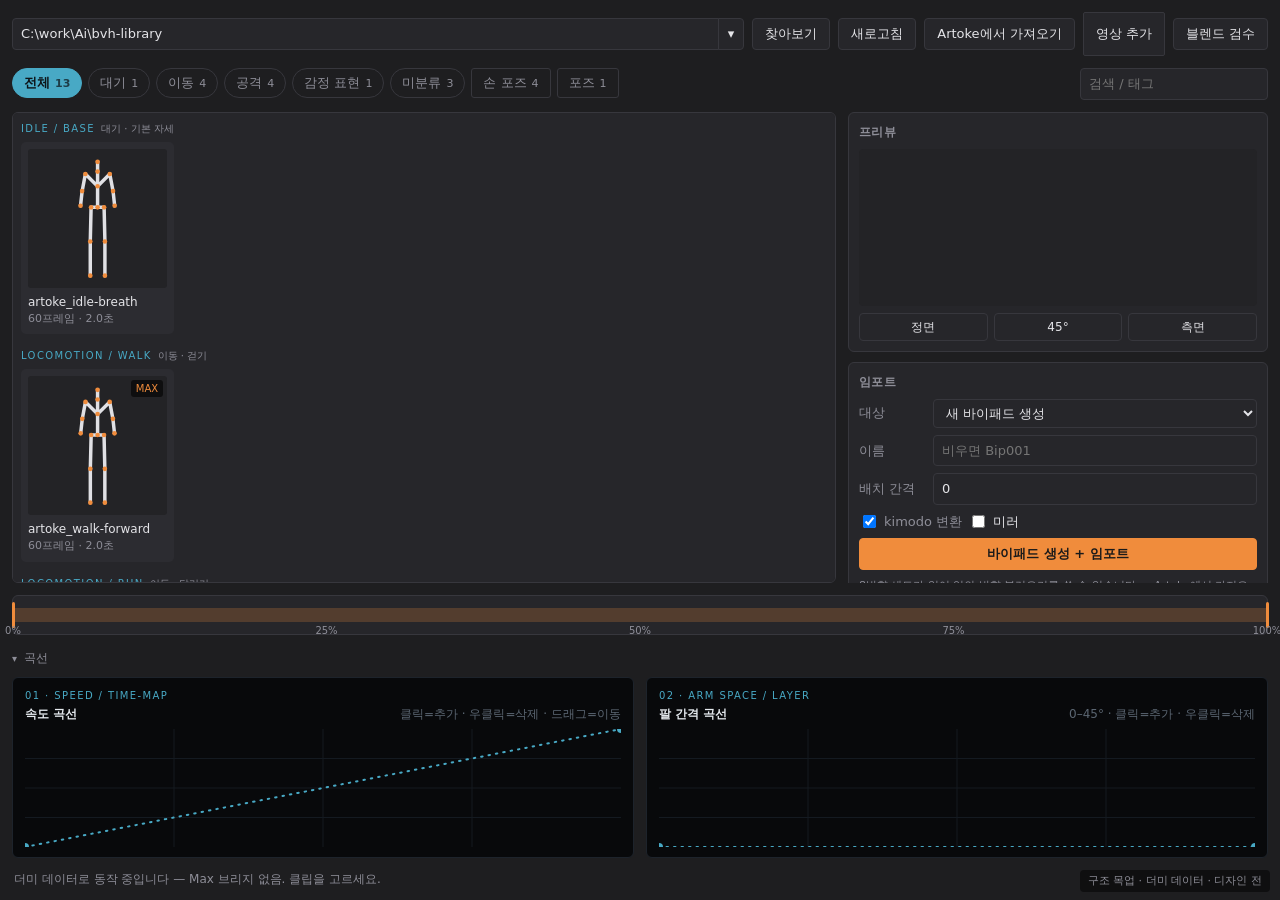
==== commit b8fead7f: "feat(studio): FBX 를 라이브러리에서 바로 불러온다 스튜디오의 모든 길(카드 미리보기·임포트·리타깃)은 BVH 텍스트를 읽고 biped.loadMocapFile 도 B" ====
--- a/maxmcp/ui/studio/web/studio_draft.html
+++ b/maxmcp/ui/studio/web/studio_draft.html
@@ -479,7 +479,7 @@
       <h2>임포트</h2>
       <div class="row"><label>대상</label><select data-field="target"><option value="">새 바이패드 생성</option></select></div>
       <div class="row"><label>이름</label><input type="text" data-field="name" value="" placeholder="비우면 Bip001"></div>
-      <div class="row"><label>배치 간격</label><input type="number" data-field="spacing" value="120" min="0" max="2000" step="10"></div>
+      <div class="row"><label>배치 간격</label><input type="number" data-field="spacing" value="0" min="0" max="2000" step="10"></div>
       <div class="row">
         <label class="check"><input type="checkbox" data-field="convert" checked> kimodo 변환</label>
         <label class="check"><input type="checkbox" data-field="mirror"> 미러</label>
@@ -1142,7 +1142,7 @@
       // 경로를 고쳐야 하는 경우와 파일을 넣어야 하는 경우는 할 일이 다르다.
       setStatus("그런 폴더가 없습니다: " + folder, "error");
     } else {
-      setStatus("폴더에 .bvh 가 없습니다: " + folder, "error");
+      setStatus("폴더에 .bvh/.fbx 가 없습니다: " + folder, "error");
     }
   });
 }
